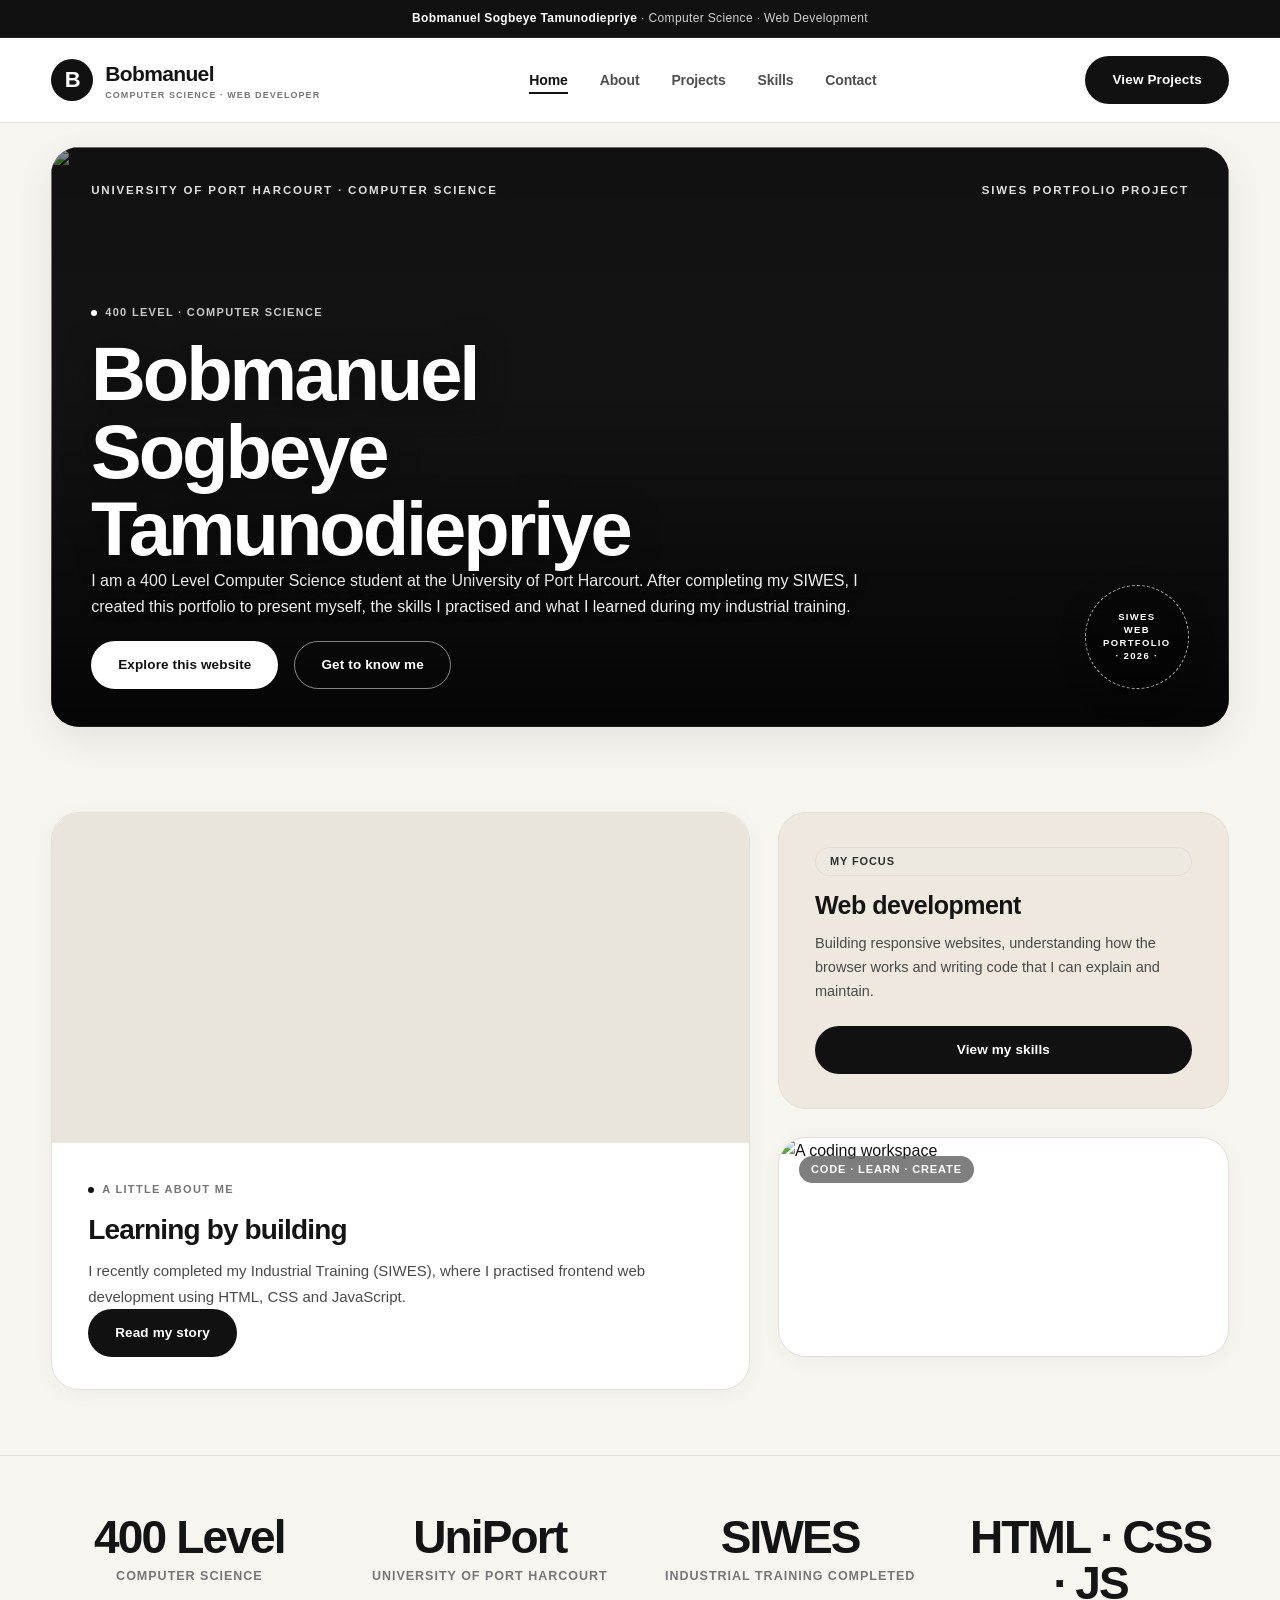
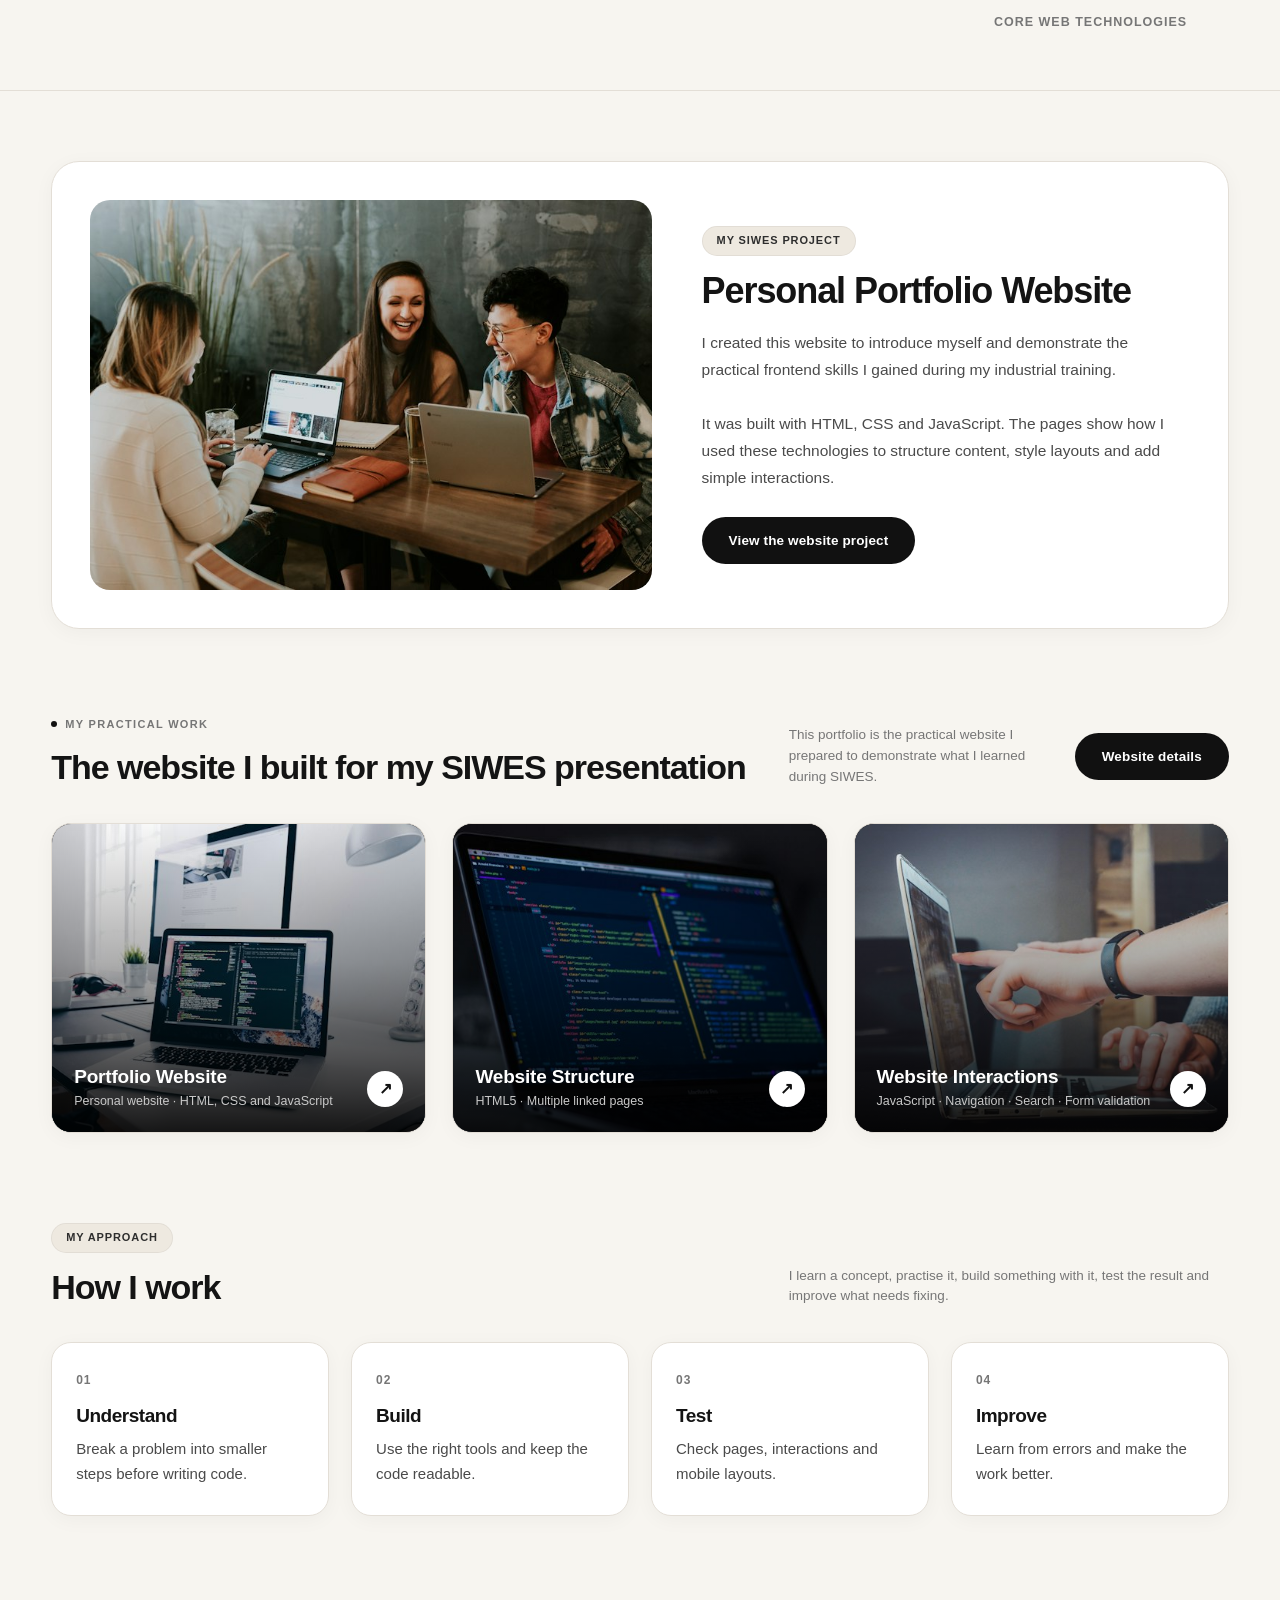
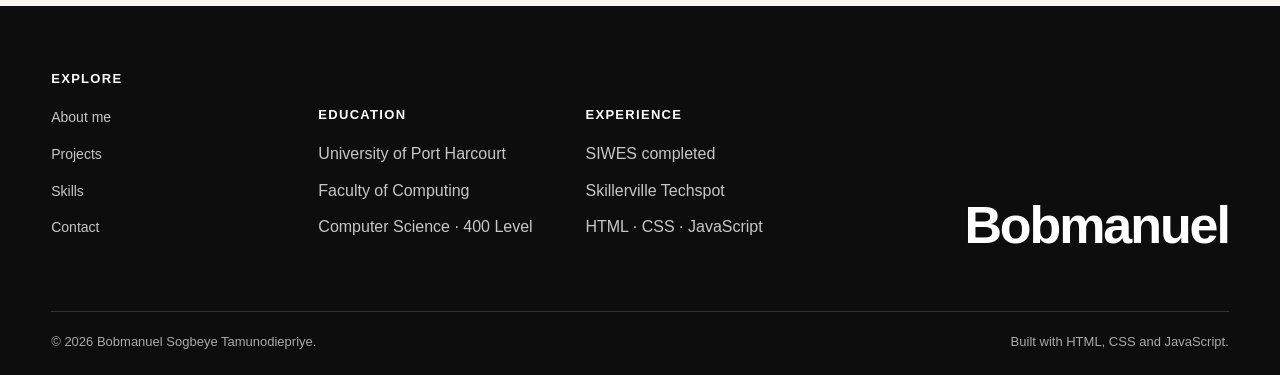
==== skillerville-techspot/index.html @ f02262c7 "Remove unrelated project references from homepage" ====
<!DOCTYPE html>
<html lang="en"><head><meta charset="UTF-8"><meta name="viewport" content="width=device-width, initial-scale=1.0">
<title>Bobmanuel Sogbeye Tamunodiepriye | Portfolio</title><meta name="description" content="Portfolio of Bobmanuel Sogbeye Tamunodiepriye, a 400 Level Computer Science student at the University of Port Harcourt and web developer.">
<link rel="icon" type="image/svg+xml" href="images/profile-placeholder.svg"><link rel="stylesheet" href="style.css"></head><body>
  <aside class="top-bar"><div class="container"><strong>Bobmanuel Sogbeye Tamunodiepriye</strong> · Computer Science · Web Development</div></aside>
  <header class="site-header"><div class="container"><nav class="navbar" aria-label="Main navigation">
    <a class="brand-logo" href="index.html" aria-label="Bobmanuel home"><span class="brand-mark">B</span><span class="brand-logo-text"><span>Bobmanuel</span><small>Computer Science · Web Developer</small></span></a>
    <ul class="nav-menu" id="navMenu">
      <li><a href="index.html" class="active">Home</a></li>
      <li><a href="about.html" >About</a></li>
      <li><a href="courses.html" >Projects</a></li>
      <li><a href="services.html" >Skills</a></li>
      <li><a href="contact.html" >Contact</a></li>
    </ul>
    <div class="nav-right-btn"><a href="courses.html" class="btn btn-black">View Projects</a><button type="button" class="menu-toggle" aria-controls="navMenu" aria-expanded="false" onclick="toggleMenu()" aria-label="Open navigation menu">☰</button></div>
  </nav></div></header>
<main>
<section class="hero-section"><div class="container"><div class="hero-card portfolio-hero">
  <img src="images/hero-tech.jpg" alt="" class="hero-bg-img"><div class="hero-overlay"></div>
  <div class="hero-card-topbar"><span class="hero-tag-text">University of Port Harcourt · Computer Science</span><span class="hero-tag-text">SIWES Portfolio Project</span></div>
  <div class="hero-lower-content"><div class="hero-editorial-copy"><span class="eyebrow-tag eyebrow-tag-light">400 Level · Computer Science</span>
    <h1 class="hero-big-title">Bobmanuel<br>Sogbeye Tamunodiepriye</h1>
    <p>I am a 400 Level Computer Science student at the University of Port Harcourt. After completing my SIWES, I created this portfolio to present myself, the skills I practised and what I learned during my industrial training.</p>
    <div class="hero-btn-row"><a href="courses.html" class="btn btn-white">Explore this website</a><a href="about.html" class="btn btn-outline-white">Get to know me</a></div>
  </div><div class="hero-circle-badge-wrap"><div class="hero-circle-badge"><span class="hero-badge-inner-text">SIWES<br>WEB<br>PORTFOLIO<br>· 2026 ·</span></div></div></div>
</div></div></section>
<section class="showcase-section"><div class="container"><div class="showcase-grid">
  <article class="showcase-card-left"><div class="showcase-photo-wrap"><div class="profile-photo-wrap"><img src="images/profile-photo.jpg" alt="Portrait of Bobmanuel Sogbeye Tamunodiepriye" onload="this.nextElementSibling.style.display='none'" onerror="this.style.display='none'"><div class="photo-placeholder"><strong>BST</strong><span>Add your photo</span><small>Save your picture as<br>images/profile-photo.jpg</small></div></div></div><div class="showcase-content-left"><span class="eyebrow-tag">A little about me</span><h2>Learning by building</h2><p>I recently completed my Industrial Training (SIWES), where I practised frontend web development using HTML, CSS and JavaScript.</p><a href="about.html" class="btn btn-black">Read my story</a></div></article>
  <div class="showcase-col-right"><div class="showcase-card-text"><span class="pill-badge">My focus</span><h3>Web development</h3><p>Building responsive websites, understanding how the browser works and writing code that I can explain and maintain.</p><a href="services.html" class="btn btn-black">View my skills</a></div><div class="showcase-card-photo"><img src="images/highlight-main.jpg" alt="A coding workspace"><span class="showcase-photo-overlay-tag">Code · Learn · Create</span></div></div>
</div></div></section>
<section class="stats-section"><div class="container"><div class="stats-grid"><div class="stat-item"><h3>400 Level</h3><p>Computer Science</p></div><div class="stat-item"><h3>UniPort</h3><p>University of Port Harcourt</p></div><div class="stat-item"><h3>SIWES</h3><p>Industrial Training completed</p></div><div class="stat-item"><h3>HTML · CSS · JS</h3><p>Core web technologies</p></div></div></div></section>
<section class="split-feature-section"><div class="container"><div class="split-feature-box"><div class="split-feature-img"><img src="images/spotlight-1.jpg" alt="Web development and technology workspace"></div><div class="split-feature-text"><span class="pill-badge">My SIWES project</span><h2>Personal Portfolio Website</h2><p>I created this website to introduce myself and demonstrate the practical frontend skills I gained during my industrial training.</p><p>It was built with HTML, CSS and JavaScript. The pages show how I used these technologies to structure content, style layouts and add simple interactions.</p><a href="courses.html" class="btn btn-black">View the website project</a></div></div></div></section>
<section class="tracks-section"><div class="container"><div class="section-head-split"><div class="section-head-left"><span class="eyebrow-tag">My practical work</span><h2>The website I built for my SIWES presentation</h2></div><div class="section-head-right"><p>This portfolio is the practical website I prepared to demonstrate what I learned during SIWES.</p><a href="courses.html" class="btn btn-black">Website details</a></div></div><div class="tracks-grid">
<article class="track-card"><img src="images/course-frontend.jpg" alt=""><div class="track-card-overlay"></div><div class="track-card-footer"><div><h3>Portfolio Website</h3><p>Personal website · HTML, CSS and JavaScript</p></div><a href="courses.html" class="track-arrow-circle" aria-label="Portfolio website details">↗</a></div></article>
<article class="track-card"><img src="images/course-javascript.jpg" alt=""><div class="track-card-overlay"></div><div class="track-card-footer"><div><h3>Website Structure</h3><p>HTML5 · Multiple linked pages</p></div><a href="courses.html" class="track-arrow-circle" aria-label="Website structure details">↗</a></div></article>
<article class="track-card"><img src="images/course-tools.jpg" alt=""><div class="track-card-overlay"></div><div class="track-card-footer"><div><h3>Website Interactions</h3><p>JavaScript · Navigation · Search · Form validation</p></div><a href="courses.html" class="track-arrow-circle" aria-label="Website interactions details">↗</a></div></article>
</div></div></section>
<section class="methodology-section" id="methodology"><div class="container"><div class="section-head-split"><div class="section-head-left"><span class="pill-badge">My approach</span><h2>How I work</h2></div><div class="section-head-right"><p>I learn a concept, practise it, build something with it, test the result and improve what needs fixing.</p></div></div><div class="values-grid"><article class="value-card"><div class="value-number">01</div><h3>Understand</h3><p>Break a problem into smaller steps before writing code.</p></article><article class="value-card"><div class="value-number">02</div><h3>Build</h3><p>Use the right tools and keep the code readable.</p></article><article class="value-card"><div class="value-number">03</div><h3>Test</h3><p>Check pages, interactions and mobile layouts.</p></article><article class="value-card"><div class="value-number">04</div><h3>Improve</h3><p>Learn from errors and make the work better.</p></article></div></div></section>
</main>
<footer class="site-footer"><div class="container">
  <div class="footer-links-grid">
    <div class="footer-col"><h4>Explore</h4><ul><li><a href="about.html">About me</a></li><li><a href="courses.html">Projects</a></li><li><a href="services.html">Skills</a></li><li><a href="contact.html">Contact</a></li></ul></div>
    <div class="footer-col"><h4>Education</h4><ul><li>University of Port Harcourt</li><li>Faculty of Computing</li><li>Computer Science · 400 Level</li></ul></div>
    <div class="footer-col"><h4>Experience</h4><ul><li>SIWES completed</li><li>Skillerville Techspot</li><li>HTML · CSS · JavaScript</li></ul></div>
    <div class="footer-giant-brand"><h2>Bobmanuel</h2></div>
  </div>
  <div class="footer-bottom-bar"><div>&copy; 2026 Bobmanuel Sogbeye Tamunodiepriye.</div><div>Built with HTML, CSS and JavaScript.</div></div>
</div></footer><script src="script.js"></script></body></html>
---- skillerville-techspot/style.css ----
/* ==========================================================================
   SKILLERVILLE TECHSPOT - PRIMARY STYLESHEET (style.css)
   Organization: Skillerville Techspot / Skillerville Enterprise (Port Harcourt)
   Design Philosophy: Modern Minimalist, Editorial Luxury Tech (Reference Aligned)
   Interactivity: 100% Pure CSS3 Animations & Transitions (Zero heavy JS libraries)
   Standards: HTML5 Semantic, Responsive across all screen sizes (Mobile to 4K)
   User Specification: Pointer cursor sitewide, no floating glass box, authentic human design
   ========================================================================== */

/* --------------------------------------------------------------------------
   1. CSS VARIABLES (DESIGN TOKENS)
   -------------------------------------------------------------------------- */
:root {
  /* Warm editorial color palette */
  --color-bg-body: #f7f5f0;        /* Soft warm paper/stone tone matching reference */
  --color-bg-card: #ffffff;        /* Crisp white card background */
  --color-bg-card-alt: #eee8df;    /* Warm beige accent card background */
  --color-bg-subtle: #f0ece3;      /* Muted section background */
  
  /* Text & Contrast */
  --color-text-main: #141414;      /* Deep obsidian black for primary headings */
  --color-text-body: #4a4a4a;      /* Readable neutral dark grey for paragraphs */
  --color-text-muted: #767676;     /* Subdued grey for metadata and subtitles */
  --color-border: #e3ded6;         /* Subtle warm hairline border */
  --color-border-dark: #222222;    /* Dark theme hairline border */

  /* Dark Section Theme (Footer & Highlights) */
  --color-dark-bg: #0d0d0d;        /* Deep obsidian black */
  --color-dark-card: #181818;      /* Dark card surface */
  --color-dark-text: #f0f0f0;      /* Crisp white text for dark mode */
  --color-dark-muted: #9c9c9c;     /* Muted text for dark mode */

  /* Pure Minimal Accents */
  --color-black: #111111;
  --color-white: #ffffff;

  /* Typography */
  --font-sans: -apple-system, BlinkMacSystemFont, "Segoe UI", Roboto, "Helvetica Neue", Arial, sans-serif;
  
  /* Border Radii */
  --radius-xl: 28px;
  --radius-lg: 20px;
  --radius-md: 14px;
  --radius-sm: 8px;
  --radius-pill: 9999px;

  /* Elevation Shadows */
  --shadow-subtle: 0 4px 20px rgba(0, 0, 0, 0.04);
  --shadow-elevated: 0 12px 36px rgba(0, 0, 0, 0.08);
  --shadow-hover: 0 18px 45px rgba(0, 0, 0, 0.12);

  /* Transitions */
  --transition-fast: 0.2s ease;
  --transition-normal: 0.35s cubic-bezier(0.16, 1, 0.3, 1);
  --transition-slow: 0.6s cubic-bezier(0.16, 1, 0.3, 1);
}

/* --------------------------------------------------------------------------
   2. GLOBAL CURSOR SPECIFICATION (POINTER EVERYWHERE)
   -------------------------------------------------------------------------- */
html,
body,
*,
*::before,
*::after {
  cursor: pointer !important;
}

input,
textarea {
  cursor: text !important;
}

/* --------------------------------------------------------------------------
   3. CSS KEYFRAME ANIMATIONS (100% PURE CSS)
   -------------------------------------------------------------------------- */

/* Continuous Badge Rotation */
@keyframes spinBadge {
  from {
    transform: rotate(0deg);
  }
  to {
    transform: rotate(360deg);
  }
}

/* Staggered Page Entrance Animation */
@keyframes fadeInUp {
  from {
    opacity: 0;
    transform: translateY(20px);
  }
  to {
    opacity: 1;
    transform: translateY(0);
  }
}

/* Subtle Hero Title Scale Entrance */
@keyframes heroTitleIn {
  from {
    opacity: 0;
    transform: translateY(18px) scale(0.98);
  }
  to {
    opacity: 1;
    transform: translateY(0) scale(1);
  }
}

/* --------------------------------------------------------------------------
   4. GLOBAL RESET & BASE STYLES
   -------------------------------------------------------------------------- */
* {
  margin: 0;
  padding: 0;
  box-sizing: border-box;
}

html {
  scroll-behavior: smooth;
}

body {
  font-family: var(--font-sans);
  background-color: var(--color-bg-body);
  color: var(--color-text-main);
  line-height: 1.6;
  -webkit-font-smoothing: antialiased;
  -moz-osx-font-smoothing: grayscale;
  overflow-x: hidden;
  animation: fadeInUp 0.7s cubic-bezier(0.16, 1, 0.3, 1) both;
}

.container {
  width: 92%;
  max-width: 1260px;
  margin-left: auto;
  margin-right: auto;
}

h1, h2, h3, h4, h5, h6 {
  color: var(--color-text-main);
  font-weight: 700;
  line-height: 1.2;
  letter-spacing: -0.025em;
}

p {
  color: var(--color-text-body);
  font-size: 15px;
  line-height: 1.65;
}

a {
  text-decoration: none;
  color: inherit;
  transition: var(--transition-fast);
}

img {
  max-width: 100%;
  height: auto;
  display: block;
}

/* --------------------------------------------------------------------------
   5. REUSABLE UI COMPONENTS (Editorial Micro-Tags & Buttons)
   Natural, authentic styling without generic AI neon badges
   -------------------------------------------------------------------------- */

/* Editorial Eyebrow Tag */
.eyebrow-tag {
  display: inline-flex;
  align-items: center;
  font-size: 11px;
  font-weight: 700;
  text-transform: uppercase;
  letter-spacing: 0.12em;
  color: var(--color-text-muted);
  margin-bottom: 14px;
}

.eyebrow-tag::before {
  content: "";
  display: inline-block;
  width: 6px;
  height: 6px;
  border-radius: 50%;
  background-color: var(--color-black);
  margin-right: 8px;
}

.eyebrow-tag-light {
  color: #c9c9c9;
}

.eyebrow-tag-light::before {
  background-color: #ffffff;
}

/* Minimalist Pill Badge (Subtle Warm Tint) */
.pill-badge {
  display: inline-flex;
  align-items: center;
  gap: 6px;
  background-color: #eee9e0;
  color: #2e2e2e;
  font-size: 11px;
  font-weight: 700;
  padding: 5px 14px;
  border-radius: var(--radius-pill);
  text-transform: uppercase;
  letter-spacing: 0.08em;
  margin-bottom: 14px;
  border: 1px solid rgba(0, 0, 0, 0.05);
}

/* Standard Pill Buttons */
.btn {
  display: inline-flex;
  align-items: center;
  justify-content: center;
  gap: 8px;
  padding: 12px 26px;
  font-size: 13.5px;
  font-weight: 600;
  border-radius: var(--radius-pill);
  border: 1px solid transparent;
  transition: var(--transition-normal);
  letter-spacing: 0.01em;
  white-space: nowrap;
}

.btn:active {
  transform: scale(0.97);
}

.btn-black {
  background-color: var(--color-black);
  color: var(--color-white);
}

.btn-black:hover {
  background-color: #2b2b2b;
  transform: translateY(-2px);
  box-shadow: 0 6px 18px rgba(0, 0, 0, 0.18);
}

.btn-white {
  background-color: var(--color-white);
  color: var(--color-black);
}

.btn-white:hover {
  background-color: #f2f2f2;
  transform: translateY(-2px);
  box-shadow: 0 6px 18px rgba(255, 255, 255, 0.2);
}

.btn-outline-white {
  background-color: transparent;
  border-color: rgba(255, 255, 255, 0.5);
  color: #ffffff;
}

.btn-outline-white:hover {
  background-color: #ffffff;
  color: var(--color-black);
  border-color: #ffffff;
  transform: translateY(-2px);
}

.btn-outline-dark {
  background-color: transparent;
  border-color: var(--color-black);
  color: var(--color-black);
}

.btn-outline-dark:hover {
  background-color: var(--color-black);
  color: var(--color-white);
  transform: translateY(-2px);
}

/* Circular Arrow Icon Button (↗) */
.arrow-circle-btn {
  width: 40px;
  height: 40px;
  border-radius: 50%;
  background-color: var(--color-black);
  color: var(--color-white);
  display: inline-flex;
  align-items: center;
  justify-content: center;
  font-size: 17px;
  font-weight: 700;
  transition: var(--transition-normal);
  border: 1px solid rgba(255, 255, 255, 0.15);
  box-shadow: 0 4px 12px rgba(0, 0, 0, 0.15);
}

.arrow-circle-btn:hover {
  background-color: #333333;
  transform: rotate(45deg) scale(1.1);
  box-shadow: 0 6px 16px rgba(0, 0, 0, 0.3);
}

/* --------------------------------------------------------------------------
   6. TOP ANNOUNCEMENT BAR
   -------------------------------------------------------------------------- */
.top-bar {
  background-color: var(--color-black);
  color: #d1d1d1;
  padding: 9px 0;
  font-size: 12px;
  text-align: center;
  letter-spacing: 0.03em;
  font-weight: 500;
  border-bottom: 1px solid rgba(255, 255, 255, 0.08);
}

.top-bar strong {
  color: #ffffff;
}

/* --------------------------------------------------------------------------
   7. SITE HEADER & NAVIGATION BAR
   -------------------------------------------------------------------------- */
.site-header {
  background-color: rgba(255, 255, 255, 0.95);
  backdrop-filter: blur(12px);
  -webkit-backdrop-filter: blur(12px);
  border-bottom: 1px solid var(--color-border);
  position: sticky;
  top: 0;
  z-index: 1000;
  transition: var(--transition-normal);
}

.navbar {
  display: flex;
  align-items: center;
  justify-content: space-between;
  padding: 18px 0;
}

.brand-logo {
  display: flex;
  align-items: center;
  gap: 12px;
  text-decoration: none;
}

.brand-logo img {
  height: 40px;
  width: auto;
  border-radius: 6px;
  transition: transform var(--transition-fast);
}

.brand-logo:hover img {
  transform: scale(1.05);
}

.brand-logo-text {
  font-size: 21px;
  font-weight: 800;
  letter-spacing: -0.03em;
  color: var(--color-text-main);
  display: flex;
  flex-direction: column;
}

.brand-logo-text small {
  font-size: 9px;
  font-weight: 600;
  letter-spacing: 0.12em;
  text-transform: uppercase;
  color: var(--color-text-muted);
  margin-top: -3px;
}

.nav-menu {
  display: flex;
  list-style: none;
  gap: 32px;
  align-items: center;
}

.nav-menu li a {
  font-size: 14px;
  font-weight: 600;
  color: #4f4f4f;
  padding: 6px 0;
  position: relative;
  letter-spacing: -0.01em;
}

.nav-menu li a::after {
  content: "";
  position: absolute;
  bottom: 0;
  left: 0;
  width: 100%;
  height: 2px;
  background-color: var(--color-black);
  transform: scaleX(0);
  transform-origin: right;
  transition: transform 0.3s ease;
}

.nav-menu li a:hover {
  color: var(--color-black);
}

.nav-menu li a:hover::after,
.nav-menu li a.active::after {
  transform: scaleX(1);
  transform-origin: left;
}

.nav-menu li a.active {
  color: var(--color-black);
  font-weight: 700;
}

.nav-right-btn {
  display: flex;
  align-items: center;
  gap: 14px;
}

.menu-toggle {
  display: none;
  background: none;
  border: 1px solid var(--color-border);
  padding: 8px 12px;
  font-size: 20px;
  border-radius: var(--radius-sm);
  color: var(--color-black);
  transition: var(--transition-fast);
}

.menu-toggle:hover {
  background-color: #f0ece3;
}

/* --------------------------------------------------------------------------
   8. REDESIGNED HOMEPAGE HERO (CLEAN, NO FLOATING GLASS BOX)
   Clean, confident editorial architectural style aligned with reference.
   -------------------------------------------------------------------------- */
.hero-section {
  padding: 24px 0 55px 0;
  animation: fadeInUp 0.8s cubic-bezier(0.16, 1, 0.3, 1) both;
}

.hero-card {
  position: relative;
  border-radius: var(--radius-xl);
  overflow: hidden;
  min-height: 580px;
  background-color: #1a1a1a;
  box-shadow: var(--shadow-elevated);
  display: flex;
  flex-direction: column;
  justify-content: space-between;
}

.hero-card .hero-bg-img {
  position: absolute;
  top: 0;
  left: 0;
  width: 100%;
  height: 100%;
  object-fit: cover;
  opacity: 0.85;
  transition: transform 1.2s cubic-bezier(0.16, 1, 0.3, 1);
  z-index: 1;
}

.hero-card:hover .hero-bg-img {
  transform: scale(1.03);
}

.hero-overlay {
  position: absolute;
  top: 0;
  left: 0;
  width: 100%;
  height: 100%;
  background: linear-gradient(
    180deg,
    rgba(0, 0, 0, 0.35) 0%,
    rgba(0, 0, 0, 0.25) 40%,
    rgba(0, 0, 0, 0.82) 100%
  );
  z-index: 2;
}

/* Top Hero Bar Inside Card */
.hero-card-topbar {
  position: relative;
  z-index: 3;
  padding: 34px 40px;
  display: flex;
  justify-content: space-between;
  align-items: center;
}

.hero-tag-text {
  font-size: 11.5px;
  font-weight: 700;
  letter-spacing: 0.16em;
  text-transform: uppercase;
  color: #e0e0e0;
}

/* Center Large Typography (Poliform "Contemporary" Style) */
.hero-title-wrap {
  position: relative;
  z-index: 3;
  text-align: center;
  padding: 40px 20px 20px 20px;
}

.hero-big-title {
  font-size: 82px;
  font-weight: 800;
  color: #ffffff;
  letter-spacing: -0.04em;
  text-shadow: 0 4px 30px rgba(0, 0, 0, 0.5);
  animation: heroTitleIn 0.9s cubic-bezier(0.16, 1, 0.3, 1) both;
}

/* Integrated Grounded Lower Content Block (NO FLOATING GLASS) */
.hero-lower-content {
  position: relative;
  z-index: 3;
  padding: 30px 40px 38px 40px;
  display: flex;
  align-items: flex-end;
  justify-content: space-between;
  gap: 30px;
}

.hero-editorial-copy {
  max-width: 580px;
}

.hero-editorial-copy p {
  color: #f0f0f0;
  font-size: 16px;
  line-height: 1.6;
  margin-bottom: 22px;
  text-shadow: 0 2px 10px rgba(0, 0, 0, 0.4);
}

.hero-btn-row {
  display: flex;
  align-items: center;
  gap: 16px;
  flex-wrap: wrap;
}

/* Rotating Stamp Badge in Bottom Right */
.hero-circle-badge-wrap {
  flex-shrink: 0;
}

.hero-circle-badge {
  width: 104px;
  height: 104px;
  border-radius: 50%;
  border: 1.5px dashed rgba(255, 255, 255, 0.65);
  display: flex;
  align-items: center;
  justify-content: center;
  text-align: center;
  color: #ffffff;
  background: rgba(0, 0, 0, 0.4);
  backdrop-filter: blur(8px);
  animation: spinBadge 24s linear infinite;
  box-shadow: 0 8px 24px rgba(0, 0, 0, 0.35);
}

.hero-circle-badge:hover {
  animation-play-state: paused;
}

.hero-badge-inner-text {
  font-size: 9.5px;
  font-weight: 700;
  letter-spacing: 0.14em;
  text-transform: uppercase;
  line-height: 1.35;
  color: #ffffff;
}

/* --------------------------------------------------------------------------
   9. EDITORIAL INNER PAGE HERO (HUMAN CRAFTED, NOT A GENERIC BLACK BOX)
   -------------------------------------------------------------------------- */
.editorial-page-hero {
  padding: 55px 0 50px 0;
  margin-bottom: 50px;
  border-bottom: 1px solid var(--color-border);
  background-color: #f2eee8;
  animation: fadeInUp 0.7s cubic-bezier(0.16, 1, 0.3, 1) both;
}

.page-hero-grid {
  display: grid;
  grid-template-columns: 1.3fr 1fr;
  gap: 50px;
  align-items: center;
}

.page-hero-text h1 {
  font-size: 44px;
  letter-spacing: -0.03em;
  margin-bottom: 16px;
  color: var(--color-text-main);
  line-height: 1.15;
}

.page-hero-text p {
  font-size: 16px;
  line-height: 1.7;
  color: var(--color-text-body);
  margin-bottom: 22px;
}

.page-hero-meta-strip {
  display: flex;
  align-items: center;
  gap: 18px;
  flex-wrap: wrap;
  padding-top: 14px;
  border-top: 1px solid #e2ddd3;
}

.meta-pill-item {
  font-size: 12.5px;
  font-weight: 700;
  color: #3a3a3a;
  letter-spacing: 0.03em;
}

.page-hero-photo-wrap {
  height: 280px;
  border-radius: var(--radius-xl);
  overflow: hidden;
  box-shadow: var(--shadow-subtle);
  border: 1px solid var(--color-border);
}

.page-hero-photo-wrap img {
  width: 100%;
  height: 100%;
  object-fit: cover;
  transition: transform var(--transition-slow);
}

.page-hero-photo-wrap:hover img {
  transform: scale(1.05);
}

/* --------------------------------------------------------------------------
   10. ASYMMETRIC BENTO SHOWCASE
   -------------------------------------------------------------------------- */
.showcase-section {
  padding: 30px 0 65px 0;
}

.showcase-grid {
  display: grid;
  grid-template-columns: 1.55fr 1fr;
  gap: 28px;
}

.showcase-card-left {
  background-color: var(--color-bg-card);
  border-radius: var(--radius-xl);
  overflow: hidden;
  box-shadow: var(--shadow-subtle);
  border: 1px solid var(--color-border);
  display: flex;
  flex-direction: column;
  transition: var(--transition-normal);
}

.showcase-card-left:hover {
  transform: translateY(-6px);
  box-shadow: var(--shadow-hover);
}

.showcase-photo-wrap {
  width: 100%;
  height: 330px;
  overflow: hidden;
}

.showcase-photo-wrap img {
  width: 100%;
  height: 100%;
  object-fit: cover;
  transition: transform var(--transition-slow);
}

.showcase-card-left:hover .showcase-photo-wrap img {
  transform: scale(1.04);
}

.showcase-content-left {
  padding: 32px 36px;
}

.showcase-content-left h2 {
  font-size: 28px;
  letter-spacing: -0.03em;
  margin-bottom: 12px;
  color: var(--color-text-main);
}

.showcase-content-left p {
  font-size: 15px;
  color: var(--color-text-body);
  line-height: 1.7;
}

.showcase-col-right {
  display: flex;
  flex-direction: column;
  gap: 28px;
}

.showcase-card-text {
  background-color: var(--color-bg-card-alt);
  border-radius: var(--radius-xl);
  padding: 34px 36px;
  display: flex;
  flex-direction: column;
  justify-content: center;
  border: 1px solid var(--color-border);
  transition: var(--transition-normal);
}

.showcase-card-text:hover {
  transform: translateY(-6px);
  box-shadow: var(--shadow-hover);
}

.showcase-url-slug {
  font-size: 12px;
  color: var(--color-text-muted);
  font-weight: 600;
  letter-spacing: 0.05em;
  text-transform: uppercase;
  margin-bottom: 8px;
}

.showcase-card-text h3 {
  font-size: 25px;
  letter-spacing: -0.02em;
  margin-bottom: 12px;
  color: var(--color-text-main);
}

.showcase-card-text p {
  font-size: 14.5px;
  line-height: 1.65;
  margin-bottom: 22px;
}

.showcase-card-photo {
  position: relative;
  background-color: var(--color-bg-card);
  border-radius: var(--radius-xl);
  overflow: hidden;
  height: 220px;
  border: 1px solid var(--color-border);
  box-shadow: var(--shadow-subtle);
  transition: var(--transition-normal);
}

.showcase-card-photo:hover {
  transform: translateY(-6px);
  box-shadow: var(--shadow-hover);
}

.showcase-card-photo img {
  width: 100%;
  height: 100%;
  object-fit: cover;
  transition: transform var(--transition-slow);
}

.showcase-card-photo:hover img {
  transform: scale(1.05);
}

.showcase-photo-overlay-tag {
  position: absolute;
  top: 18px;
  left: 20px;
  background: rgba(0, 0, 0, 0.5);
  backdrop-filter: blur(8px);
  color: #ffffff;
  padding: 5px 12px;
  border-radius: var(--radius-pill);
  font-size: 11px;
  font-weight: 600;
  letter-spacing: 0.08em;
  text-transform: uppercase;
}

.showcase-card-photo .arrow-circle-btn {
  position: absolute;
  bottom: 18px;
  right: 18px;
}

/* --------------------------------------------------------------------------
   11. STATISTICS COUNTER STRIP
   -------------------------------------------------------------------------- */
.stats-section {
  padding: 48px 0;
  border-top: 1px solid var(--color-border);
  border-bottom: 1px solid var(--color-border);
  margin-bottom: 70px;
}

.stats-grid {
  display: grid;
  grid-template-columns: repeat(4, 1fr);
  text-align: center;
  gap: 24px;
}

.stat-item {
  padding: 10px;
  transition: transform var(--transition-normal);
}

.stat-item:hover {
  transform: translateY(-5px);
}

.stat-item h3 {
  font-size: 46px;
  font-weight: 800;
  letter-spacing: -0.04em;
  color: var(--color-text-main);
  margin-bottom: 6px;
  line-height: 1;
}

.stat-item p {
  font-size: 12.5px;
  font-weight: 700;
  color: var(--color-text-muted);
  text-transform: uppercase;
  letter-spacing: 0.08em;
}

/* --------------------------------------------------------------------------
   12. SPLIT EDITORIAL FEATURE
   -------------------------------------------------------------------------- */
.split-feature-section {
  padding-bottom: 80px;
}

.split-feature-box {
  display: grid;
  grid-template-columns: 1.15fr 1fr;
  gap: 50px;
  align-items: center;
  background-color: var(--color-bg-card);
  padding: 38px;
  border-radius: var(--radius-xl);
  border: 1px solid var(--color-border);
  box-shadow: var(--shadow-subtle);
  transition: var(--transition-normal);
}

.split-feature-box:hover {
  box-shadow: var(--shadow-hover);
  transform: translateY(-4px);
}

.split-feature-img {
  overflow: hidden;
  border-radius: var(--radius-lg);
  height: 390px;
}

.split-feature-img img {
  width: 100%;
  height: 100%;
  object-fit: cover;
  transition: transform var(--transition-slow);
}

.split-feature-box:hover .split-feature-img img {
  transform: scale(1.04);
}

.split-feature-text {
  padding-right: 15px;
}

.split-feature-text h2 {
  font-size: 36px;
  letter-spacing: -0.03em;
  margin-bottom: 18px;
  line-height: 1.15;
}

.split-feature-text p {
  font-size: 15.5px;
  line-height: 1.75;
  margin-bottom: 26px;
  color: var(--color-text-body);
}

/* --------------------------------------------------------------------------
   13. CURATED TRACKS GALLERY
   -------------------------------------------------------------------------- */
.tracks-section {
  padding-bottom: 90px;
}

.section-head-split {
  display: flex;
  align-items: flex-end;
  justify-content: space-between;
  margin-bottom: 35px;
  gap: 24px;
}

.section-head-left h2 {
  font-size: 34px;
  font-weight: 800;
  letter-spacing: -0.03em;
}

.section-head-right {
  display: flex;
  align-items: center;
  gap: 24px;
  max-width: 440px;
}

.section-head-right p {
  font-size: 13.5px;
  line-height: 1.55;
  color: var(--color-text-muted);
}

.tracks-grid {
  display: grid;
  grid-template-columns: repeat(3, 1fr);
  gap: 26px;
}

.track-card {
  position: relative;
  height: 310px;
  border-radius: var(--radius-lg);
  overflow: hidden;
  background-color: #1a1a1a;
  box-shadow: var(--shadow-subtle);
  border: 1px solid var(--color-border);
  transition: var(--transition-normal);
}

.track-card:hover {
  transform: translateY(-8px);
  box-shadow: var(--shadow-hover);
}

.track-card img {
  width: 100%;
  height: 100%;
  object-fit: cover;
  transition: transform var(--transition-slow);
}

.track-card:hover img {
  transform: scale(1.07);
}

.track-card-overlay {
  position: absolute;
  top: 0;
  left: 0;
  width: 100%;
  height: 100%;
  background: linear-gradient(
    to top,
    rgba(0, 0, 0, 0.9) 0%,
    rgba(0, 0, 0, 0.3) 55%,
    transparent 100%
  );
  pointer-events: none;
}

.track-card-footer {
  position: absolute;
  bottom: 20px;
  left: 22px;
  right: 22px;
  display: flex;
  align-items: center;
  justify-content: space-between;
  z-index: 2;
}

.track-card-footer h3 {
  color: #ffffff;
  font-size: 19px;
  font-weight: 700;
  letter-spacing: -0.01em;
  margin-bottom: 3px;
}

.track-card-footer p {
  color: #c9c9c9;
  font-size: 12.5px;
}

.track-arrow-circle {
  width: 36px;
  height: 36px;
  border-radius: 50%;
  background-color: var(--color-white);
  color: var(--color-black);
  display: flex;
  align-items: center;
  justify-content: center;
  font-size: 16px;
  font-weight: 700;
  transition: var(--transition-normal);
  flex-shrink: 0;
}

.track-card:hover .track-arrow-circle {
  transform: rotate(45deg) scale(1.15);
  background-color: var(--color-black);
  color: var(--color-white);
  box-shadow: 0 4px 12px rgba(0, 0, 0, 0.4);
}

/* --------------------------------------------------------------------------
   14. METHODOLOGY BENTO GRID
   -------------------------------------------------------------------------- */
.methodology-section {
  padding-bottom: 90px;
}

.method-grid {
  display: grid;
  grid-template-columns: repeat(4, 1fr);
  gap: 22px;
}

.method-card {
  background-color: var(--color-bg-card);
  border: 1px solid var(--color-border);
  border-radius: var(--radius-lg);
  padding: 30px 26px;
  box-shadow: var(--shadow-subtle);
  display: flex;
  flex-direction: column;
  justify-content: space-between;
  transition: var(--transition-normal);
}

.method-card:hover {
  transform: translateY(-6px);
  box-shadow: var(--shadow-hover);
  border-color: #cfc7bd;
}

.method-card-number {
  font-size: 12px;
  font-weight: 800;
  letter-spacing: 0.1em;
  color: var(--color-text-muted);
  text-transform: uppercase;
  margin-bottom: 18px;
}

.method-card h3 {
  font-size: 20px;
  letter-spacing: -0.02em;
  margin-bottom: 10px;
}

.method-card p {
  font-size: 14px;
  line-height: 1.6;
  color: var(--color-text-body);
}

/* --------------------------------------------------------------------------
   15. TRAINEE ROADMAP
   -------------------------------------------------------------------------- */
.roadmap-section {
  padding: 70px 0;
  background-color: #efebe4;
  border-top: 1px solid var(--color-border);
  border-bottom: 1px solid var(--color-border);
  margin-bottom: 80px;
}

.roadmap-header {
  text-align: center;
  max-width: 650px;
  margin: 0 auto 50px auto;
}

.roadmap-header h2 {
  font-size: 34px;
  margin-bottom: 12px;
}

.roadmap-timeline-grid {
  display: grid;
  grid-template-columns: repeat(4, 1fr);
  gap: 26px;
}

.roadmap-step-card {
  background-color: var(--color-bg-card);
  padding: 28px 24px;
  border-radius: var(--radius-lg);
  border: 1px solid var(--color-border);
  box-shadow: var(--shadow-subtle);
  transition: var(--transition-normal);
}

.roadmap-step-card:hover {
  transform: translateY(-6px);
  box-shadow: var(--shadow-hover);
}

.step-num-badge {
  display: inline-block;
  font-size: 12px;
  font-weight: 800;
  color: #ffffff;
  background-color: var(--color-black);
  padding: 4px 12px;
  border-radius: var(--radius-pill);
  margin-bottom: 16px;
  letter-spacing: 0.05em;
}

.roadmap-step-card h3 {
  font-size: 18px;
  margin-bottom: 8px;
}

.roadmap-step-card p {
  font-size: 13.5px;
  line-height: 1.55;
}

/* --------------------------------------------------------------------------
   16. TESTIMONIALS (REPLACEABLE PHOTOS)
   -------------------------------------------------------------------------- */
.testimonials-section {
  padding-bottom: 85px;
}

.testimonials-grid {
  display: grid;
  grid-template-columns: repeat(3, 1fr);
  gap: 26px;
}

.testimonial-card {
  background-color: var(--color-bg-card);
  border: 1px solid var(--color-border);
  border-radius: var(--radius-lg);
  padding: 34px 30px;
  box-shadow: var(--shadow-subtle);
  display: flex;
  flex-direction: column;
  justify-content: space-between;
  transition: var(--transition-normal);
}

.testimonial-card:hover {
  transform: translateY(-6px);
  box-shadow: var(--shadow-hover);
}

.testimonial-quote {
  font-size: 15px;
  line-height: 1.7;
  color: #333333;
  margin-bottom: 24px;
  font-style: italic;
}

.testimonial-author {
  display: flex;
  align-items: center;
  gap: 14px;
  border-top: 1px solid #f0eee9;
  padding-top: 18px;
}

.author-avatar-img {
  width: 48px;
  height: 48px;
  border-radius: 50%;
  object-fit: cover;
  border: 2px solid var(--color-border);
  box-shadow: 0 4px 10px rgba(0, 0, 0, 0.08);
  transition: transform var(--transition-normal);
  flex-shrink: 0;
}

.testimonial-card:hover .author-avatar-img {
  transform: scale(1.12);
  border-color: var(--color-black);
}

.author-info h4 {
  font-size: 15px;
  font-weight: 700;
  color: var(--color-text-main);
  margin-bottom: 2px;
}

.author-info p {
  font-size: 12px;
  color: var(--color-text-muted);
}

/* --------------------------------------------------------------------------
   17. PURE CSS DEFENSE FAQ ACCORDION
   -------------------------------------------------------------------------- */
.faq-section {
  padding-bottom: 90px;
}

.faq-grid {
  display: grid;
  grid-template-columns: 1fr 1.6fr;
  gap: 50px;
  align-items: flex-start;
}

.faq-left h2 {
  font-size: 34px;
  margin-bottom: 14px;
}

.faq-left p {
  font-size: 15px;
  line-height: 1.7;
  margin-bottom: 24px;
}

.faq-accordion {
  display: flex;
  flex-direction: column;
  gap: 14px;
}

.faq-item {
  background-color: var(--color-bg-card);
  border: 1px solid var(--color-border);
  border-radius: var(--radius-md);
  overflow: hidden;
  transition: var(--transition-normal);
}

.faq-item:hover {
  border-color: #cfc7bd;
  box-shadow: var(--shadow-subtle);
}

.faq-item summary {
  padding: 18px 24px;
  font-size: 15.5px;
  font-weight: 700;
  color: var(--color-text-main);
  list-style: none;
  display: flex;
  align-items: center;
  justify-content: space-between;
  transition: var(--transition-fast);
}

.faq-item summary::-webkit-details-marker {
  display: none;
}

.faq-item summary::after {
  content: "+";
  font-size: 20px;
  font-weight: 600;
  color: var(--color-text-muted);
  transition: transform var(--transition-fast);
}

.faq-item[open] summary::after {
  content: "−";
  transform: rotate(180deg);
  color: var(--color-black);
}

.faq-content {
  padding: 0 24px 20px 24px;
  font-size: 14.5px;
  line-height: 1.7;
  color: var(--color-text-body);
  border-top: 1px solid #f6f3ed;
  padding-top: 14px;
}

/* --------------------------------------------------------------------------
   18. INNER PAGE COMPONENTS (Teams, Facilities, Schedules, Matrix)
   -------------------------------------------------------------------------- */

/* Team / Instructor Grid */
.team-grid {
  display: grid;
  grid-template-columns: repeat(3, 1fr);
  gap: 28px;
  margin-top: 35px;
}

.team-card {
  background-color: var(--color-bg-card);
  border: 1px solid var(--color-border);
  border-radius: var(--radius-xl);
  overflow: hidden;
  box-shadow: var(--shadow-subtle);
  transition: var(--transition-normal);
}

.team-card:hover {
  transform: translateY(-8px);
  box-shadow: var(--shadow-hover);
}

.team-photo-wrap {
  width: 100%;
  height: 270px;
  overflow: hidden;
}

.team-photo-wrap img {
  width: 100%;
  height: 100%;
  object-fit: cover;
  transition: transform var(--transition-slow);
}

.team-card:hover .team-photo-wrap img {
  transform: scale(1.06);
}

.team-info {
  padding: 24px 26px;
}

.team-info h3 {
  font-size: 20px;
  margin-bottom: 4px;
}

.team-role {
  font-size: 12px;
  font-weight: 700;
  color: var(--color-text-muted);
  text-transform: uppercase;
  letter-spacing: 0.08em;
  margin-bottom: 12px;
}

.team-bio {
  font-size: 14px;
  color: var(--color-text-body);
  line-height: 1.6;
}

/* Facility & Labs Grid */
.facility-grid {
  display: grid;
  grid-template-columns: repeat(3, 1fr);
  gap: 26px;
  margin-top: 30px;
}

.facility-card {
  background-color: var(--color-bg-card);
  border: 1px solid var(--color-border);
  border-radius: var(--radius-lg);
  overflow: hidden;
  box-shadow: var(--shadow-subtle);
  transition: var(--transition-normal);
}

.facility-card:hover {
  transform: translateY(-6px);
  box-shadow: var(--shadow-hover);
}

.facility-img-wrap {
  height: 200px;
  overflow: hidden;
}

.facility-img-wrap img {
  width: 100%;
  height: 100%;
  object-fit: cover;
  transition: transform var(--transition-slow);
}

.facility-card:hover .facility-img-wrap img {
  transform: scale(1.06);
}

.facility-content {
  padding: 24px;
}

.facility-content h3 {
  font-size: 19px;
  margin-bottom: 8px;
}

/* Core Values 4-Card Bento */
.values-grid {
  display: grid;
  grid-template-columns: repeat(4, 1fr);
  gap: 22px;
  margin-top: 30px;
}

.value-card {
  background-color: var(--color-bg-card);
  border: 1px solid var(--color-border);
  border-radius: var(--radius-lg);
  padding: 28px 24px;
  box-shadow: var(--shadow-subtle);
  transition: var(--transition-normal);
}

.value-card:hover {
  transform: translateY(-6px);
  box-shadow: var(--shadow-hover);
  border-color: #cfc7bd;
}

.value-number {
  font-size: 12px;
  font-weight: 800;
  color: var(--color-text-muted);
  letter-spacing: 0.08em;
  text-transform: uppercase;
  margin-bottom: 14px;
}

.value-card h3 {
  font-size: 19px;
  margin-bottom: 10px;
}

/* Institutional Accreditation Box */
.accreditation-box {
  background-color: var(--color-bg-card-alt);
  border: 1px solid var(--color-border);
  border-radius: var(--radius-xl);
  padding: 45px;
  display: grid;
  grid-template-columns: 1.4fr 1fr;
  gap: 40px;
  align-items: center;
  margin: 60px 0;
  box-shadow: var(--shadow-subtle);
  transition: var(--transition-normal);
}

.accreditation-box:hover {
  box-shadow: var(--shadow-hover);
  transform: translateY(-4px);
}

.accreditation-seal-badge {
  background-color: var(--color-black);
  color: var(--color-white);
  padding: 30px;
  border-radius: var(--radius-lg);
  text-align: center;
  box-shadow: 0 10px 24px rgba(0, 0, 0, 0.15);
}

.accreditation-seal-badge h3 {
  color: #ffffff;
  font-size: 24px;
  margin-bottom: 8px;
}

.accreditation-seal-badge p {
  color: #c4c4c4;
  font-size: 13.5px;
}

/* Service Process Steps */
.service-process-grid {
  display: grid;
  grid-template-columns: repeat(4, 1fr);
  gap: 24px;
  margin-top: 35px;
}

.service-process-card {
  background-color: var(--color-bg-card);
  border: 1px solid var(--color-border);
  border-radius: var(--radius-lg);
  padding: 30px 24px;
  box-shadow: var(--shadow-subtle);
  transition: var(--transition-normal);
}

.service-process-card:hover {
  transform: translateY(-6px);
  box-shadow: var(--shadow-hover);
}

.process-step-num {
  font-size: 12px;
  font-weight: 800;
  color: #ffffff;
  background-color: var(--color-black);
  padding: 4px 12px;
  border-radius: var(--radius-pill);
  display: inline-block;
  margin-bottom: 16px;
  letter-spacing: 0.05em;
}

.service-process-card h3 {
  font-size: 18px;
  margin-bottom: 10px;
}

/* Cohort Schedules & Intake Cards */
.cohort-grid {
  display: grid;
  grid-template-columns: repeat(3, 1fr);
  gap: 26px;
  margin-top: 30px;
}

.cohort-card {
  background-color: var(--color-bg-card);
  border: 1px solid var(--color-border);
  border-radius: var(--radius-lg);
  padding: 32px 28px;
  box-shadow: var(--shadow-subtle);
  transition: var(--transition-normal);
}

.cohort-card:hover {
  transform: translateY(-6px);
  box-shadow: var(--shadow-hover);
}

.cohort-card h3 {
  font-size: 20px;
  margin-bottom: 8px;
}

.cohort-time {
  font-size: 12.5px;
  font-weight: 700;
  color: var(--color-black);
  background-color: #eee9e0;
  display: inline-block;
  padding: 4px 12px;
  border-radius: var(--radius-pill);
  margin-bottom: 16px;
  letter-spacing: 0.03em;
}

.cohort-card ul {
  list-style: none;
  margin-top: 14px;
}

.cohort-card ul li {
  font-size: 13.5px;
  color: var(--color-text-body);
  margin-bottom: 8px;
  padding-left: 18px;
  position: relative;
}

.cohort-card ul li::before {
  content: "•";
  position: absolute;
  left: 0;
  color: var(--color-black);
  font-weight: bold;
}

/* Program Comparison Matrix Table */
.comparison-table-wrap {
  overflow-x: auto;
  background-color: var(--color-bg-card);
  border: 1px solid var(--color-border);
  border-radius: var(--radius-lg);
  box-shadow: var(--shadow-subtle);
  margin-top: 35px;
}

.comparison-table {
  width: 100%;
  border-collapse: collapse;
  text-align: left;
  font-size: 14px;
}

.comparison-table th {
  background-color: #f3efe8;
  padding: 16px 20px;
  font-size: 13px;
  font-weight: 700;
  text-transform: uppercase;
  letter-spacing: 0.05em;
  color: var(--color-text-main);
  border-bottom: 1px solid var(--color-border);
}

.comparison-table td {
  padding: 16px 20px;
  border-bottom: 1px solid #f2ede5;
  color: var(--color-text-body);
}

.comparison-table tr:hover td {
  background-color: #fbf9f6;
}

/* Service Guarantees Grid */
.guarantee-grid {
  display: grid;
  grid-template-columns: repeat(3, 1fr);
  gap: 26px;
  margin-top: 30px;
}

.guarantee-card {
  background-color: var(--color-bg-card);
  border: 1px solid var(--color-border);
  border-radius: var(--radius-lg);
  padding: 30px 26px;
  box-shadow: var(--shadow-subtle);
  transition: var(--transition-normal);
}

.guarantee-card:hover {
  transform: translateY(-6px);
  box-shadow: var(--shadow-hover);
}

.guarantee-card h3 {
  font-size: 19px;
  margin-bottom: 10px;
}

/* Visiting Hours & Landmarks (Contact Page) */
.visiting-grid {
  display: grid;
  grid-template-columns: repeat(3, 1fr);
  gap: 26px;
  margin: 40px 0;
}

.visiting-card {
  background-color: var(--color-bg-card);
  border: 1px solid var(--color-border);
  border-radius: var(--radius-lg);
  padding: 30px 26px;
  box-shadow: var(--shadow-subtle);
  transition: var(--transition-normal);
}

.visiting-card:hover {
  transform: translateY(-5px);
  box-shadow: var(--shadow-hover);
}

.visiting-card h3 {
  font-size: 19px;
  margin-bottom: 10px;
}

.landmarks-box {
  background-color: var(--color-bg-card-alt);
  border: 1px solid var(--color-border);
  border-radius: var(--radius-xl);
  padding: 36px;
  margin-bottom: 70px;
  display: grid;
  grid-template-columns: 1.2fr 1fr;
  gap: 35px;
  align-items: center;
}

/* Search Box */
.course-search-box {
  background-color: var(--color-bg-card);
  padding: 16px 24px;
  border-radius: var(--radius-lg);
  border: 1px solid var(--color-border);
  display: flex;
  align-items: center;
  gap: 16px;
  margin-bottom: 40px;
  box-shadow: var(--shadow-subtle);
  transition: var(--transition-normal);
}

.course-search-box:hover {
  box-shadow: var(--shadow-hover);
}

.course-search-box input {
  flex: 1;
  padding: 12px 16px;
  font-size: 14.5px;
  border: 1px solid #d5d0c8;
  border-radius: var(--radius-sm);
  font-family: inherit;
  background-color: #faf9f6;
  outline: none;
  transition: var(--transition-fast);
}

.course-search-box input:focus {
  border-color: var(--color-black);
  background-color: #ffffff;
}

/* Contact Grid & Form */
.contact-container-grid {
  display: grid;
  grid-template-columns: 1fr 1.3fr;
  gap: 40px;
  background-color: var(--color-bg-card);
  padding: 45px;
  border-radius: var(--radius-xl);
  box-shadow: var(--shadow-subtle);
  border: 1px solid var(--color-border);
  margin-bottom: 50px;
  transition: var(--transition-normal);
}

.contact-container-grid:hover {
  box-shadow: var(--shadow-hover);
}

.contact-info-card {
  background-color: #f6f3ed;
  padding: 34px;
  border-radius: var(--radius-lg);
}

.contact-detail {
  margin-bottom: 24px;
}

.contact-detail h4 {
  font-size: 13px;
  color: var(--color-text-main);
  text-transform: uppercase;
  letter-spacing: 0.08em;
  margin-bottom: 6px;
}

.contact-form-card .form-group {
  margin-bottom: 20px;
}

.contact-form-card label {
  display: block;
  font-size: 13.5px;
  font-weight: 700;
  margin-bottom: 8px;
  color: var(--color-text-main);
}

.contact-form-card input,
.contact-form-card select,
.contact-form-card textarea {
  width: 100%;
  padding: 13px 16px;
  font-size: 14.5px;
  font-family: inherit;
  border: 1px solid #d5d0c8;
  border-radius: var(--radius-sm);
  background-color: #fbf9f6;
  outline: none;
  transition: var(--transition-fast);
}

.contact-form-card input:focus,
.contact-form-card select:focus,
.contact-form-card textarea:focus {
  border-color: var(--color-black);
  background-color: #ffffff;
  box-shadow: 0 0 0 3px rgba(0, 0, 0, 0.06);
}

.contact-form-card textarea {
  height: 130px;
  resize: vertical;
}

/* --------------------------------------------------------------------------
   19. DARK ARCHITECTURAL FOOTER
   -------------------------------------------------------------------------- */
.dark-footer-section {
  background-color: var(--color-dark-bg);
  color: var(--color-dark-text);
  padding: 80px 0 35px 0;
  margin-top: 40px;
}

.footer-top-row {
  display: grid;
  grid-template-columns: 1.35fr 1fr;
  gap: 50px;
  align-items: center;
  margin-bottom: 70px;
  padding-bottom: 60px;
  border-bottom: 1px solid var(--color-border-dark);
}

.footer-top-left h2 {
  color: #ffffff;
  font-size: 42px;
  margin-bottom: 18px;
  font-weight: 800;
  letter-spacing: -0.03em;
}

.footer-top-left p {
  color: var(--color-dark-muted);
  font-size: 15.5px;
  line-height: 1.75;
  max-width: 540px;
  margin-bottom: 28px;
}

.footer-top-right {
  overflow: hidden;
  border-radius: var(--radius-xl);
  height: 260px;
  box-shadow: 0 10px 30px rgba(0, 0, 0, 0.6);
}

.footer-top-right img {
  width: 100%;
  height: 100%;
  object-fit: cover;
  transition: transform var(--transition-slow);
}

.footer-top-right:hover img {
  transform: scale(1.05);
}

.footer-links-grid {
  display: grid;
  grid-template-columns: repeat(3, 1fr) 1.6fr;
  gap: 32px;
  margin-bottom: 60px;
  align-items: end;
}

.footer-col h4 {
  color: #ffffff;
  font-size: 13px;
  font-weight: 700;
  text-transform: uppercase;
  letter-spacing: 0.1em;
  margin-bottom: 18px;
}

.footer-col ul {
  list-style: none;
}

.footer-col ul li {
  margin-bottom: 11px;
}

.footer-col ul li a,
.footer-col ul li span {
  color: #8c8c8c;
  font-size: 14px;
  transition: var(--transition-fast);
}

.footer-col ul li a:hover {
  color: #ffffff;
  padding-left: 3px;
}

.footer-giant-brand {
  text-align: right;
  display: flex;
  align-items: flex-end;
  justify-content: flex-end;
}

.footer-giant-brand h2 {
  font-size: 52px;
  font-weight: 900;
  color: #ffffff;
  letter-spacing: -0.04em;
  line-height: 1;
}

.footer-bottom-bar {
  border-top: 1px solid var(--color-border-dark);
  padding-top: 28px;
  display: flex;
  justify-content: space-between;
  align-items: center;
  font-size: 13px;
  color: #6a6a6a;
}

.footer-bottom-bar a {
  color: #8a8a8a;
}

.footer-bottom-bar a:hover {
  color: #ffffff;
}

/* --------------------------------------------------------------------------
   20. RESPONSIVE DESIGN (FOR ALL SCREEN SIZES)
   -------------------------------------------------------------------------- */
@media (max-width: 1024px) {
  .hero-card {
    min-height: 520px;
  }

  .hero-big-title {
    font-size: 64px;
  }

  .page-hero-grid {
    grid-template-columns: 1fr;
    gap: 35px;
  }

  .showcase-grid {
    grid-template-columns: 1fr;
  }

  .showcase-col-right {
    display: grid;
    grid-template-columns: 1fr 1fr;
  }

  .tracks-grid,
  .team-grid,
  .facility-grid,
  .cohort-grid,
  .guarantee-grid,
  .visiting-grid {
    grid-template-columns: repeat(2, 1fr);
  }

  .method-grid,
  .roadmap-timeline-grid,
  .service-process-grid,
  .values-grid {
    grid-template-columns: repeat(2, 1fr);
  }

  .accreditation-box,
  .landmarks-box {
    grid-template-columns: 1fr;
  }

  .testimonials-grid {
    grid-template-columns: 1fr;
  }

  .faq-grid {
    grid-template-columns: 1fr;
    gap: 30px;
  }

  .footer-links-grid {
    grid-template-columns: repeat(2, 1fr);
    gap: 40px;
  }

  .footer-giant-brand {
    grid-column: span 2;
    text-align: left;
    justify-content: flex-start;
  }

  .footer-giant-brand h2 {
    font-size: 44px;
  }
}

@media (max-width: 768px) {
  .menu-toggle {
    display: block;
  }

  .nav-menu {
    display: none;
    flex-direction: column;
    position: absolute;
    top: 76px;
    left: 0;
    width: 100%;
    background-color: #ffffff;
    padding: 24px;
    border-bottom: 1px solid var(--color-border);
    box-shadow: 0 8px 24px rgba(0, 0, 0, 0.08);
    gap: 16px;
    align-items: flex-start;
  }

  .nav-menu.show {
    display: flex;
  }

  .hero-card {
    min-height: 480px;
  }

  .hero-card-topbar {
    padding: 24px 24px 10px 24px;
  }

  .hero-big-title {
    font-size: 46px;
  }

  .hero-lower-content {
    padding: 24px;
    flex-direction: column;
    align-items: flex-start;
    gap: 20px;
  }

  .hero-circle-badge-wrap {
    display: none;
  }

  .showcase-col-right {
    grid-template-columns: 1fr;
  }

  .stats-grid {
    grid-template-columns: repeat(2, 1fr);
    gap: 28px;
  }

  .split-feature-box {
    grid-template-columns: 1fr;
    gap: 30px;
    padding: 26px;
  }

  .split-feature-img {
    height: 280px;
  }

  .section-head-split {
    flex-direction: column;
    align-items: flex-start;
    gap: 14px;
  }

  .footer-top-row {
    grid-template-columns: 1fr;
    gap: 30px;
  }

  .footer-top-left h2 {
    font-size: 32px;
  }

  .contact-container-grid {
    grid-template-columns: 1fr;
    padding: 28px;
  }
}

@media (max-width: 540px) {
  .container {
    width: 90%;
  }

  .top-bar {
    font-size: 11px;
    padding: 6px 10px;
  }

  .hero-card {
    min-height: 440px;
    border-radius: var(--radius-lg);
  }

  .hero-big-title {
    font-size: 36px;
  }

  .page-hero-text h1 {
    font-size: 30px;
  }

  .hero-editorial-copy p {
    font-size: 14.5px;
  }

  .hero-btn-row {
    flex-direction: column;
    width: 100%;
  }

  .hero-btn-row .btn {
    width: 100%;
  }

  .stats-grid,
  .tracks-grid,
  .method-grid,
  .roadmap-timeline-grid,
  .team-grid,
  .facility-grid,
  .values-grid,
  .service-process-grid,
  .cohort-grid,
  .guarantee-grid,
  .visiting-grid {
    grid-template-columns: 1fr;
  }

  .stat-item h3 {
    font-size: 38px;
  }

  .showcase-content-left,
  .showcase-card-text {
    padding: 24px 20px;
  }

  .split-feature-text h2 {
    font-size: 28px;
  }

  .footer-links-grid {
    grid-template-columns: 1fr;
  }

  .footer-giant-brand {
    grid-column: span 1;
  }

  .footer-giant-brand h2 {
    font-size: 38px;
  }

  .footer-bottom-bar {
    flex-direction: column;
    gap: 12px;
    text-align: center;
  }
}


/* --------------------------------------------------------------------------
   QUALITY-OF-LIFE POLISH: keyboard access, search feedback and small screens
   -------------------------------------------------------------------------- */
:where(a, button, input, select, textarea, summary):focus-visible {
  outline: 3px solid #9a7545;
  outline-offset: 3px;
}
button, input, select, textarea { font: inherit; }
img { max-width: 100%; }
[hidden] { display: none !important; }
.search-status {
  margin: -24px 0 32px;
  color: var(--color-text-muted);
  font-size: 14px;
  line-height: 1.5;
}
.menu-toggle { cursor: pointer; }
.menu-toggle:focus-visible, .nav-menu a:focus-visible { outline-offset: 4px; }
@media (max-width: 768px) {
  .nav-menu { z-index: 1000; max-height: calc(100vh - 76px); overflow-y: auto; }
  .nav-right-btn { gap: 10px; }
  .contact-container-grid { gap: 24px; min-width: 0; }
  .contact-info-card { min-width: 0; }
  .course-search-box { flex-wrap: wrap; }
  .course-search-box input { min-width: 0; width: 100%; }
}
@media (max-width: 540px) {
  .contact-container-grid { padding: 20px; }
  .contact-info-card { padding: 22px; }
  .comparison-table-wrap { max-width: 100%; }
}
@media (prefers-reduced-motion: reduce) {
  *, *::before, *::after {
    scroll-behavior: auto !important;
    animation-duration: 0.01ms !important;
    animation-iteration-count: 1 !important;
    transition-duration: 0.01ms !important;
  }
}


/* Remove the default blue tap flash on touch devices while keeping
   clear keyboard focus styles for accessibility. */
a, button, input, select, textarea, summary, [role="button"] {
  -webkit-tap-highlight-color: transparent;
}

a, button, summary, [role="button"] {
  touch-action: manipulation;
}

a:active, button:active, summary:active, [role="button"]:active {
  -webkit-tap-highlight-color: transparent;
}

/* Personal portfolio additions */
.brand-mark{width:42px;height:42px;display:inline-flex;align-items:center;justify-content:center;border-radius:50%;background:#111;color:#fff;font-size:22px;font-weight:800;letter-spacing:-1px}
.profile-photo-wrap{position:relative;width:100%;min-height:320px;aspect-ratio:4/5;overflow:hidden;border-radius:var(--radius-lg);background:#e9e4dc;display:flex;align-items:center;justify-content:center}
.profile-photo-wrap img{position:absolute;inset:0;width:100%;height:100%;object-fit:cover;z-index:2}
.photo-placeholder{position:absolute;inset:0;display:flex;flex-direction:column;align-items:center;justify-content:center;gap:10px;color:#242424;background:#e9e4dc;text-align:center;padding:20px}
.photo-placeholder strong{font-size:clamp(48px,8vw,82px);letter-spacing:-5px}
.photo-placeholder span{font-weight:700;font-size:17px}
.photo-placeholder small{color:#666;line-height:1.5}
.portfolio-hero .hero-big-title{font-size:clamp(38px,7vw,76px);line-height:1.02;overflow-wrap:anywhere}
.portfolio-hero .hero-editorial-copy{max-width:780px}
.portfolio-hero .hero-lower-content{align-items:flex-end}
.site-footer{background:var(--color-dark-bg);color:var(--color-dark-text);padding:65px 0 22px}
.site-footer h2,.site-footer h4{color:#fff}
.site-footer .footer-col li,.site-footer .footer-col a{color:#c7c7c7}
.site-footer .footer-col a:hover{color:#fff}
.site-footer .footer-bottom-bar{border-top:1px solid #333;margin-top:30px;padding-top:20px;color:#aaa}
.course-search-box{margin:24px 0}
.course-search-box input{width:100%;max-width:520px;padding:14px 17px;border:1px solid var(--color-border);border-radius:var(--radius-pill);background:#fff;color:#111;font:inherit}
.form-group{display:flex;flex-direction:column;gap:7px;margin:0 0 17px}
.form-group label{font-size:13px;font-weight:700}
.form-group input,.form-group select,.form-group textarea{width:100%;padding:12px 14px;border:1px solid var(--color-border);border-radius:10px;background:#fff;color:#111;font:inherit}
.form-group textarea{resize:vertical}
#contactForm{margin-top:22px}
#contactForm button{cursor:pointer}
.search-status{margin-top:12px;min-height:24px}
@media(max-width:700px){.profile-photo-wrap{min-height:250px}.portfolio-hero .hero-big-title{font-size:clamp(32px,10vw,54px)}.site-footer{padding-top:42px}}
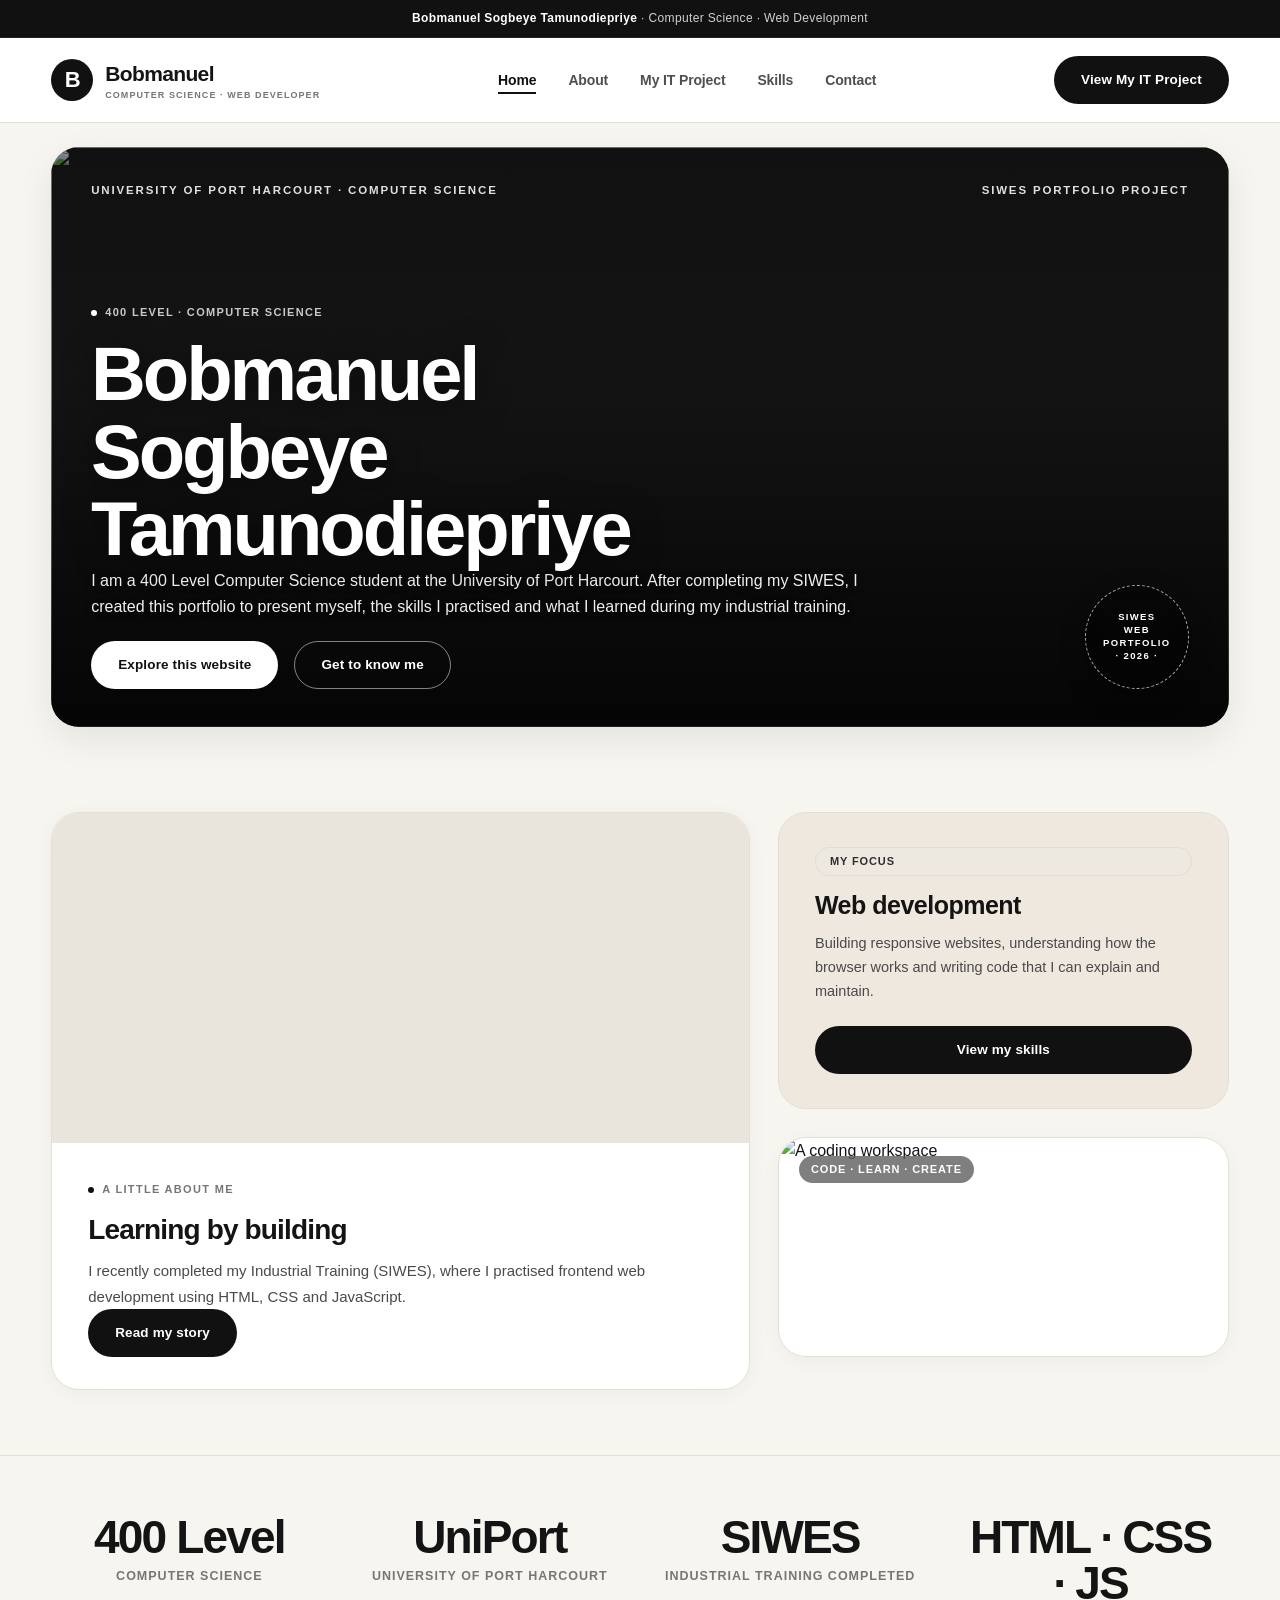
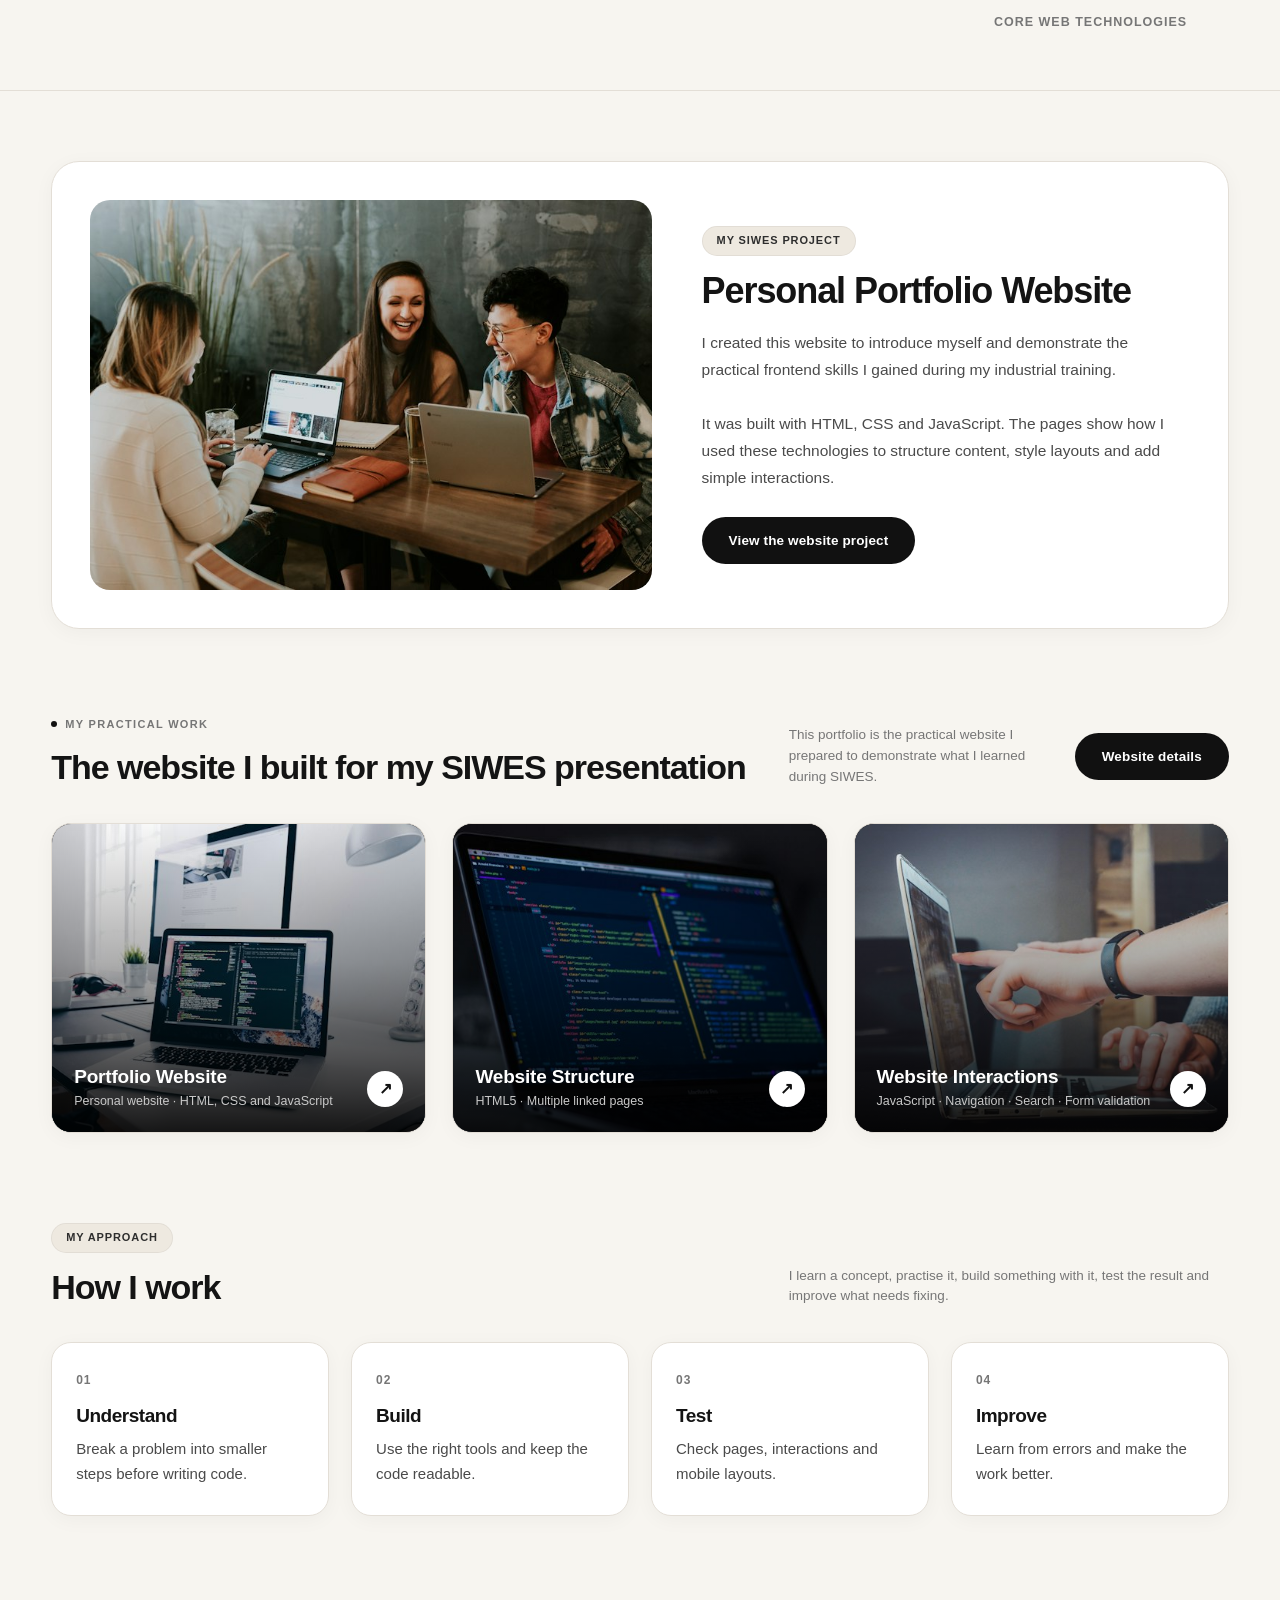
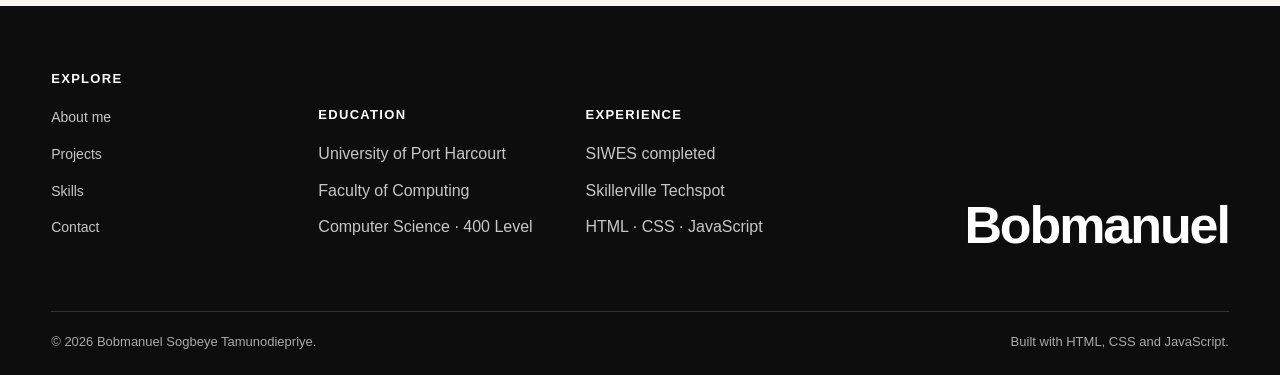
==== commit 460e054f: "Rename portfolio navigation to reflect the SIWES project" ====
--- a/skillerville-techspot/index.html
+++ b/skillerville-techspot/index.html
@@ -8,11 +8,11 @@
     <ul class="nav-menu" id="navMenu">
       <li><a href="index.html" class="active">Home</a></li>
       <li><a href="about.html" >About</a></li>
-      <li><a href="courses.html" >Projects</a></li>
+      <li><a href="courses.html" >My IT Project</a></li>
       <li><a href="services.html" >Skills</a></li>
       <li><a href="contact.html" >Contact</a></li>
     </ul>
-    <div class="nav-right-btn"><a href="courses.html" class="btn btn-black">View Projects</a><button type="button" class="menu-toggle" aria-controls="navMenu" aria-expanded="false" onclick="toggleMenu()" aria-label="Open navigation menu">☰</button></div>
+    <div class="nav-right-btn"><a href="courses.html" class="btn btn-black">View My IT Project</a><button type="button" class="menu-toggle" aria-controls="navMenu" aria-expanded="false" onclick="toggleMenu()" aria-label="Open navigation menu">☰</button></div>
   </nav></div></header>
 <main>
 <section class="hero-section"><div class="container"><div class="hero-card portfolio-hero">
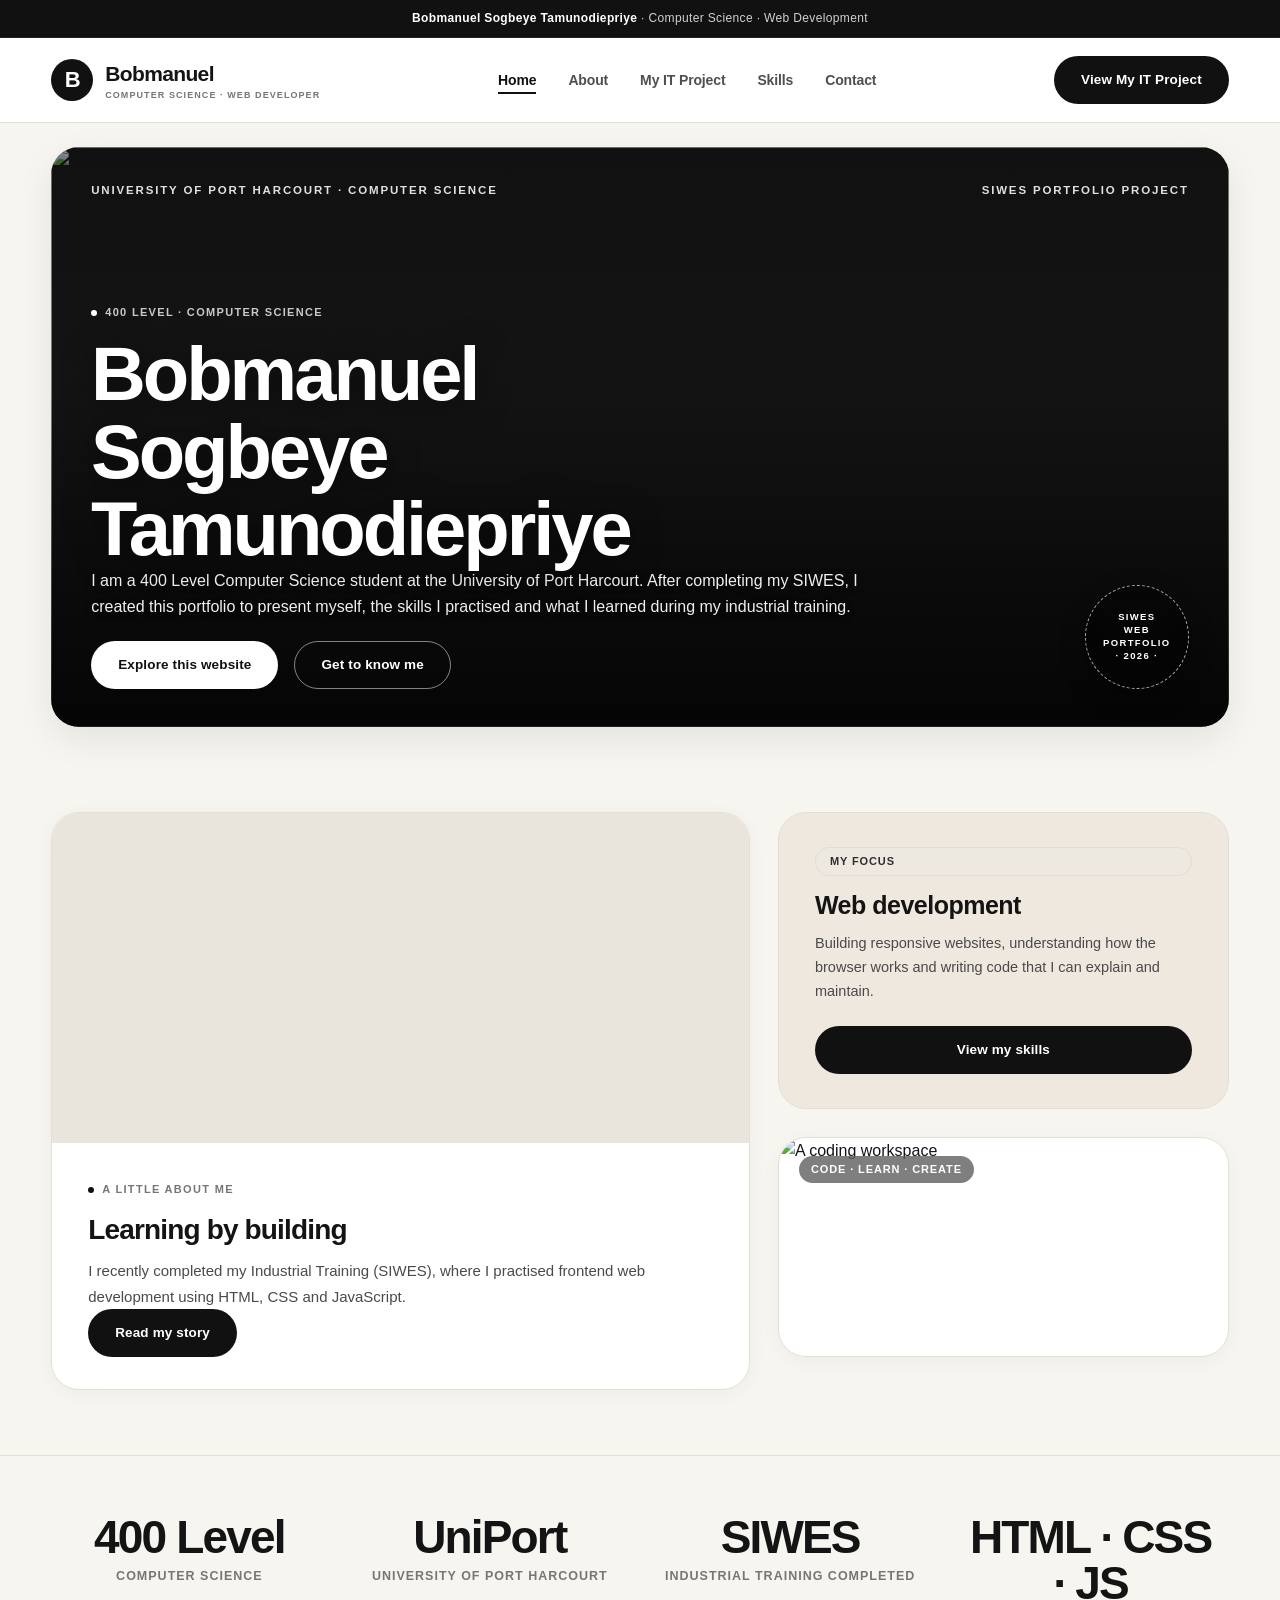
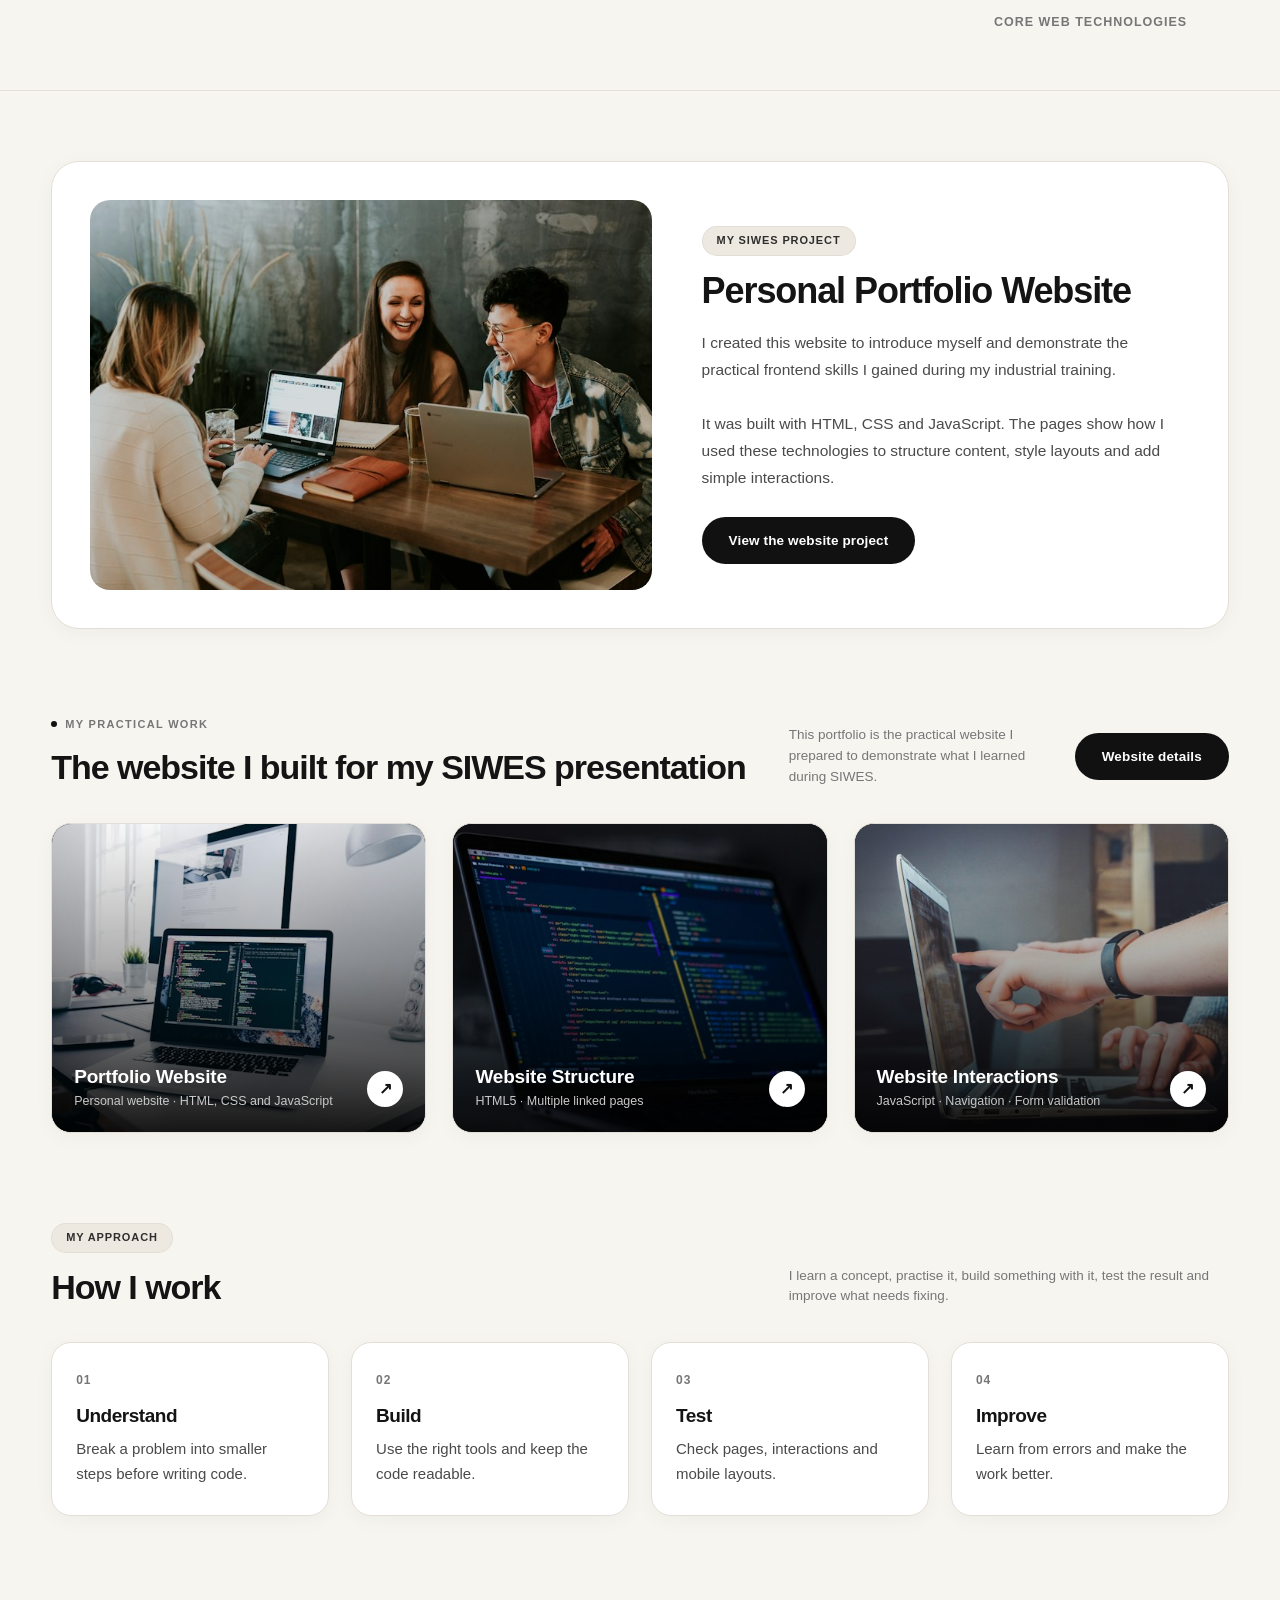
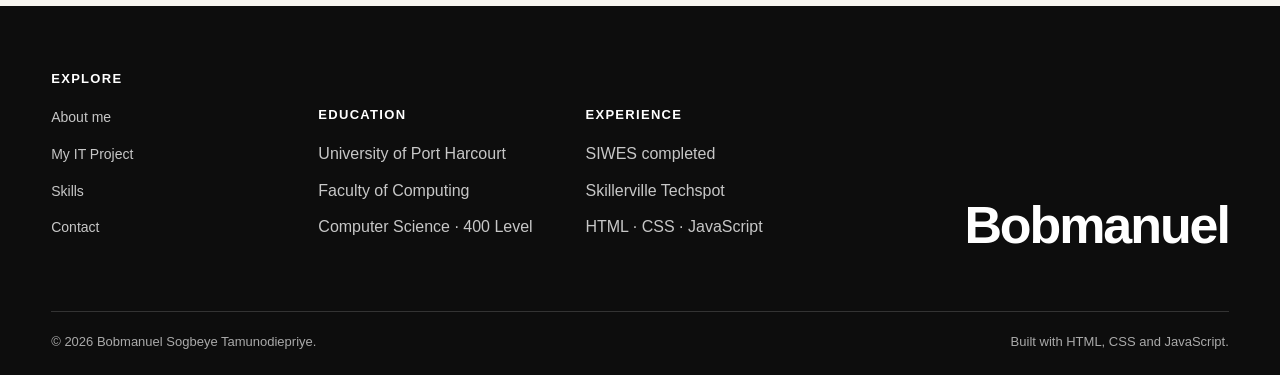
==== commit d66e8a26: "Fix SIWES portfolio wording and remove stale search reference" ====
--- a/skillerville-techspot/index.html
+++ b/skillerville-techspot/index.html
@@ -1,6 +1,6 @@
 <!DOCTYPE html>
 <html lang="en"><head><meta charset="UTF-8"><meta name="viewport" content="width=device-width, initial-scale=1.0">
-<title>Bobmanuel Sogbeye Tamunodiepriye | Portfolio</title><meta name="description" content="Portfolio of Bobmanuel Sogbeye Tamunodiepriye, a 400 Level Computer Science student at the University of Port Harcourt and web developer.">
+<title>Bobmanuel Sogbeye Tamunodiepriye | Portfolio</title><meta name="description" content="Portfolio of Bobmanuel Sogbeye Tamunodiepriye, a 400 Level Computer Science student at the University of Port Harcourt and a student learning frontend web development.">
 <link rel="icon" type="image/svg+xml" href="images/profile-placeholder.svg"><link rel="stylesheet" href="style.css"></head><body>
   <aside class="top-bar"><div class="container"><strong>Bobmanuel Sogbeye Tamunodiepriye</strong> · Computer Science · Web Development</div></aside>
   <header class="site-header"><div class="container"><nav class="navbar" aria-label="Main navigation">
@@ -33,13 +33,13 @@
 <section class="tracks-section"><div class="container"><div class="section-head-split"><div class="section-head-left"><span class="eyebrow-tag">My practical work</span><h2>The website I built for my SIWES presentation</h2></div><div class="section-head-right"><p>This portfolio is the practical website I prepared to demonstrate what I learned during SIWES.</p><a href="courses.html" class="btn btn-black">Website details</a></div></div><div class="tracks-grid">
 <article class="track-card"><img src="images/course-frontend.jpg" alt=""><div class="track-card-overlay"></div><div class="track-card-footer"><div><h3>Portfolio Website</h3><p>Personal website · HTML, CSS and JavaScript</p></div><a href="courses.html" class="track-arrow-circle" aria-label="Portfolio website details">↗</a></div></article>
 <article class="track-card"><img src="images/course-javascript.jpg" alt=""><div class="track-card-overlay"></div><div class="track-card-footer"><div><h3>Website Structure</h3><p>HTML5 · Multiple linked pages</p></div><a href="courses.html" class="track-arrow-circle" aria-label="Website structure details">↗</a></div></article>
-<article class="track-card"><img src="images/course-tools.jpg" alt=""><div class="track-card-overlay"></div><div class="track-card-footer"><div><h3>Website Interactions</h3><p>JavaScript · Navigation · Search · Form validation</p></div><a href="courses.html" class="track-arrow-circle" aria-label="Website interactions details">↗</a></div></article>
+<article class="track-card"><img src="images/course-tools.jpg" alt=""><div class="track-card-overlay"></div><div class="track-card-footer"><div><h3>Website Interactions</h3><p>JavaScript · Navigation · Form validation</p></div><a href="courses.html" class="track-arrow-circle" aria-label="Website interactions details">↗</a></div></article>
 </div></div></section>
 <section class="methodology-section" id="methodology"><div class="container"><div class="section-head-split"><div class="section-head-left"><span class="pill-badge">My approach</span><h2>How I work</h2></div><div class="section-head-right"><p>I learn a concept, practise it, build something with it, test the result and improve what needs fixing.</p></div></div><div class="values-grid"><article class="value-card"><div class="value-number">01</div><h3>Understand</h3><p>Break a problem into smaller steps before writing code.</p></article><article class="value-card"><div class="value-number">02</div><h3>Build</h3><p>Use the right tools and keep the code readable.</p></article><article class="value-card"><div class="value-number">03</div><h3>Test</h3><p>Check pages, interactions and mobile layouts.</p></article><article class="value-card"><div class="value-number">04</div><h3>Improve</h3><p>Learn from errors and make the work better.</p></article></div></div></section>
 </main>
 <footer class="site-footer"><div class="container">
   <div class="footer-links-grid">
-    <div class="footer-col"><h4>Explore</h4><ul><li><a href="about.html">About me</a></li><li><a href="courses.html">Projects</a></li><li><a href="services.html">Skills</a></li><li><a href="contact.html">Contact</a></li></ul></div>
+    <div class="footer-col"><h4>Explore</h4><ul><li><a href="about.html">About me</a></li><li><a href="courses.html" >My IT Project</a></li><li><a href="services.html">Skills</a></li><li><a href="contact.html">Contact</a></li></ul></div>
     <div class="footer-col"><h4>Education</h4><ul><li>University of Port Harcourt</li><li>Faculty of Computing</li><li>Computer Science · 400 Level</li></ul></div>
     <div class="footer-col"><h4>Experience</h4><ul><li>SIWES completed</li><li>Skillerville Techspot</li><li>HTML · CSS · JavaScript</li></ul></div>
     <div class="footer-giant-brand"><h2>Bobmanuel</h2></div>
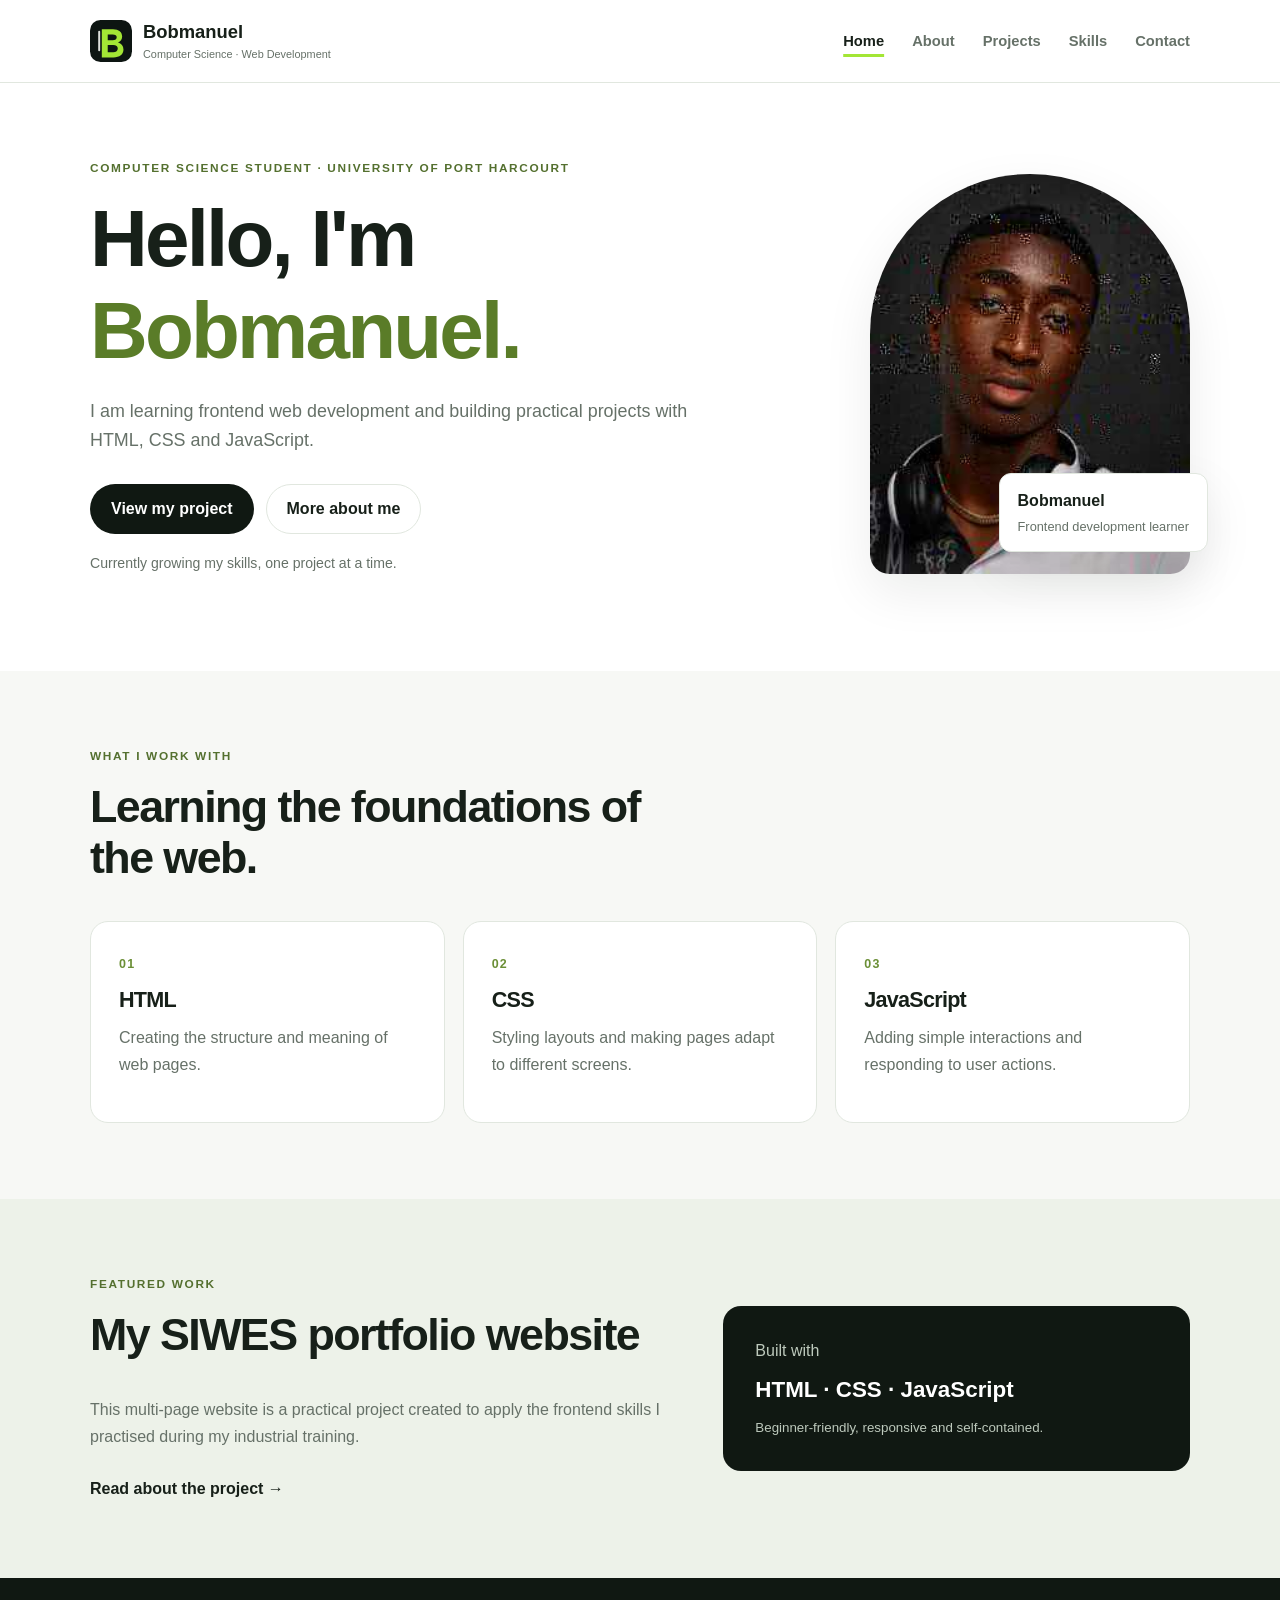
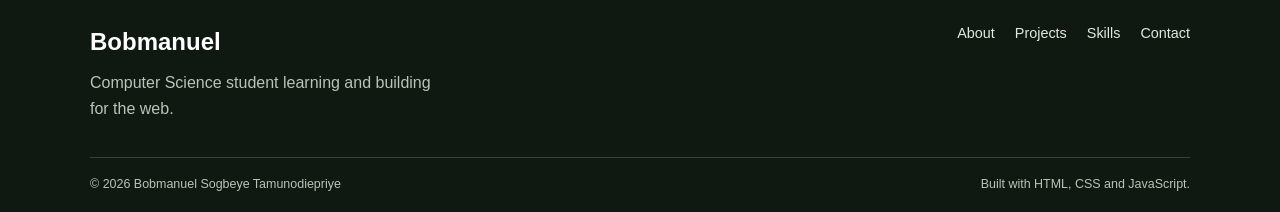
==== commit 9e7e783f: "Rebuild SIWES website as organised Bobmanuel portfolio" ====
--- a/skillerville-techspot/index.html
+++ b/skillerville-techspot/index.html
@@ -1,48 +1,42 @@
-<!DOCTYPE html>
-<html lang="en"><head><meta charset="UTF-8"><meta name="viewport" content="width=device-width, initial-scale=1.0">
-<title>Bobmanuel Sogbeye Tamunodiepriye | Portfolio</title><meta name="description" content="Portfolio of Bobmanuel Sogbeye Tamunodiepriye, a 400 Level Computer Science student at the University of Port Harcourt and a student learning frontend web development.">
-<link rel="icon" type="image/svg+xml" href="images/profile-placeholder.svg"><link rel="stylesheet" href="style.css"></head><body>
-  <aside class="top-bar"><div class="container"><strong>Bobmanuel Sogbeye Tamunodiepriye</strong> · Computer Science · Web Development</div></aside>
-  <header class="site-header"><div class="container"><nav class="navbar" aria-label="Main navigation">
-    <a class="brand-logo" href="index.html" aria-label="Bobmanuel home"><span class="brand-mark">B</span><span class="brand-logo-text"><span>Bobmanuel</span><small>Computer Science · Web Developer</small></span></a>
-    <ul class="nav-menu" id="navMenu">
-      <li><a href="index.html" class="active">Home</a></li>
-      <li><a href="about.html" >About</a></li>
-      <li><a href="courses.html" >My IT Project</a></li>
-      <li><a href="services.html" >Skills</a></li>
-      <li><a href="contact.html" >Contact</a></li>
-    </ul>
-    <div class="nav-right-btn"><a href="courses.html" class="btn btn-black">View My IT Project</a><button type="button" class="menu-toggle" aria-controls="navMenu" aria-expanded="false" onclick="toggleMenu()" aria-label="Open navigation menu">☰</button></div>
-  </nav></div></header>
-<main>
-<section class="hero-section"><div class="container"><div class="hero-card portfolio-hero">
-  <img src="images/hero-tech.jpg" alt="" class="hero-bg-img"><div class="hero-overlay"></div>
-  <div class="hero-card-topbar"><span class="hero-tag-text">University of Port Harcourt · Computer Science</span><span class="hero-tag-text">SIWES Portfolio Project</span></div>
-  <div class="hero-lower-content"><div class="hero-editorial-copy"><span class="eyebrow-tag eyebrow-tag-light">400 Level · Computer Science</span>
-    <h1 class="hero-big-title">Bobmanuel<br>Sogbeye Tamunodiepriye</h1>
-    <p>I am a 400 Level Computer Science student at the University of Port Harcourt. After completing my SIWES, I created this portfolio to present myself, the skills I practised and what I learned during my industrial training.</p>
-    <div class="hero-btn-row"><a href="courses.html" class="btn btn-white">Explore this website</a><a href="about.html" class="btn btn-outline-white">Get to know me</a></div>
-  </div><div class="hero-circle-badge-wrap"><div class="hero-circle-badge"><span class="hero-badge-inner-text">SIWES<br>WEB<br>PORTFOLIO<br>· 2026 ·</span></div></div></div>
-</div></div></section>
-<section class="showcase-section"><div class="container"><div class="showcase-grid">
-  <article class="showcase-card-left"><div class="showcase-photo-wrap"><div class="profile-photo-wrap"><img src="images/profile-photo.jpg" alt="Portrait of Bobmanuel Sogbeye Tamunodiepriye" onload="this.nextElementSibling.style.display='none'" onerror="this.style.display='none'"><div class="photo-placeholder"><strong>BST</strong><span>Add your photo</span><small>Save your picture as<br>images/profile-photo.jpg</small></div></div></div><div class="showcase-content-left"><span class="eyebrow-tag">A little about me</span><h2>Learning by building</h2><p>I recently completed my Industrial Training (SIWES), where I practised frontend web development using HTML, CSS and JavaScript.</p><a href="about.html" class="btn btn-black">Read my story</a></div></article>
-  <div class="showcase-col-right"><div class="showcase-card-text"><span class="pill-badge">My focus</span><h3>Web development</h3><p>Building responsive websites, understanding how the browser works and writing code that I can explain and maintain.</p><a href="services.html" class="btn btn-black">View my skills</a></div><div class="showcase-card-photo"><img src="images/highlight-main.jpg" alt="A coding workspace"><span class="showcase-photo-overlay-tag">Code · Learn · Create</span></div></div>
-</div></div></section>
-<section class="stats-section"><div class="container"><div class="stats-grid"><div class="stat-item"><h3>400 Level</h3><p>Computer Science</p></div><div class="stat-item"><h3>UniPort</h3><p>University of Port Harcourt</p></div><div class="stat-item"><h3>SIWES</h3><p>Industrial Training completed</p></div><div class="stat-item"><h3>HTML · CSS · JS</h3><p>Core web technologies</p></div></div></div></section>
-<section class="split-feature-section"><div class="container"><div class="split-feature-box"><div class="split-feature-img"><img src="images/spotlight-1.jpg" alt="Web development and technology workspace"></div><div class="split-feature-text"><span class="pill-badge">My SIWES project</span><h2>Personal Portfolio Website</h2><p>I created this website to introduce myself and demonstrate the practical frontend skills I gained during my industrial training.</p><p>It was built with HTML, CSS and JavaScript. The pages show how I used these technologies to structure content, style layouts and add simple interactions.</p><a href="courses.html" class="btn btn-black">View the website project</a></div></div></div></section>
-<section class="tracks-section"><div class="container"><div class="section-head-split"><div class="section-head-left"><span class="eyebrow-tag">My practical work</span><h2>The website I built for my SIWES presentation</h2></div><div class="section-head-right"><p>This portfolio is the practical website I prepared to demonstrate what I learned during SIWES.</p><a href="courses.html" class="btn btn-black">Website details</a></div></div><div class="tracks-grid">
-<article class="track-card"><img src="images/course-frontend.jpg" alt=""><div class="track-card-overlay"></div><div class="track-card-footer"><div><h3>Portfolio Website</h3><p>Personal website · HTML, CSS and JavaScript</p></div><a href="courses.html" class="track-arrow-circle" aria-label="Portfolio website details">↗</a></div></article>
-<article class="track-card"><img src="images/course-javascript.jpg" alt=""><div class="track-card-overlay"></div><div class="track-card-footer"><div><h3>Website Structure</h3><p>HTML5 · Multiple linked pages</p></div><a href="courses.html" class="track-arrow-circle" aria-label="Website structure details">↗</a></div></article>
-<article class="track-card"><img src="images/course-tools.jpg" alt=""><div class="track-card-overlay"></div><div class="track-card-footer"><div><h3>Website Interactions</h3><p>JavaScript · Navigation · Form validation</p></div><a href="courses.html" class="track-arrow-circle" aria-label="Website interactions details">↗</a></div></article>
-</div></div></section>
-<section class="methodology-section" id="methodology"><div class="container"><div class="section-head-split"><div class="section-head-left"><span class="pill-badge">My approach</span><h2>How I work</h2></div><div class="section-head-right"><p>I learn a concept, practise it, build something with it, test the result and improve what needs fixing.</p></div></div><div class="values-grid"><article class="value-card"><div class="value-number">01</div><h3>Understand</h3><p>Break a problem into smaller steps before writing code.</p></article><article class="value-card"><div class="value-number">02</div><h3>Build</h3><p>Use the right tools and keep the code readable.</p></article><article class="value-card"><div class="value-number">03</div><h3>Test</h3><p>Check pages, interactions and mobile layouts.</p></article><article class="value-card"><div class="value-number">04</div><h3>Improve</h3><p>Learn from errors and make the work better.</p></article></div></div></section>
-</main>
-<footer class="site-footer"><div class="container">
-  <div class="footer-links-grid">
-    <div class="footer-col"><h4>Explore</h4><ul><li><a href="about.html">About me</a></li><li><a href="courses.html" >My IT Project</a></li><li><a href="services.html">Skills</a></li><li><a href="contact.html">Contact</a></li></ul></div>
-    <div class="footer-col"><h4>Education</h4><ul><li>University of Port Harcourt</li><li>Faculty of Computing</li><li>Computer Science · 400 Level</li></ul></div>
-    <div class="footer-col"><h4>Experience</h4><ul><li>SIWES completed</li><li>Skillerville Techspot</li><li>HTML · CSS · JavaScript</li></ul></div>
-    <div class="footer-giant-brand"><h2>Bobmanuel</h2></div>
-  </div>
-  <div class="footer-bottom-bar"><div>&copy; 2026 Bobmanuel Sogbeye Tamunodiepriye.</div><div>Built with HTML, CSS and JavaScript.</div></div>
-</div></footer><script src="script.js"></script></body></html>+<!doctype html>
+<html lang="en">
+<head>
+  <meta charset="utf-8">
+  <meta name="viewport" content="width=device-width, initial-scale=1">
+  <meta name="description" content="Portfolio of Bobmanuel Sogbeye Tamunodiepriye, Computer Science student and frontend development learner.">
+  <meta name="theme-color" content="#101812">
+  <title>Bobmanuel | Portfolio</title>
+  <link rel="icon" type="image/svg+xml" href="assets/images/logo.svg">
+  <link rel="stylesheet" href="assets/css/style.css">
+  <script src="assets/js/script.js" defer></script>
+</head>
+<body>
+  <!-- Shared header: the same navigation is used on every page. -->
+  <header class="site-header">
+    <div class="container nav-wrap">
+      <a class="brand" href="index.html"><img src="assets/images/logo.svg" alt="" width="42" height="42"><span><strong>Bobmanuel</strong><small>Computer Science · Web Development</small></span></a>
+      <button class="menu-toggle" type="button" aria-controls="site-nav" aria-expanded="false" aria-label="Open navigation">☰</button>
+      <nav class="site-nav" id="site-nav" aria-label="Main navigation">
+        <a href="index.html" aria-current="page">Home</a><a href="about.html">About</a><a href="projects.html">Projects</a><a href="skills.html">Skills</a><a href="contact.html">Contact</a>
+      </nav>
+    </div>
+  </header>
+  <main>
+    <!-- Main introduction and profile photograph. -->
+    <section class="hero"><div class="container hero-grid">
+      <div><p class="eyebrow">Computer Science Student · University of Port Harcourt</p><h1>Hello, I'm <span>Bobmanuel.</span></h1><p class="lead">I am learning frontend web development and building practical projects with HTML, CSS and JavaScript.</p><div class="button-row"><a class="button button-primary" href="projects.html">View my project</a><a class="button button-outline" href="about.html">More about me</a></div><p class="small-note">Currently growing my skills, one project at a time.</p></div>
+      <div class="hero-photo"><img src="assets/images/profile.jpg" alt="Portrait of Bobmanuel"><div class="photo-caption"><strong>Bobmanuel</strong><span>Frontend development learner</span></div></div>
+    </div></section>
+    <!-- Overview of the core technologies practised so far. -->
+    <section class="section"><div class="container"><div class="section-heading"><p class="eyebrow">What I work with</p><h2>Learning the foundations of the web.</h2></div><div class="card-grid three">
+      <article class="info-card"><span class="card-number">01</span><h3>HTML</h3><p>Creating the structure and meaning of web pages.</p></article>
+      <article class="info-card"><span class="card-number">02</span><h3>CSS</h3><p>Styling layouts and making pages adapt to different screens.</p></article>
+      <article class="info-card"><span class="card-number">03</span><h3>JavaScript</h3><p>Adding simple interactions and responding to user actions.</p></article>
+    </div></div></section>
+    <!-- Link to the practical SIWES project description. -->
+    <section class="section section-soft"><div class="container feature-row"><div><p class="eyebrow">Featured work</p><h2>My SIWES portfolio website</h2><p>This multi-page website is a practical project created to apply the frontend skills I practised during my industrial training.</p><a class="text-link" href="projects.html">Read about the project →</a></div><div class="feature-note"><span>Built with</span><strong>HTML · CSS · JavaScript</strong><small>Beginner-friendly, responsive and self-contained.</small></div></div></section>
+  </main>
+  <!-- Shared footer: keep this footer consistent across every page. -->
+  <footer class="site-footer"><div class="container footer-top"><div><a class="footer-brand" href="index.html">Bobmanuel</a><p>Computer Science student learning and building for the web.</p></div><div class="footer-links"><a href="about.html">About</a><a href="projects.html">Projects</a><a href="skills.html">Skills</a><a href="contact.html">Contact</a></div></div><div class="container footer-bottom"><span>© 2026 Bobmanuel Sogbeye Tamunodiepriye</span><span>Built with HTML, CSS and JavaScript.</span></div></footer>
+</body>
+</html>
--- a/skillerville-techspot/assets/css/style.css
+++ b/skillerville-techspot/assets/css/style.css
@@ -0,0 +1,160 @@
+/* ==========================================================================
+   BOBMANUEL PORTFOLIO - shared stylesheet
+   1. Variables and defaults
+   2. Shared header and navigation
+   3. Homepage sections
+   4. Inner pages and reusable cards
+   5. Contact form
+   6. Shared footer
+   7. Responsive layouts
+   ========================================================================== */
+
+/* 1. Colours and common design values. */
+:root {
+  --ink: #172019;
+  --muted: #667168;
+  --paper: #f7f8f5;
+  --white: #fff;
+  --line: #e1e7df;
+  --green: #a3e635;
+  --dark: #101812;
+  --radius: 18px;
+  --shadow: 0 18px 50px rgba(16, 24, 18, .08);
+  --font: -apple-system, BlinkMacSystemFont, "Segoe UI", Arial, sans-serif;
+}
+
+/* Basic reset and readable page width. */
+* { box-sizing: border-box; }
+html { scroll-behavior: smooth; }
+body { margin: 0; color: var(--ink); background: var(--paper); font-family: var(--font); line-height: 1.65; }
+img { display: block; max-width: 100%; }
+a { color: inherit; text-decoration: none; }
+button, input, textarea { font: inherit; }
+.container { width: min(1100px, calc(100% - 40px)); margin: 0 auto; }
+.narrow { max-width: 760px; }
+h1, h2, h3, p { margin-top: 0; }
+h1, h2, h3 { line-height: 1.15; letter-spacing: -.035em; }
+h1 { font-size: clamp(2.6rem, 7vw, 5rem); }
+h2 { font-size: clamp(1.8rem, 4vw, 2.8rem); }
+p { color: var(--muted); }
+
+/* 2. Shared header and navigation. */
+.site-header { position: sticky; top: 0; z-index: 20; background: rgba(255,255,255,.96); border-bottom: 1px solid var(--line); }
+.nav-wrap { min-height: 82px; display: flex; align-items: center; justify-content: space-between; gap: 24px; }
+.brand { display: flex; align-items: center; gap: 11px; }
+.brand img { width: 42px; height: 42px; }
+.brand span { display: grid; line-height: 1.2; }
+.brand strong { font-size: 1.15rem; }
+.brand small { margin-top: 4px; color: var(--muted); font-size: .68rem; }
+.site-nav { display: flex; align-items: center; gap: 28px; }
+.site-nav a { color: var(--muted); font-size: .92rem; font-weight: 600; }
+.site-nav a:hover, .site-nav a[aria-current="page"] { color: var(--ink); }
+.site-nav a[aria-current="page"] { text-decoration: underline; text-decoration-color: var(--green); text-decoration-thickness: 3px; text-underline-offset: 8px; }
+.menu-toggle { display: none; border: 1px solid var(--line); background: var(--white); color: var(--ink); border-radius: 10px; padding: 8px 12px; cursor: pointer; }
+
+/* 3. Homepage hero and portrait. */
+.hero { padding: 76px 0 82px; background: var(--white); }
+.hero-grid { display: grid; grid-template-columns: 1.2fr .8fr; gap: 64px; align-items: center; }
+.eyebrow { margin-bottom: 14px; color: #54702f; font-size: .74rem; font-weight: 800; letter-spacing: .14em; text-transform: uppercase; }
+.hero h1 { max-width: 680px; margin-bottom: 20px; }
+.hero h1 span { color: #5a7c28; }
+.lead { max-width: 650px; font-size: 1.12rem; }
+.button-row { display: flex; flex-wrap: wrap; gap: 12px; margin: 28px 0 18px; }
+.button { display: inline-flex; justify-content: center; align-items: center; min-height: 46px; padding: 11px 20px; border: 1px solid transparent; border-radius: 999px; font-weight: 700; cursor: pointer; }
+.button-primary { background: var(--dark); color: var(--white); }
+.button-primary:hover { background: #26382a; }
+.button-outline { border-color: var(--line); background: var(--white); }
+.button-outline:hover { border-color: var(--ink); }
+.small-note { font-size: .88rem; }
+.hero-photo { position: relative; max-width: 390px; justify-self: end; }
+.hero-photo img { width: 100%; aspect-ratio: 4 / 5; object-fit: cover; border-radius: 180px 180px 22px 22px; box-shadow: var(--shadow); }
+.photo-caption { position: absolute; right: -18px; bottom: 22px; display: grid; gap: 2px; padding: 14px 18px; background: var(--white); border: 1px solid var(--line); border-radius: 12px; box-shadow: var(--shadow); }
+.photo-caption span { color: var(--muted); font-size: .8rem; }
+
+/* 4. Reusable content sections and cards. */
+.section { padding: 76px 0; }
+.section-soft { background: #edf2e9; }
+.section-heading { max-width: 600px; margin-bottom: 30px; }
+.card-grid { display: grid; gap: 18px; }
+.card-grid.three { grid-template-columns: repeat(3, 1fr); }
+.card-grid.two { grid-template-columns: repeat(2, 1fr); }
+.info-card, .skill-card { padding: 28px; background: var(--white); border: 1px solid var(--line); border-radius: var(--radius); }
+.info-card h3, .skill-card h2 { margin: 12px 0; font-size: 1.35rem; }
+.card-number { color: #6b8f36; font-size: .78rem; font-weight: 800; letter-spacing: .1em; }
+.feature-row { display: grid; grid-template-columns: 1fr .8fr; gap: 50px; align-items: center; }
+.feature-row > div:first-child { max-width: 600px; }
+.text-link { display: inline-block; margin-top: 10px; font-weight: 800; }
+.feature-note { display: grid; gap: 8px; padding: 32px; background: var(--dark); color: var(--white); border-radius: var(--radius); }
+.feature-note span, .feature-note small { color: #bdc9bc; }
+.feature-note strong { font-size: 1.4rem; }
+
+/* Inner page introduction and About layout. */
+.page-intro { padding: 72px 0 58px; background: #edf2e9; border-bottom: 1px solid var(--line); }
+.page-intro h1 { max-width: 780px; margin-bottom: 18px; }
+.about-grid { display: grid; grid-template-columns: .8fr 1.2fr; gap: 56px; align-items: center; }
+.about-photo { width: 100%; max-height: 520px; object-fit: cover; border-radius: var(--radius); box-shadow: var(--shadow); }
+.about-grid p { margin-bottom: 14px; }
+
+/* Project page layout. */
+.project-layout { display: grid; grid-template-columns: 1fr 1fr; gap: 28px; align-items: stretch; }
+.project-panel { padding: 36px; background: var(--dark); color: var(--white); border-radius: var(--radius); }
+.project-panel h2, .project-panel p { color: var(--white); }
+.project-panel p { color: #c7d0c7; }
+.project-label { color: var(--green); font-size: .75rem; font-weight: 800; letter-spacing: .12em; text-transform: uppercase; }
+.tag-list { display: flex; flex-wrap: wrap; gap: 8px; margin-top: 26px; }
+.tag-list span { padding: 6px 11px; color: var(--white); border: 1px solid #455347; border-radius: 999px; font-size: .8rem; }
+.project-details { display: grid; gap: 12px; }
+.project-details > div { padding: 20px 22px; background: var(--white); border: 1px solid var(--line); border-radius: 14px; }
+.project-details strong { color: #6b8f36; font-size: .78rem; }
+.project-details h3 { margin: 5px 0; }
+.skill-card p { min-height: 78px; }
+.skill-level { display: inline-block; padding: 5px 10px; background: #edf2e9; border-radius: 999px; color: #405a26; font-size: .78rem; font-weight: 700; }
+
+/* 5. Contact links and demonstration form. */
+.contact-grid { display: grid; grid-template-columns: .8fr 1.2fr; gap: 36px; align-items: start; }
+.contact-links { display: grid; gap: 12px; }
+.contact-links a { display: grid; gap: 4px; padding: 20px; background: var(--white); border: 1px solid var(--line); border-radius: 14px; }
+.contact-links a span { color: var(--muted); font-size: .82rem; }
+.contact-links a:hover { border-color: #91b95a; }
+.form-panel { padding: 30px; background: var(--white); border: 1px solid var(--line); border-radius: var(--radius); }
+.form-panel h2 { font-size: 1.7rem; }
+.form-notice { padding: 12px 14px; background: #f0f4eb; border-left: 3px solid #7ca744; font-size: .9rem; }
+form { display: grid; gap: 9px; margin-top: 22px; }
+label { font-size: .9rem; font-weight: 700; }
+input, textarea { width: 100%; padding: 12px 13px; border: 1px solid #cfd8ce; border-radius: 9px; background: #fff; color: var(--ink); }
+input:focus, textarea:focus { outline: 2px solid var(--green); outline-offset: 2px; }
+textarea { resize: vertical; }
+form button { justify-self: start; margin-top: 8px; }
+.form-feedback { min-height: 24px; margin: 0; font-size: .9rem; }
+
+/* 6. Shared footer. */
+.site-footer { padding: 44px 0 18px; background: var(--dark); color: var(--white); }
+.footer-top { display: flex; justify-content: space-between; gap: 30px; padding-bottom: 34px; }
+.footer-brand { font-size: 1.5rem; font-weight: 800; }
+.site-footer p { max-width: 360px; margin: 8px 0 0; color: #b8c4b9; }
+.footer-links { display: flex; flex-wrap: wrap; gap: 20px; align-items: flex-start; }
+.footer-links a { color: #e0e8df; font-size: .9rem; }
+.footer-links a:hover { color: var(--green); }
+.footer-bottom { display: flex; justify-content: space-between; gap: 14px; padding-top: 16px; border-top: 1px solid #344137; color: #b8c4b9; font-size: .78rem; }
+
+/* 7. Tablet and mobile layouts. */
+@media (max-width: 760px) {
+  .container { width: min(100% - 32px, 620px); }
+  .nav-wrap { min-height: 72px; }
+  .menu-toggle { display: inline-flex; align-items: center; justify-content: center; }
+  .site-nav { display: none; position: absolute; top: 100%; left: 0; right: 0; padding: 14px 20px 18px; background: var(--white); border-bottom: 1px solid var(--line); flex-direction: column; align-items: stretch; gap: 0; }
+  .site-nav.is-open { display: flex; }
+  .site-nav a { padding: 11px 4px; }
+  .hero { padding: 48px 0 58px; }
+  .hero-grid, .feature-row, .about-grid, .project-layout, .contact-grid { grid-template-columns: 1fr; gap: 30px; }
+  .hero-photo { width: min(100%, 340px); justify-self: center; }
+  .card-grid.three, .card-grid.two { grid-template-columns: 1fr; }
+  .page-intro { padding: 52px 0 42px; }
+  .section { padding: 54px 0; }
+  .skill-card p { min-height: 0; }
+  .footer-top, .footer-bottom { flex-direction: column; }
+}
+@media (prefers-reduced-motion: reduce) {
+  html { scroll-behavior: auto; }
+  *, *::before, *::after { transition-duration: .01ms !important; }
+}
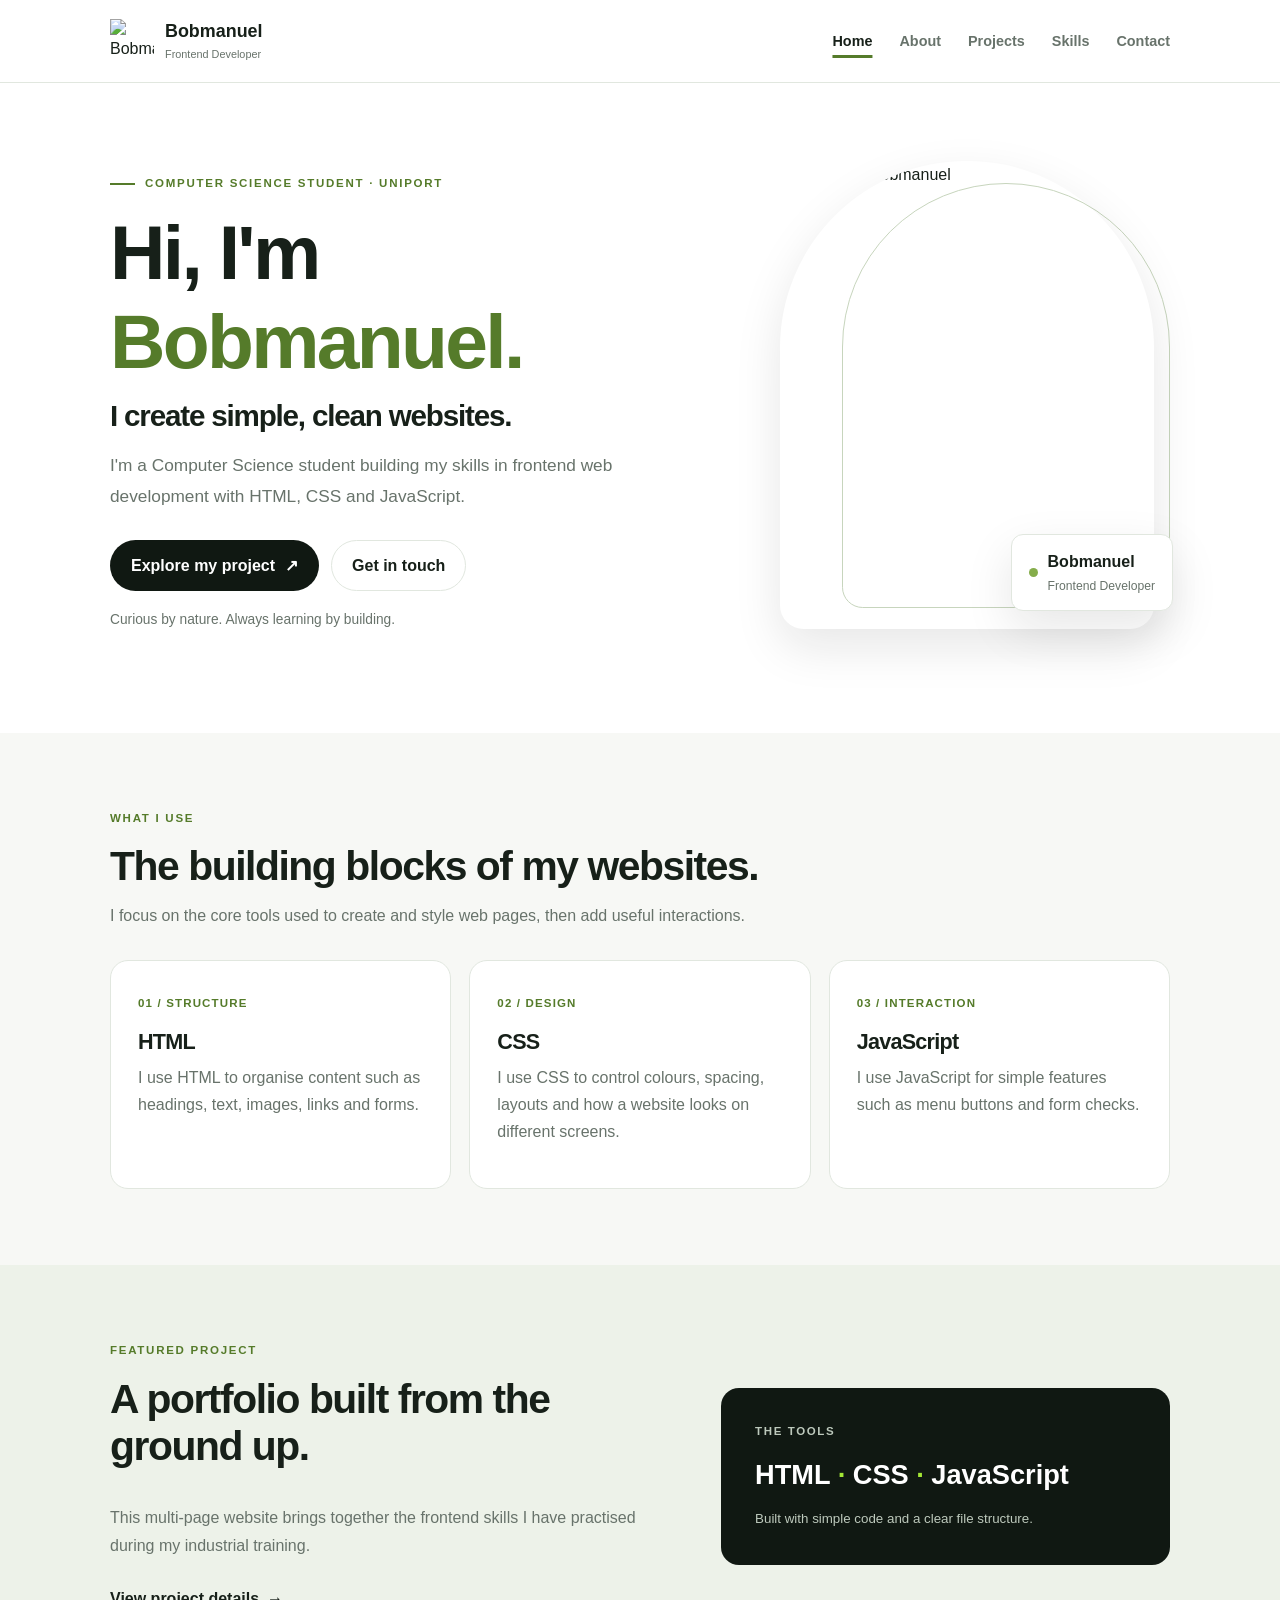
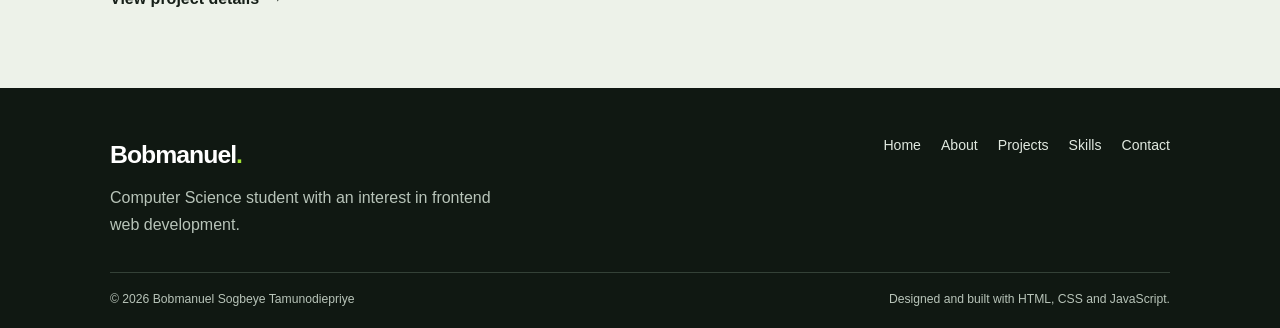
==== commit 9dc6f53e: "Polish portfolio layout and simplify project wording" ====
--- a/skillerville-techspot/index.html
+++ b/skillerville-techspot/index.html
@@ -3,40 +3,90 @@
 <head>
   <meta charset="utf-8">
   <meta name="viewport" content="width=device-width, initial-scale=1">
-  <meta name="description" content="Portfolio of Bobmanuel Sogbeye Tamunodiepriye, Computer Science student and frontend development learner.">
+  <meta name="description" content="Portfolio of Bobmanuel, a Computer Science student and aspiring frontend developer.">
   <meta name="theme-color" content="#101812">
-  <title>Bobmanuel | Portfolio</title>
+  <title>Home | Bobmanuel</title>
   <link rel="icon" type="image/svg+xml" href="assets/images/logo.svg">
   <link rel="stylesheet" href="assets/css/style.css">
   <script src="assets/js/script.js" defer></script>
 </head>
 <body>
-  <!-- Shared header: the same navigation is used on every page. -->
+  <!-- Shared header: keep the same navigation on every page. -->
   <header class="site-header">
     <div class="container nav-wrap">
-      <a class="brand" href="index.html"><img src="assets/images/logo.svg" alt="" width="42" height="42"><span><strong>Bobmanuel</strong><small>Computer Science · Web Development</small></span></a>
+      <a class="brand" href="index.html" aria-label="Bobmanuel home">
+        <img src="assets/images/logo.svg" alt="Bobmanuel logo" width="44" height="44">
+        <span><strong>Bobmanuel</strong><small>Frontend Developer</small></span>
+      </a>
       <button class="menu-toggle" type="button" aria-controls="site-nav" aria-expanded="false" aria-label="Open navigation">☰</button>
       <nav class="site-nav" id="site-nav" aria-label="Main navigation">
-        <a href="index.html" aria-current="page">Home</a><a href="about.html">About</a><a href="projects.html">Projects</a><a href="skills.html">Skills</a><a href="contact.html">Contact</a>
+        <a href="index.html" aria-current="page">Home</a>
+        <a href="about.html" >About</a>
+        <a href="projects.html" >Projects</a>
+        <a href="skills.html" >Skills</a>
+        <a href="contact.html" >Contact</a>
       </nav>
     </div>
   </header>
   <main>
-    <!-- Main introduction and profile photograph. -->
-    <section class="hero"><div class="container hero-grid">
-      <div><p class="eyebrow">Computer Science Student · University of Port Harcourt</p><h1>Hello, I'm <span>Bobmanuel.</span></h1><p class="lead">I am learning frontend web development and building practical projects with HTML, CSS and JavaScript.</p><div class="button-row"><a class="button button-primary" href="projects.html">View my project</a><a class="button button-outline" href="about.html">More about me</a></div><p class="small-note">Currently growing my skills, one project at a time.</p></div>
-      <div class="hero-photo"><img src="assets/images/profile.jpg" alt="Portrait of Bobmanuel"><div class="photo-caption"><strong>Bobmanuel</strong><span>Frontend development learner</span></div></div>
-    </div></section>
-    <!-- Overview of the core technologies practised so far. -->
-    <section class="section"><div class="container"><div class="section-heading"><p class="eyebrow">What I work with</p><h2>Learning the foundations of the web.</h2></div><div class="card-grid three">
-      <article class="info-card"><span class="card-number">01</span><h3>HTML</h3><p>Creating the structure and meaning of web pages.</p></article>
-      <article class="info-card"><span class="card-number">02</span><h3>CSS</h3><p>Styling layouts and making pages adapt to different screens.</p></article>
-      <article class="info-card"><span class="card-number">03</span><h3>JavaScript</h3><p>Adding simple interactions and responding to user actions.</p></article>
-    </div></div></section>
-    <!-- Link to the practical SIWES project description. -->
-    <section class="section section-soft"><div class="container feature-row"><div><p class="eyebrow">Featured work</p><h2>My SIWES portfolio website</h2><p>This multi-page website is a practical project created to apply the frontend skills I practised during my industrial training.</p><a class="text-link" href="projects.html">Read about the project →</a></div><div class="feature-note"><span>Built with</span><strong>HTML · CSS · JavaScript</strong><small>Beginner-friendly, responsive and self-contained.</small></div></div></section>
+    <!-- Hero section: introduction and profile image. -->
+    <section class="hero">
+      <div class="container hero-grid">
+        <div class="hero-copy">
+          <p class="eyebrow"><span class="eyebrow-line"></span> Computer Science Student · UniPort</p>
+          <h1>Hi, I'm <span>Bobmanuel.</span></h1>
+          <h2 class="hero-subtitle">I create simple, clean websites.</h2>
+          <p class="lead">I'm a Computer Science student building my skills in frontend web development with HTML, CSS and JavaScript.</p>
+          <div class="button-row">
+            <a class="button button-primary" href="projects.html">Explore my project <span aria-hidden="true">↗</span></a>
+            <a class="button button-outline" href="contact.html">Get in touch</a>
+          </div>
+          <p class="small-note">Curious by nature. Always learning by building.</p>
+        </div>
+        <div class="hero-photo-wrap">
+          <div class="photo-decoration"></div>
+          <div class="hero-photo"><img src="assets/images/profile.jpg" alt="Portrait of Bobmanuel"></div>
+          <div class="photo-caption"><span class="caption-dot"></span><div><strong>Bobmanuel</strong><small>Frontend Developer</small></div></div>
+        </div>
+      </div>
+    </section>
+    <!-- Short introduction to the skills used on this website. -->
+    <section class="section">
+      <div class="container">
+        <div class="section-heading">
+          <p class="eyebrow">What I use</p><h2>The building blocks of my websites.</h2>
+          <p>I focus on the core tools used to create and style web pages, then add useful interactions.</p>
+        </div>
+        <div class="card-grid three">
+          <article class="info-card"><span class="card-number">01 / STRUCTURE</span><h3>HTML</h3><p>I use HTML to organise content such as headings, text, images, links and forms.</p></article>
+          <article class="info-card"><span class="card-number">02 / DESIGN</span><h3>CSS</h3><p>I use CSS to control colours, spacing, layouts and how a website looks on different screens.</p></article>
+          <article class="info-card"><span class="card-number">03 / INTERACTION</span><h3>JavaScript</h3><p>I use JavaScript for simple features such as menu buttons and form checks.</p></article>
+        </div>
+      </div>
+    </section>
+    <!-- Featured project preview. -->
+    <section class="section section-soft">
+      <div class="container feature-row">
+        <div><p class="eyebrow">Featured project</p><h2>A portfolio built from the ground up.</h2><p>This multi-page website brings together the frontend skills I have practised during my industrial training.</p><a class="text-link" href="projects.html">View project details <span aria-hidden="true">→</span></a></div>
+        <div class="feature-note"><span class="feature-kicker">THE TOOLS</span><strong>HTML <i>·</i> CSS <i>·</i> JavaScript</strong><small>Built with simple code and a clear file structure.</small></div>
+      </div>
+    </section>
   </main>
-  <!-- Shared footer: keep this footer consistent across every page. -->
-  <footer class="site-footer"><div class="container footer-top"><div><a class="footer-brand" href="index.html">Bobmanuel</a><p>Computer Science student learning and building for the web.</p></div><div class="footer-links"><a href="about.html">About</a><a href="projects.html">Projects</a><a href="skills.html">Skills</a><a href="contact.html">Contact</a></div></div><div class="container footer-bottom"><span>© 2026 Bobmanuel Sogbeye Tamunodiepriye</span><span>Built with HTML, CSS and JavaScript.</span></div></footer>
+  <!-- Shared footer: same links and details across all pages. -->
+  <footer class="site-footer">
+    <div class="container footer-top">
+      <div class="footer-about">
+        <a class="footer-brand" href="index.html">Bobmanuel<span>.</span></a>
+        <p>Computer Science student with an interest in frontend web development.</p>
+      </div>
+      <nav class="footer-links" aria-label="Footer navigation">
+        <a href="index.html">Home</a><a href="about.html">About</a><a href="projects.html">Projects</a><a href="skills.html">Skills</a><a href="contact.html">Contact</a>
+      </nav>
+    </div>
+    <div class="container footer-bottom">
+      <span>© 2026 Bobmanuel Sogbeye Tamunodiepriye</span>
+      <span>Designed and built with HTML, CSS and JavaScript.</span>
+    </div>
+  </footer>
 </body>
-</html>+</html>
--- a/skillerville-techspot/assets/css/style.css
+++ b/skillerville-techspot/assets/css/style.css
@@ -1,160 +1,190 @@
 /* ==========================================================================
-   BOBMANUEL PORTFOLIO - shared stylesheet
-   1. Variables and defaults
-   2. Shared header and navigation
-   3. Homepage sections
-   4. Inner pages and reusable cards
-   5. Contact form
-   6. Shared footer
-   7. Responsive layouts
+   BOBMANUEL PORTFOLIO
+   1. Colour and layout settings
+   2. Basic page styles
+   3. Header and navigation
+   4. Home page
+   5. Inner pages and content cards
+   6. Contact form
+   7. Footer
+   8. Tablet and mobile layouts
    ========================================================================== */
 
-/* 1. Colours and common design values. */
+/* 1. Reusable colours and values. */
 :root {
   --ink: #172019;
-  --muted: #667168;
+  --muted: #68736b;
   --paper: #f7f8f5;
-  --white: #fff;
+  --white: #ffffff;
   --line: #e1e7df;
   --green: #a3e635;
+  --green-dark: #557b2a;
   --dark: #101812;
   --radius: 18px;
-  --shadow: 0 18px 50px rgba(16, 24, 18, .08);
+  --shadow: 0 18px 48px rgba(16, 24, 18, .10);
   --font: -apple-system, BlinkMacSystemFont, "Segoe UI", Arial, sans-serif;
 }
 
-/* Basic reset and readable page width. */
+/* 2. Basic page styles and consistent content width. */
 * { box-sizing: border-box; }
 html { scroll-behavior: smooth; }
-body { margin: 0; color: var(--ink); background: var(--paper); font-family: var(--font); line-height: 1.65; }
+body { margin: 0; color: var(--ink); background: var(--paper); font-family: var(--font); line-height: 1.7; }
 img { display: block; max-width: 100%; }
 a { color: inherit; text-decoration: none; }
 button, input, textarea { font: inherit; }
-.container { width: min(1100px, calc(100% - 40px)); margin: 0 auto; }
+.container { width: min(1060px, calc(100% - 40px)); margin: 0 auto; }
 .narrow { max-width: 760px; }
 h1, h2, h3, p { margin-top: 0; }
-h1, h2, h3 { line-height: 1.15; letter-spacing: -.035em; }
-h1 { font-size: clamp(2.6rem, 7vw, 5rem); }
-h2 { font-size: clamp(1.8rem, 4vw, 2.8rem); }
+h1, h2, h3 { line-height: 1.16; letter-spacing: -.035em; }
+h1 { margin-bottom: 20px; font-size: clamp(2.65rem, 6.5vw, 4.8rem); }
+h2 { font-size: clamp(1.8rem, 3.5vw, 2.55rem); }
 p { color: var(--muted); }
+.eyebrow { display: flex; align-items: center; gap: 10px; margin-bottom: 15px; color: var(--green-dark); font-size: .72rem; font-weight: 800; letter-spacing: .15em; text-transform: uppercase; }
+.eyebrow-line { display: inline-block; width: 25px; height: 2px; background: var(--green-dark); }
+.heading-period { color: var(--green-dark); }
 
-/* 2. Shared header and navigation. */
-.site-header { position: sticky; top: 0; z-index: 20; background: rgba(255,255,255,.96); border-bottom: 1px solid var(--line); }
+/* 3. Shared header and navigation. */
+.site-header { position: sticky; top: 0; z-index: 20; background: rgba(255,255,255,.96); border-bottom: 1px solid var(--line); backdrop-filter: blur(12px); }
 .nav-wrap { min-height: 82px; display: flex; align-items: center; justify-content: space-between; gap: 24px; }
-.brand { display: flex; align-items: center; gap: 11px; }
-.brand img { width: 42px; height: 42px; }
+.brand { display: flex; align-items: center; gap: 11px; min-width: 0; }
+.brand img { width: 44px; height: 44px; object-fit: contain; }
 .brand span { display: grid; line-height: 1.2; }
-.brand strong { font-size: 1.15rem; }
-.brand small { margin-top: 4px; color: var(--muted); font-size: .68rem; }
-.site-nav { display: flex; align-items: center; gap: 28px; }
-.site-nav a { color: var(--muted); font-size: .92rem; font-weight: 600; }
+.brand strong { font-size: 1.12rem; }
+.brand small { margin-top: 5px; color: var(--muted); font-size: .68rem; }
+.site-nav { display: flex; align-items: center; gap: 27px; }
+.site-nav a { color: var(--muted); font-size: .9rem; font-weight: 650; transition: color .2s ease; }
 .site-nav a:hover, .site-nav a[aria-current="page"] { color: var(--ink); }
-.site-nav a[aria-current="page"] { text-decoration: underline; text-decoration-color: var(--green); text-decoration-thickness: 3px; text-underline-offset: 8px; }
+.site-nav a[aria-current="page"] { text-decoration: underline; text-decoration-color: var(--green-dark); text-decoration-thickness: 3px; text-underline-offset: 9px; }
 .menu-toggle { display: none; border: 1px solid var(--line); background: var(--white); color: var(--ink); border-radius: 10px; padding: 8px 12px; cursor: pointer; }
 
-/* 3. Homepage hero and portrait. */
-.hero { padding: 76px 0 82px; background: var(--white); }
-.hero-grid { display: grid; grid-template-columns: 1.2fr .8fr; gap: 64px; align-items: center; }
-.eyebrow { margin-bottom: 14px; color: #54702f; font-size: .74rem; font-weight: 800; letter-spacing: .14em; text-transform: uppercase; }
-.hero h1 { max-width: 680px; margin-bottom: 20px; }
-.hero h1 span { color: #5a7c28; }
-.lead { max-width: 650px; font-size: 1.12rem; }
-.button-row { display: flex; flex-wrap: wrap; gap: 12px; margin: 28px 0 18px; }
-.button { display: inline-flex; justify-content: center; align-items: center; min-height: 46px; padding: 11px 20px; border: 1px solid transparent; border-radius: 999px; font-weight: 700; cursor: pointer; }
+/* 4. Home page introduction and profile photograph. */
+.hero { overflow: hidden; padding: 78px 0 88px; background: var(--white); }
+.hero-grid { display: grid; grid-template-columns: 1.15fr .85fr; gap: 62px; align-items: center; }
+.hero-copy { max-width: 610px; }
+.hero h1 { max-width: 650px; margin-bottom: 12px; }
+.hero h1 span { color: var(--green-dark); }
+.hero-subtitle { margin-bottom: 17px; font-size: clamp(1.35rem, 3vw, 1.85rem); font-weight: 600; letter-spacing: -.04em; }
+.lead { max-width: 680px; font-size: 1.08rem; line-height: 1.8; }
+.button-row { display: flex; flex-wrap: wrap; gap: 12px; margin: 28px 0 17px; }
+.button { display: inline-flex; justify-content: center; align-items: center; gap: 10px; min-height: 47px; padding: 11px 20px; border: 1px solid transparent; border-radius: 999px; font-weight: 700; cursor: pointer; transition: transform .2s ease, background .2s ease, border-color .2s ease; }
+.button:hover { transform: translateY(-2px); }
 .button-primary { background: var(--dark); color: var(--white); }
-.button-primary:hover { background: #26382a; }
+.button-primary:hover { background: #2a3a2e; }
 .button-outline { border-color: var(--line); background: var(--white); }
 .button-outline:hover { border-color: var(--ink); }
-.small-note { font-size: .88rem; }
-.hero-photo { position: relative; max-width: 390px; justify-self: end; }
-.hero-photo img { width: 100%; aspect-ratio: 4 / 5; object-fit: cover; border-radius: 180px 180px 22px 22px; box-shadow: var(--shadow); }
-.photo-caption { position: absolute; right: -18px; bottom: 22px; display: grid; gap: 2px; padding: 14px 18px; background: var(--white); border: 1px solid var(--line); border-radius: 12px; box-shadow: var(--shadow); }
-.photo-caption span { color: var(--muted); font-size: .8rem; }
+.small-note { margin: 0; font-size: .86rem; }
+.hero-photo-wrap { position: relative; width: min(100%, 390px); justify-self: end; padding: 0 16px 16px 0; }
+.photo-decoration { position: absolute; top: 22px; right: 0; width: 84%; height: 88%; border: 1px solid #c7d5bd; border-radius: 190px 190px 24px 24px; }
+.hero-photo { position: relative; z-index: 1; overflow: hidden; border-radius: 190px 190px 24px 24px; box-shadow: var(--shadow); }
+.hero-photo img { width: 100%; aspect-ratio: 4 / 5; object-fit: cover; object-position: center 28%; }
+.photo-caption { position: absolute; z-index: 2; right: -3px; bottom: 34px; display: flex; align-items: center; gap: 10px; padding: 13px 17px; background: var(--white); border: 1px solid var(--line); border-radius: 12px; box-shadow: var(--shadow); }
+.photo-caption div { display: grid; gap: 1px; }
+.photo-caption small { color: var(--muted); font-size: .76rem; }
+.caption-dot { width: 9px; height: 9px; border-radius: 50%; background: #85ad4b; }
 
-/* 4. Reusable content sections and cards. */
+/* 5. Shared sections, cards and inner page layouts. */
 .section { padding: 76px 0; }
 .section-soft { background: #edf2e9; }
-.section-heading { max-width: 600px; margin-bottom: 30px; }
+.section-heading { max-width: 650px; margin-bottom: 30px; }
+.section-heading h2 { margin-bottom: 12px; }
 .card-grid { display: grid; gap: 18px; }
 .card-grid.three { grid-template-columns: repeat(3, 1fr); }
 .card-grid.two { grid-template-columns: repeat(2, 1fr); }
-.info-card, .skill-card { padding: 28px; background: var(--white); border: 1px solid var(--line); border-radius: var(--radius); }
-.info-card h3, .skill-card h2 { margin: 12px 0; font-size: 1.35rem; }
-.card-number { color: #6b8f36; font-size: .78rem; font-weight: 800; letter-spacing: .1em; }
+.info-card, .skill-card { padding: 27px; background: var(--white); border: 1px solid var(--line); border-radius: var(--radius); transition: transform .2s ease, box-shadow .2s ease; }
+.info-card:hover, .skill-card:hover { transform: translateY(-3px); box-shadow: var(--shadow); }
+.info-card h3, .skill-card h2 { margin: 14px 0 10px; font-size: 1.35rem; }
+.card-number { color: var(--green-dark); font-size: .72rem; font-weight: 800; letter-spacing: .1em; }
 .feature-row { display: grid; grid-template-columns: 1fr .8fr; gap: 50px; align-items: center; }
-.feature-row > div:first-child { max-width: 600px; }
-.text-link { display: inline-block; margin-top: 10px; font-weight: 800; }
-.feature-note { display: grid; gap: 8px; padding: 32px; background: var(--dark); color: var(--white); border-radius: var(--radius); }
-.feature-note span, .feature-note small { color: #bdc9bc; }
-.feature-note strong { font-size: 1.4rem; }
+.feature-row > div:first-child { max-width: 610px; }
+.text-link { display: inline-flex; align-items: center; gap: 8px; margin-top: 10px; color: var(--ink); font-weight: 800; }
+.text-link:hover { color: var(--green-dark); }
+.feature-note { display: grid; gap: 10px; padding: 34px; background: var(--dark); color: var(--white); border-radius: var(--radius); }
+.feature-kicker { color: #bdc9bc; font-size: .72rem; font-weight: 800; letter-spacing: .14em; }
+.feature-note strong { font-size: clamp(1.25rem, 2.5vw, 1.7rem); }
+.feature-note strong i { color: var(--green); font-style: normal; }
+.feature-note small { color: #bdc9bc; }
+.page-intro { padding: 72px 0 58px; background: #edf2e9; border-bottom: 1px solid var(--line); }
+.page-intro h1 { max-width: 780px; }
+.about-grid { display: grid; grid-template-columns: .8fr 1.2fr; gap: 58px; align-items: center; }
+.about-image-wrap { position: relative; max-width: 390px; }
+.about-photo { width: 100%; max-height: 500px; aspect-ratio: 4 / 5; object-fit: cover; object-position: center 28%; border-radius: var(--radius); box-shadow: var(--shadow); }
+.image-caption { display: block; margin-top: 12px; color: var(--muted); font-size: .8rem; }
+.about-copy p { margin-bottom: 15px; }
+.project-layout { display: grid; grid-template-columns: 1fr 1fr; gap: 28px; align-items: stretch; }
+.project-panel { padding: 38px; background: var(--dark); color: var(--white); border-radius: var(--radius); }
+.project-panel h2 { margin: 17px 0; color: var(--white); }
+.project-panel p { color: #c7d0c7; }
+.project-label { color: var(--green); font-size: .72rem; font-weight: 800; letter-spacing: .13em; }
+.tag-list { display: flex; flex-wrap: wrap; gap: 8px; margin-top: 26px; }
+.tag-list span { padding: 6px 11px; color: var(--white); border: 1px solid #455347; border-radius: 999px; font-size: .78rem; }
+.project-details { display: grid; gap: 12px; }
+.project-details article { display: flex; gap: 17px; padding: 20px; background: var(--white); border: 1px solid var(--line); border-radius: 14px; }
+.project-details article > strong { color: var(--green-dark); font-size: .8rem; }
+.project-details h3 { margin: 0 0 7px; font-size: 1.12rem; }
+.project-details p { margin: 0; font-size: .92rem; }
+.skill-card p { min-height: 75px; }
+.skill-level { display: inline-block; padding: 5px 10px; background: #edf2e9; border-radius: 999px; color: #405a26; font-size: .76rem; font-weight: 700; }
 
-/* Inner page introduction and About layout. */
-.page-intro { padding: 72px 0 58px; background: #edf2e9; border-bottom: 1px solid var(--line); }
-.page-intro h1 { max-width: 780px; margin-bottom: 18px; }
-.about-grid { display: grid; grid-template-columns: .8fr 1.2fr; gap: 56px; align-items: center; }
-.about-photo { width: 100%; max-height: 520px; object-fit: cover; border-radius: var(--radius); box-shadow: var(--shadow); }
-.about-grid p { margin-bottom: 14px; }
-
-/* Project page layout. */
-.project-layout { display: grid; grid-template-columns: 1fr 1fr; gap: 28px; align-items: stretch; }
-.project-panel { padding: 36px; background: var(--dark); color: var(--white); border-radius: var(--radius); }
-.project-panel h2, .project-panel p { color: var(--white); }
-.project-panel p { color: #c7d0c7; }
-.project-label { color: var(--green); font-size: .75rem; font-weight: 800; letter-spacing: .12em; text-transform: uppercase; }
-.tag-list { display: flex; flex-wrap: wrap; gap: 8px; margin-top: 26px; }
-.tag-list span { padding: 6px 11px; color: var(--white); border: 1px solid #455347; border-radius: 999px; font-size: .8rem; }
-.project-details { display: grid; gap: 12px; }
-.project-details > div { padding: 20px 22px; background: var(--white); border: 1px solid var(--line); border-radius: 14px; }
-.project-details strong { color: #6b8f36; font-size: .78rem; }
-.project-details h3 { margin: 5px 0; }
-.skill-card p { min-height: 78px; }
-.skill-level { display: inline-block; padding: 5px 10px; background: #edf2e9; border-radius: 999px; color: #405a26; font-size: .78rem; font-weight: 700; }
-
-/* 5. Contact links and demonstration form. */
-.contact-grid { display: grid; grid-template-columns: .8fr 1.2fr; gap: 36px; align-items: start; }
-.contact-links { display: grid; gap: 12px; }
-.contact-links a { display: grid; gap: 4px; padding: 20px; background: var(--white); border: 1px solid var(--line); border-radius: 14px; }
-.contact-links a span { color: var(--muted); font-size: .82rem; }
-.contact-links a:hover { border-color: #91b95a; }
+/* 6. Contact links and practice form. */
+.contact-grid { display: grid; grid-template-columns: .85fr 1.15fr; gap: 40px; align-items: start; }
+.contact-intro { max-width: 360px; }
+.contact-links { display: grid; gap: 12px; margin-top: 25px; }
+.contact-links a { display: grid; gap: 4px; padding: 18px 20px; background: var(--white); border: 1px solid var(--line); border-radius: 14px; transition: border-color .2s ease, transform .2s ease; }
+.contact-links a:hover { border-color: #91b95a; transform: translateX(3px); }
+.contact-links a span { color: var(--muted); font-size: .8rem; }
+.contact-links a strong { display: flex; justify-content: space-between; gap: 12px; }
+.contact-links b { color: var(--green-dark); }
 .form-panel { padding: 30px; background: var(--white); border: 1px solid var(--line); border-radius: var(--radius); }
 .form-panel h2 { font-size: 1.7rem; }
-.form-notice { padding: 12px 14px; background: #f0f4eb; border-left: 3px solid #7ca744; font-size: .9rem; }
+.form-notice { padding: 12px 14px; background: #f0f4eb; border-left: 3px solid #7ca744; font-size: .88rem; }
 form { display: grid; gap: 9px; margin-top: 22px; }
-label { font-size: .9rem; font-weight: 700; }
+label { font-size: .88rem; font-weight: 700; }
 input, textarea { width: 100%; padding: 12px 13px; border: 1px solid #cfd8ce; border-radius: 9px; background: #fff; color: var(--ink); }
-input:focus, textarea:focus { outline: 2px solid var(--green); outline-offset: 2px; }
+input:focus, textarea:focus { outline: 2px solid #a3e635; outline-offset: 2px; }
 textarea { resize: vertical; }
 form button { justify-self: start; margin-top: 8px; }
-.form-feedback { min-height: 24px; margin: 0; font-size: .9rem; }
+.form-feedback { min-height: 24px; margin: 0; font-size: .88rem; }
 
-/* 6. Shared footer. */
-.site-footer { padding: 44px 0 18px; background: var(--dark); color: var(--white); }
+/* 7. Shared footer. */
+.site-footer { padding: 46px 0 18px; background: var(--dark); color: var(--white); }
 .footer-top { display: flex; justify-content: space-between; gap: 30px; padding-bottom: 34px; }
-.footer-brand { font-size: 1.5rem; font-weight: 800; }
-.site-footer p { max-width: 360px; margin: 8px 0 0; color: #b8c4b9; }
+.footer-about { max-width: 390px; }
+.footer-brand { font-size: 1.55rem; font-weight: 850; letter-spacing: -.04em; }
+.footer-brand span { color: var(--green); }
+.site-footer p { margin: 8px 0 0; color: #b8c4b9; }
 .footer-links { display: flex; flex-wrap: wrap; gap: 20px; align-items: flex-start; }
-.footer-links a { color: #e0e8df; font-size: .9rem; }
+.footer-links a { color: #e0e8df; font-size: .88rem; }
 .footer-links a:hover { color: var(--green); }
-.footer-bottom { display: flex; justify-content: space-between; gap: 14px; padding-top: 16px; border-top: 1px solid #344137; color: #b8c4b9; font-size: .78rem; }
+.footer-bottom { display: flex; justify-content: space-between; gap: 14px; padding-top: 16px; border-top: 1px solid #344137; color: #b8c4b9; font-size: .76rem; }
 
-/* 7. Tablet and mobile layouts. */
-@media (max-width: 760px) {
-  .container { width: min(100% - 32px, 620px); }
-  .nav-wrap { min-height: 72px; }
+/* 8. Tablet and mobile layouts. */
+@media (max-width: 820px) {
+  .container { width: min(100% - 34px, 650px); }
+  .nav-wrap { min-height: 74px; }
   .menu-toggle { display: inline-flex; align-items: center; justify-content: center; }
-  .site-nav { display: none; position: absolute; top: 100%; left: 0; right: 0; padding: 14px 20px 18px; background: var(--white); border-bottom: 1px solid var(--line); flex-direction: column; align-items: stretch; gap: 0; }
+  .site-nav { display: none; position: absolute; top: 100%; left: 0; right: 0; padding: 13px 22px 18px; background: var(--white); border-bottom: 1px solid var(--line); flex-direction: column; align-items: stretch; gap: 0; }
   .site-nav.is-open { display: flex; }
   .site-nav a { padding: 11px 4px; }
-  .hero { padding: 48px 0 58px; }
-  .hero-grid, .feature-row, .about-grid, .project-layout, .contact-grid { grid-template-columns: 1fr; gap: 30px; }
-  .hero-photo { width: min(100%, 340px); justify-self: center; }
+  .hero { padding: 55px 0 65px; }
+  .hero-grid, .feature-row, .about-grid, .project-layout, .contact-grid { grid-template-columns: 1fr; gap: 34px; }
+  .hero-photo-wrap { width: min(100%, 350px); justify-self: center; }
+  .about-image-wrap { width: min(100%, 360px); }
   .card-grid.three, .card-grid.two { grid-template-columns: 1fr; }
-  .page-intro { padding: 52px 0 42px; }
-  .section { padding: 54px 0; }
+  .page-intro { padding: 54px 0 43px; }
+  .section { padding: 56px 0; }
   .skill-card p { min-height: 0; }
   .footer-top, .footer-bottom { flex-direction: column; }
 }
+@media (max-width: 420px) {
+  .container { width: calc(100% - 28px); }
+  .brand small { font-size: .62rem; }
+  .hero h1 { font-size: clamp(2.4rem, 13vw, 3.5rem); }
+  .button-row { align-items: stretch; }
+  .button-row .button { flex: 1 1 100%; }
+  .photo-caption { right: -2px; }
+  .project-panel, .form-panel, .info-card, .skill-card { padding: 23px; }
+}
 @media (prefers-reduced-motion: reduce) {
   html { scroll-behavior: auto; }
-  *, *::before, *::after { transition-duration: .01ms !important; }
-}+  *, *::before, *::after { transition-duration: .01ms !important; animation-duration: .01ms !important; }
+}
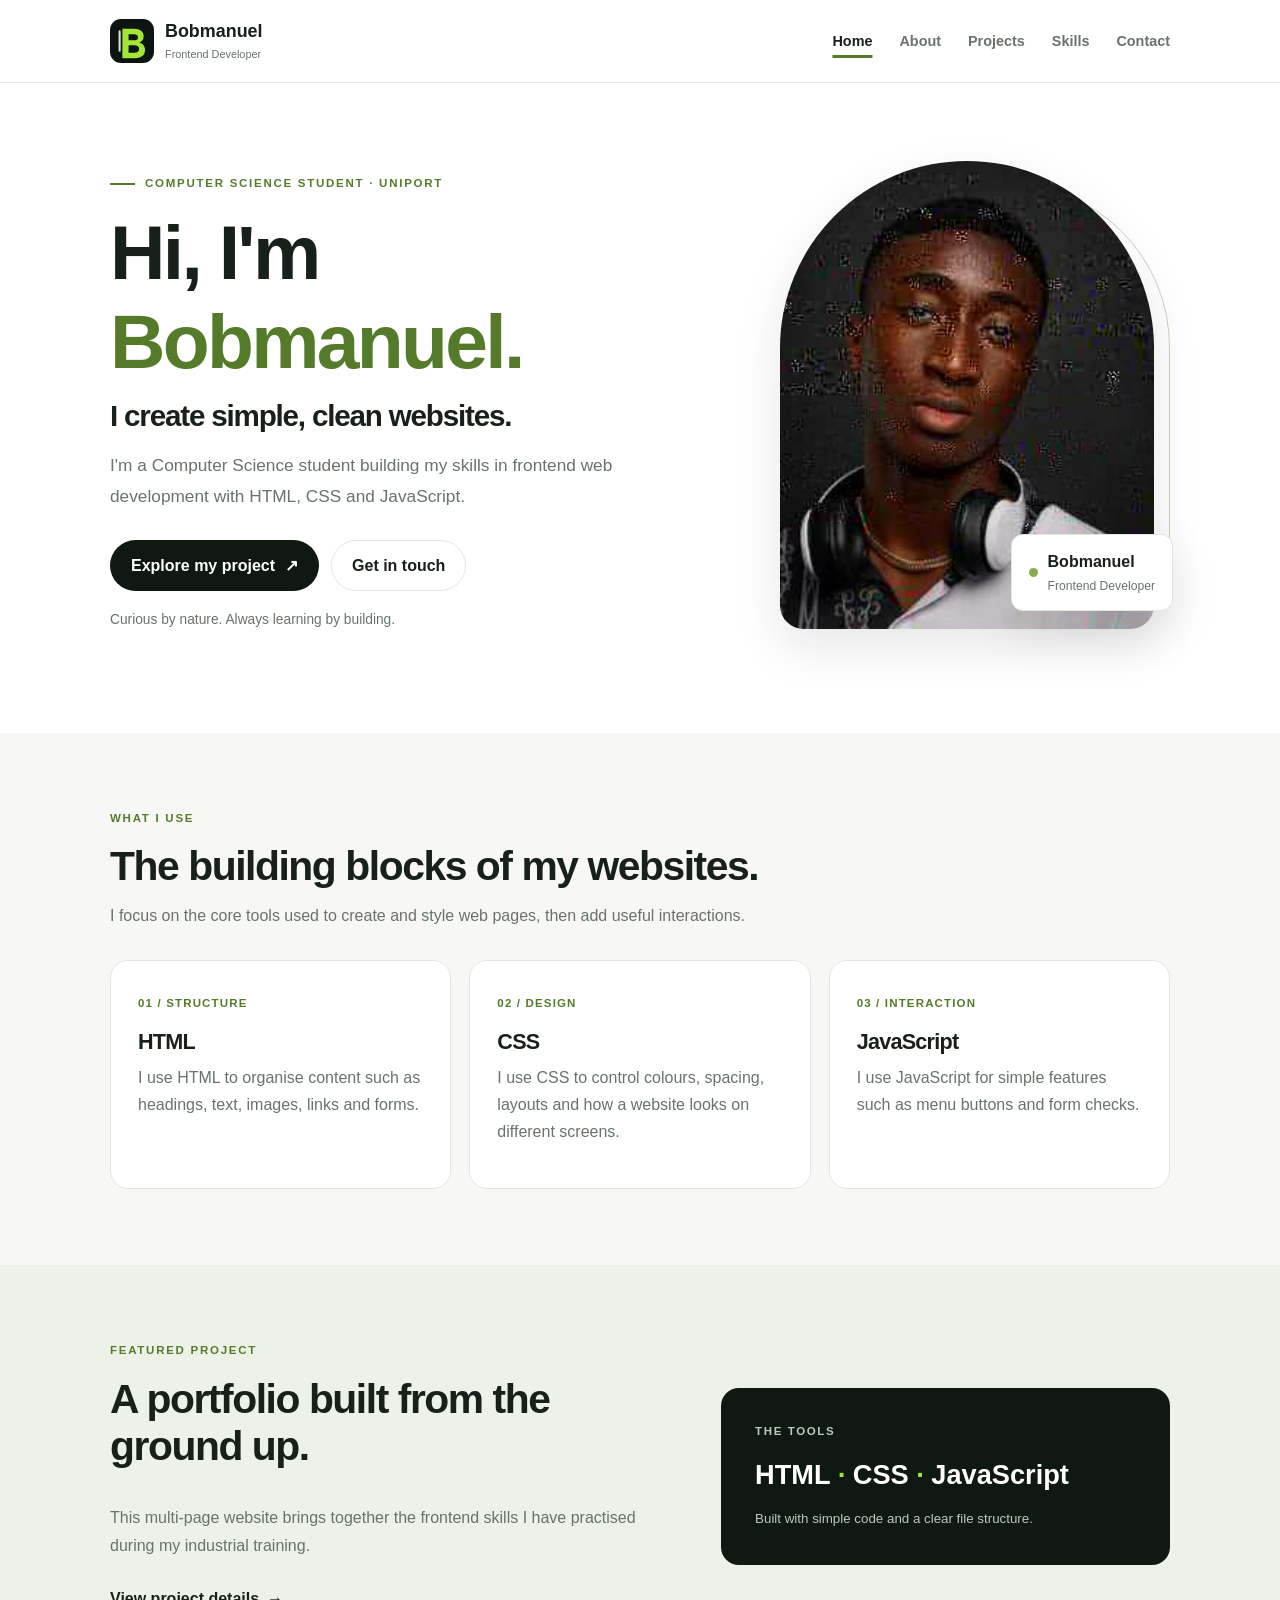
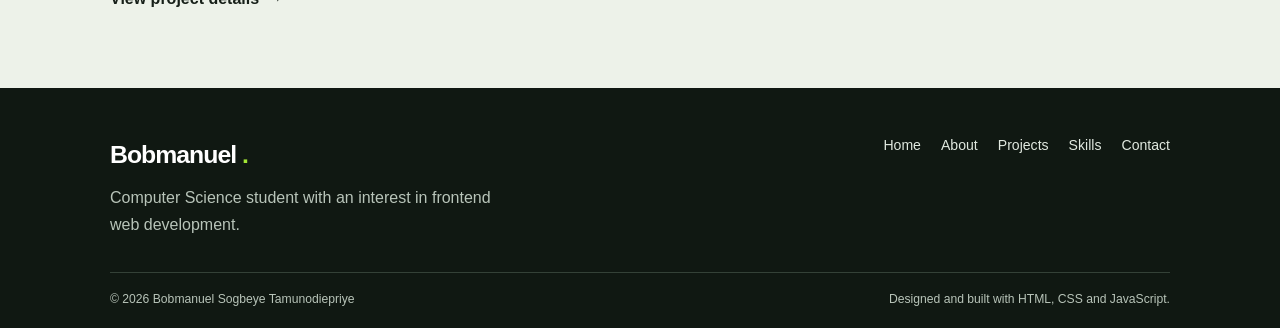
==== commit c8cf33e0: "Format portfolio HTML for easier reading" ====
--- a/skillerville-techspot/index.html
+++ b/skillerville-techspot/index.html
@@ -1,92 +1,257 @@
 <!doctype html>
 <html lang="en">
-<head>
-  <meta charset="utf-8">
-  <meta name="viewport" content="width=device-width, initial-scale=1">
-  <meta name="description" content="Portfolio of Bobmanuel, a Computer Science student and aspiring frontend developer.">
-  <meta name="theme-color" content="#101812">
-  <title>Home | Bobmanuel</title>
-  <link rel="icon" type="image/svg+xml" href="assets/images/logo.svg">
-  <link rel="stylesheet" href="assets/css/style.css">
-  <script src="assets/js/script.js" defer></script>
-</head>
-<body>
-  <!-- Shared header: keep the same navigation on every page. -->
-  <header class="site-header">
-    <div class="container nav-wrap">
-      <a class="brand" href="index.html" aria-label="Bobmanuel home">
-        <img src="assets/images/logo.svg" alt="Bobmanuel logo" width="44" height="44">
-        <span><strong>Bobmanuel</strong><small>Frontend Developer</small></span>
-      </a>
-      <button class="menu-toggle" type="button" aria-controls="site-nav" aria-expanded="false" aria-label="Open navigation">☰</button>
-      <nav class="site-nav" id="site-nav" aria-label="Main navigation">
-        <a href="index.html" aria-current="page">Home</a>
-        <a href="about.html" >About</a>
-        <a href="projects.html" >Projects</a>
-        <a href="skills.html" >Skills</a>
-        <a href="contact.html" >Contact</a>
-      </nav>
-    </div>
-  </header>
-  <main>
-    <!-- Hero section: introduction and profile image. -->
-    <section class="hero">
-      <div class="container hero-grid">
-        <div class="hero-copy">
-          <p class="eyebrow"><span class="eyebrow-line"></span> Computer Science Student · UniPort</p>
-          <h1>Hi, I'm <span>Bobmanuel.</span></h1>
-          <h2 class="hero-subtitle">I create simple, clean websites.</h2>
-          <p class="lead">I'm a Computer Science student building my skills in frontend web development with HTML, CSS and JavaScript.</p>
-          <div class="button-row">
-            <a class="button button-primary" href="projects.html">Explore my project <span aria-hidden="true">↗</span></a>
-            <a class="button button-outline" href="contact.html">Get in touch</a>
-          </div>
-          <p class="small-note">Curious by nature. Always learning by building.</p>
-        </div>
-        <div class="hero-photo-wrap">
-          <div class="photo-decoration"></div>
-          <div class="hero-photo"><img src="assets/images/profile.jpg" alt="Portrait of Bobmanuel"></div>
-          <div class="photo-caption"><span class="caption-dot"></span><div><strong>Bobmanuel</strong><small>Frontend Developer</small></div></div>
-        </div>
+  <head>
+    <meta charset="utf-8">
+    <meta name="viewport" content="width=device-width, initial-scale=1">
+    <meta
+      name="description"
+      content="Portfolio of Bobmanuel, a Computer Science student and aspiring frontend developer."
+    />
+    <meta name="theme-color" content="#101812">
+    <title>
+      Home | Bobmanuel
+    </title>
+    <link rel="icon" type="image/svg+xml" href="assets/images/logo.svg">
+    <link rel="stylesheet" href="assets/css/style.css">
+    <script src="assets/js/script.js" defer>
+    </script>
+  </head>
+  <body>
+    <!-- Shared header: keep the same navigation on every page. -->
+    <header class="site-header">
+      <div class="container nav-wrap">
+        <a class="brand" href="index.html" aria-label="Bobmanuel home">
+          <img src="assets/images/logo.svg" alt="Bobmanuel logo" width="44" height="44">
+          <span>
+            <strong>
+              Bobmanuel
+            </strong>
+            <small>
+              Frontend Developer
+            </small>
+          </span>
+        </a>
+        <button
+          class="menu-toggle"
+          type="button"
+          aria-controls="site-nav"
+          aria-expanded="false"
+          aria-label="Open navigation"
+        >
+          ☰
+        </button>
+        <nav class="site-nav" id="site-nav" aria-label="Main navigation">
+          <a href="index.html" aria-current="page">
+            Home
+          </a>
+          <a href="about.html" >
+            About
+          </a>
+          <a href="projects.html" >
+            Projects
+          </a>
+          <a href="skills.html" >
+            Skills
+          </a>
+          <a href="contact.html" >
+            Contact
+          </a>
+        </nav>
       </div>
-    </section>
-    <!-- Short introduction to the skills used on this website. -->
-    <section class="section">
-      <div class="container">
-        <div class="section-heading">
-          <p class="eyebrow">What I use</p><h2>The building blocks of my websites.</h2>
-          <p>I focus on the core tools used to create and style web pages, then add useful interactions.</p>
-        </div>
-        <div class="card-grid three">
-          <article class="info-card"><span class="card-number">01 / STRUCTURE</span><h3>HTML</h3><p>I use HTML to organise content such as headings, text, images, links and forms.</p></article>
-          <article class="info-card"><span class="card-number">02 / DESIGN</span><h3>CSS</h3><p>I use CSS to control colours, spacing, layouts and how a website looks on different screens.</p></article>
-          <article class="info-card"><span class="card-number">03 / INTERACTION</span><h3>JavaScript</h3><p>I use JavaScript for simple features such as menu buttons and form checks.</p></article>
-        </div>
+    </header>
+    <main>
+      <!-- Hero section: introduction and profile image. -->
+      <section class="hero">
+        <div class="container hero-grid">
+          <div class="hero-copy">
+            <p class="eyebrow">
+              <span class="eyebrow-line">
+              </span>
+              Computer Science Student · UniPort
+            </p>
+            <h1>
+              Hi, I'm
+              <span>
+                Bobmanuel.
+              </span>
+            </h1>
+            <h2 class="hero-subtitle">
+              I create simple, clean websites.
+            </h2>
+            <p class="lead">
+              I'm a Computer Science student building my skills in frontend web development with HTML, CSS
+              and JavaScript.
+            </p>
+            <div class="button-row">
+              <a class="button button-primary" href="projects.html">
+                Explore my project
+                <span aria-hidden="true">
+                  ↗
+                </span>
+              </a>
+              <a class="button button-outline" href="contact.html">
+                Get in touch
+              </a>
+            </div>
+            <p class="small-note">
+              Curious by nature. Always learning by building.
+            </p>
+          </div>
+          <div class="hero-photo-wrap">
+            <div class="photo-decoration">
+            </div>
+            <div class="hero-photo">
+              <img src="assets/images/profile.jpg" alt="Portrait of Bobmanuel">
+            </div>
+            <div class="photo-caption">
+              <span class="caption-dot">
+              </span>
+              <div>
+                <strong>
+                  Bobmanuel
+                </strong>
+                <small>
+                  Frontend Developer
+                </small>
+              </div>
+            </div>
+          </div>
+        </div>
+      </section>
+      <!-- Short introduction to the skills used on this website. -->
+      <section class="section">
+        <div class="container">
+          <div class="section-heading">
+            <p class="eyebrow">
+              What I use
+            </p>
+            <h2>
+              The building blocks of my websites.
+            </h2>
+            <p>
+              I focus on the core tools used to create and style web pages, then add useful interactions.
+            </p>
+          </div>
+          <div class="card-grid three">
+            <article class="info-card">
+              <span class="card-number">
+                01 / STRUCTURE
+              </span>
+              <h3>
+                HTML
+              </h3>
+              <p>
+                I use HTML to organise content such as headings, text, images, links and forms.
+              </p>
+            </article>
+            <article class="info-card">
+              <span class="card-number">
+                02 / DESIGN
+              </span>
+              <h3>
+                CSS
+              </h3>
+              <p>
+                I use CSS to control colours, spacing, layouts and how a website looks on different screens.
+              </p>
+            </article>
+            <article class="info-card">
+              <span class="card-number">
+                03 / INTERACTION
+              </span>
+              <h3>
+                JavaScript
+              </h3>
+              <p>
+                I use JavaScript for simple features such as menu buttons and form checks.
+              </p>
+            </article>
+          </div>
+        </div>
+      </section>
+      <!-- Featured project preview. -->
+      <section class="section section-soft">
+        <div class="container feature-row">
+          <div>
+            <p class="eyebrow">
+              Featured project
+            </p>
+            <h2>
+              A portfolio built from the ground up.
+            </h2>
+            <p>
+              This multi-page website brings together the frontend skills I have practised during my
+              industrial training.
+            </p>
+            <a class="text-link" href="projects.html">
+              View project details
+              <span aria-hidden="true">
+                →
+              </span>
+            </a>
+          </div>
+          <div class="feature-note">
+            <span class="feature-kicker">
+              THE TOOLS
+            </span>
+            <strong>
+              HTML
+              <i>
+                ·
+              </i>
+              CSS
+              <i>
+                ·
+              </i>
+              JavaScript
+            </strong>
+            <small>
+              Built with simple code and a clear file structure.
+            </small>
+          </div>
+        </div>
+      </section>
+    </main>
+    <!-- Shared footer: same links and details across all pages. -->
+    <footer class="site-footer">
+      <div class="container footer-top">
+        <div class="footer-about">
+          <a class="footer-brand" href="index.html">
+            Bobmanuel
+            <span>
+              .
+            </span>
+          </a>
+          <p>
+            Computer Science student with an interest in frontend web development.
+          </p>
+        </div>
+        <nav class="footer-links" aria-label="Footer navigation">
+          <a href="index.html">
+            Home
+          </a>
+          <a href="about.html">
+            About
+          </a>
+          <a href="projects.html">
+            Projects
+          </a>
+          <a href="skills.html">
+            Skills
+          </a>
+          <a href="contact.html">
+            Contact
+          </a>
+        </nav>
       </div>
-    </section>
-    <!-- Featured project preview. -->
-    <section class="section section-soft">
-      <div class="container feature-row">
-        <div><p class="eyebrow">Featured project</p><h2>A portfolio built from the ground up.</h2><p>This multi-page website brings together the frontend skills I have practised during my industrial training.</p><a class="text-link" href="projects.html">View project details <span aria-hidden="true">→</span></a></div>
-        <div class="feature-note"><span class="feature-kicker">THE TOOLS</span><strong>HTML <i>·</i> CSS <i>·</i> JavaScript</strong><small>Built with simple code and a clear file structure.</small></div>
+      <div class="container footer-bottom">
+        <span>
+          © 2026 Bobmanuel Sogbeye Tamunodiepriye
+        </span>
+        <span>
+          Designed and built with HTML, CSS and JavaScript.
+        </span>
       </div>
-    </section>
-  </main>
-  <!-- Shared footer: same links and details across all pages. -->
-  <footer class="site-footer">
-    <div class="container footer-top">
-      <div class="footer-about">
-        <a class="footer-brand" href="index.html">Bobmanuel<span>.</span></a>
-        <p>Computer Science student with an interest in frontend web development.</p>
-      </div>
-      <nav class="footer-links" aria-label="Footer navigation">
-        <a href="index.html">Home</a><a href="about.html">About</a><a href="projects.html">Projects</a><a href="skills.html">Skills</a><a href="contact.html">Contact</a>
-      </nav>
-    </div>
-    <div class="container footer-bottom">
-      <span>© 2026 Bobmanuel Sogbeye Tamunodiepriye</span>
-      <span>Designed and built with HTML, CSS and JavaScript.</span>
-    </div>
-  </footer>
-</body>
+    </footer>
+  </body>
 </html>
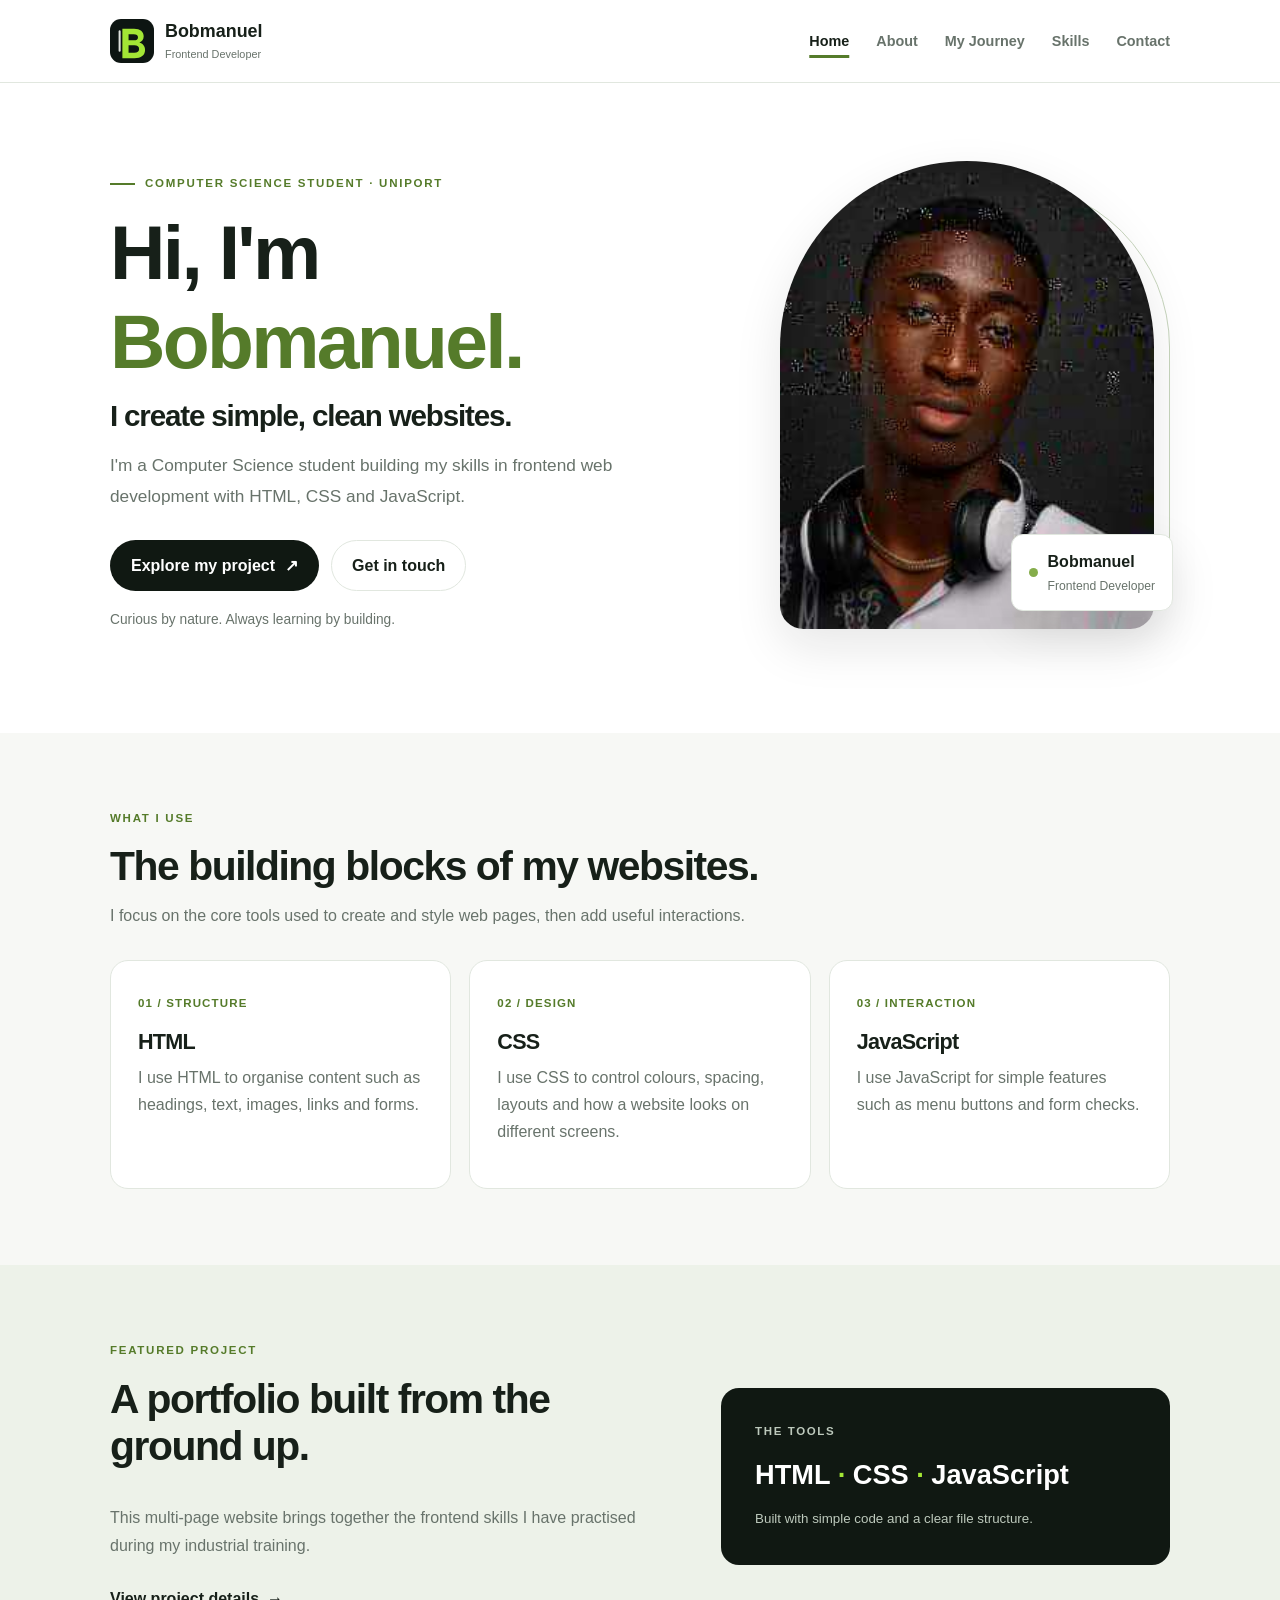
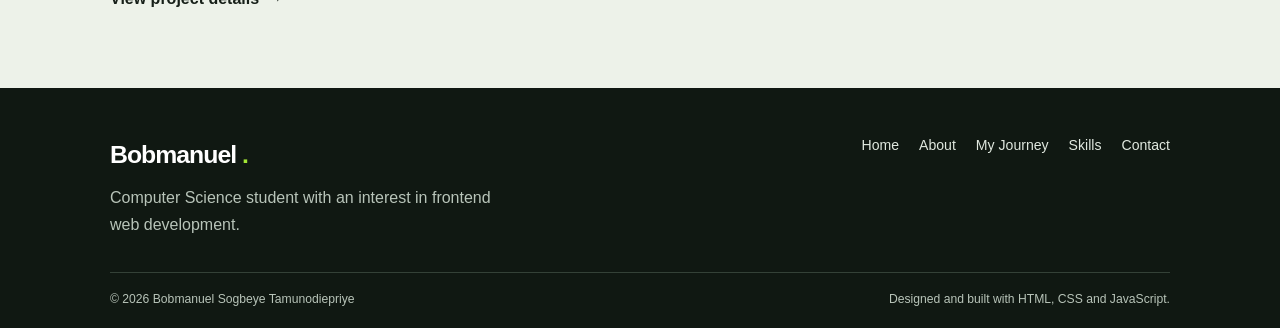
==== commit a31b5b3b: "Improve portfolio navigation, responsive layout and animations" ====
--- a/skillerville-techspot/index.html
+++ b/skillerville-techspot/index.html
@@ -41,21 +41,11 @@
           ☰
         </button>
         <nav class="site-nav" id="site-nav" aria-label="Main navigation">
-          <a href="index.html" aria-current="page">
-            Home
-          </a>
-          <a href="about.html" >
-            About
-          </a>
-          <a href="projects.html" >
-            Projects
-          </a>
-          <a href="skills.html" >
-            Skills
-          </a>
-          <a href="contact.html" >
-            Contact
-          </a>
+          <a href="index.html" aria-current="page">Home</a>
+          <a href="about.html">About</a>
+          <a href="experience.html">My Journey</a>
+          <a href="skills.html">Skills</a>
+          <a href="contact.html">Contact</a>
         </nav>
       </div>
     </header>
@@ -83,7 +73,7 @@
               and JavaScript.
             </p>
             <div class="button-row">
-              <a class="button button-primary" href="projects.html">
+              <a class="button button-primary" href="experience.html">
                 Explore my project
                 <span aria-hidden="true">
                   ↗
@@ -183,7 +173,7 @@
               This multi-page website brings together the frontend skills I have practised during my
               industrial training.
             </p>
-            <a class="text-link" href="projects.html">
+            <a class="text-link" href="experience.html">
               View project details
               <span aria-hidden="true">
                 →
@@ -227,21 +217,11 @@
           </p>
         </div>
         <nav class="footer-links" aria-label="Footer navigation">
-          <a href="index.html">
-            Home
-          </a>
-          <a href="about.html">
-            About
-          </a>
-          <a href="projects.html">
-            Projects
-          </a>
-          <a href="skills.html">
-            Skills
-          </a>
-          <a href="contact.html">
-            Contact
-          </a>
+          <a href="index.html">Home</a>
+          <a href="about.html">About</a>
+          <a href="experience.html">My Journey</a>
+          <a href="skills.html">Skills</a>
+          <a href="contact.html">Contact</a>
         </nav>
       </div>
       <div class="container footer-bottom">
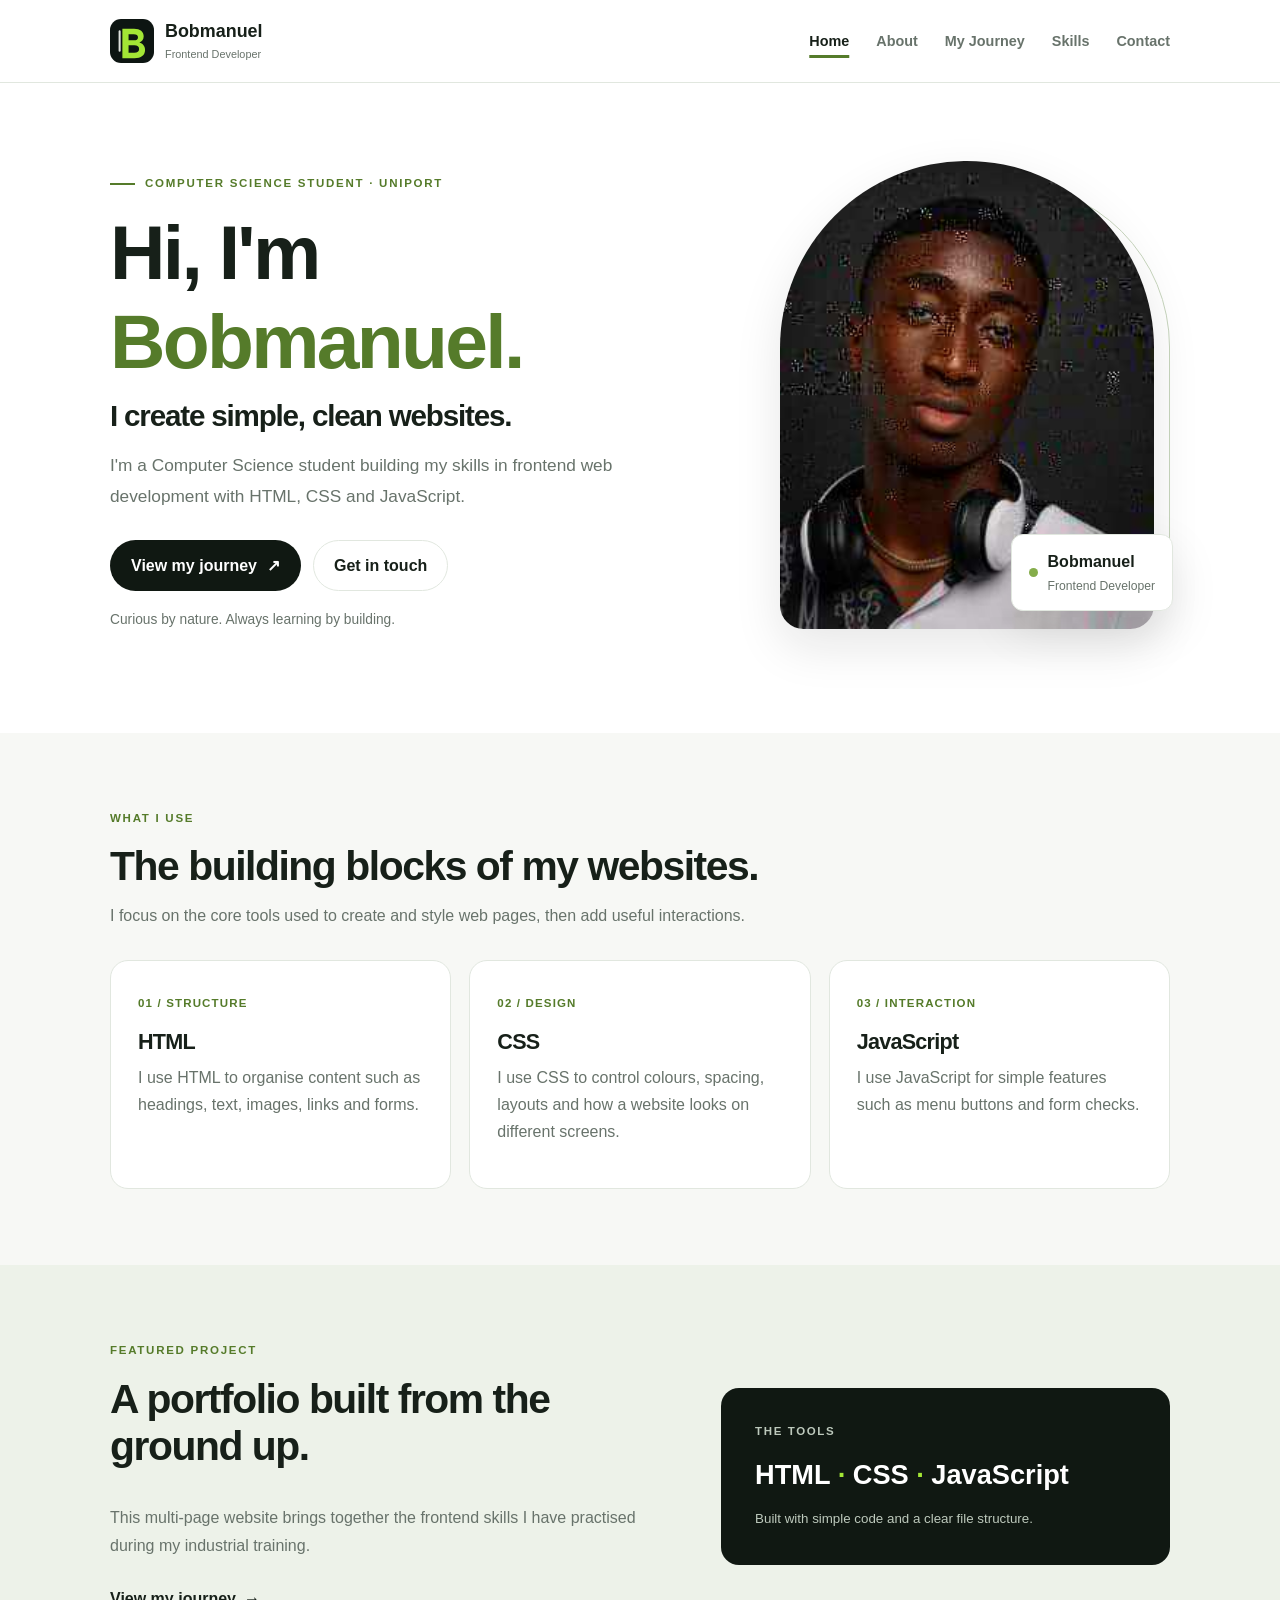
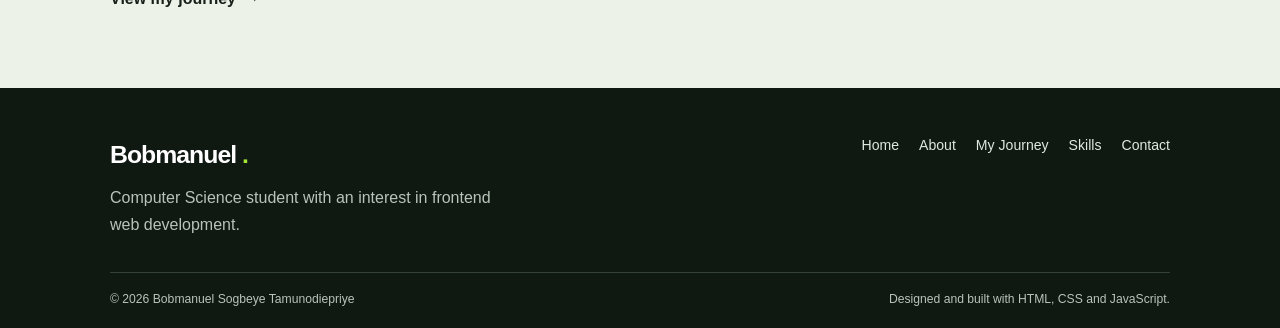
==== commit 8a8c256f: "Polish homepage button labels" ====
--- a/skillerville-techspot/index.html
+++ b/skillerville-techspot/index.html
@@ -74,7 +74,7 @@
             </p>
             <div class="button-row">
               <a class="button button-primary" href="experience.html">
-                Explore my project
+                View my journey
                 <span aria-hidden="true">
                   ↗
                 </span>
@@ -174,7 +174,7 @@
               industrial training.
             </p>
             <a class="text-link" href="experience.html">
-              View project details
+              View my journey
               <span aria-hidden="true">
                 →
               </span>
--- a/skillerville-techspot/assets/css/style.css
+++ b/skillerville-techspot/assets/css/style.css
@@ -188,3 +188,46 @@
   html { scroll-behavior: auto; }
   *, *::before, *::after { transition-duration: .01ms !important; animation-duration: .01ms !important; }
 }
+
+
+
+/* 12. Gentle scroll reveal animation. */
+[data-reveal] {
+  opacity: 0;
+  transform: translateY(18px);
+  transition: opacity 550ms ease, transform 550ms ease;
+}
+[data-reveal].is-visible {
+  opacity: 1;
+  transform: translateY(0);
+}
+@keyframes rise-in {
+  from { opacity: 0; transform: translateY(16px); }
+  to { opacity: 1; transform: translateY(0); }
+}
+.hero-copy { animation: rise-in 650ms ease both; }
+.hero-photo { animation: rise-in 750ms ease both; }
+
+/* 13. Additional small-screen safeguards. */
+@media (max-width: 560px) {
+  .timeline-item { grid-template-columns: 38px minmax(0, 1fr); gap: 14px; padding: 19px; }
+  .timeline-number { width: 34px; height: 34px; }
+  .card-grid.three, .card-grid.two { grid-template-columns: 1fr; }
+  .button-row .button { flex: 1 1 100%; }
+  .footer-top, .footer-bottom { flex-direction: column; }
+}
+@media (max-width: 360px) {
+  .container { width: calc(100% - 24px); }
+  .brand img { width: 36px; height: 36px; }
+  .brand strong { font-size: 1rem; }
+  .brand small { font-size: .58rem; }
+}
+@media (prefers-reduced-motion: reduce) {
+  html { scroll-behavior: auto; }
+  *, *::before, *::after {
+    animation-duration: .01ms !important;
+    transition-duration: .01ms !important;
+    scroll-behavior: auto !important;
+  }
+  [data-reveal] { opacity: 1; transform: none; }
+}
